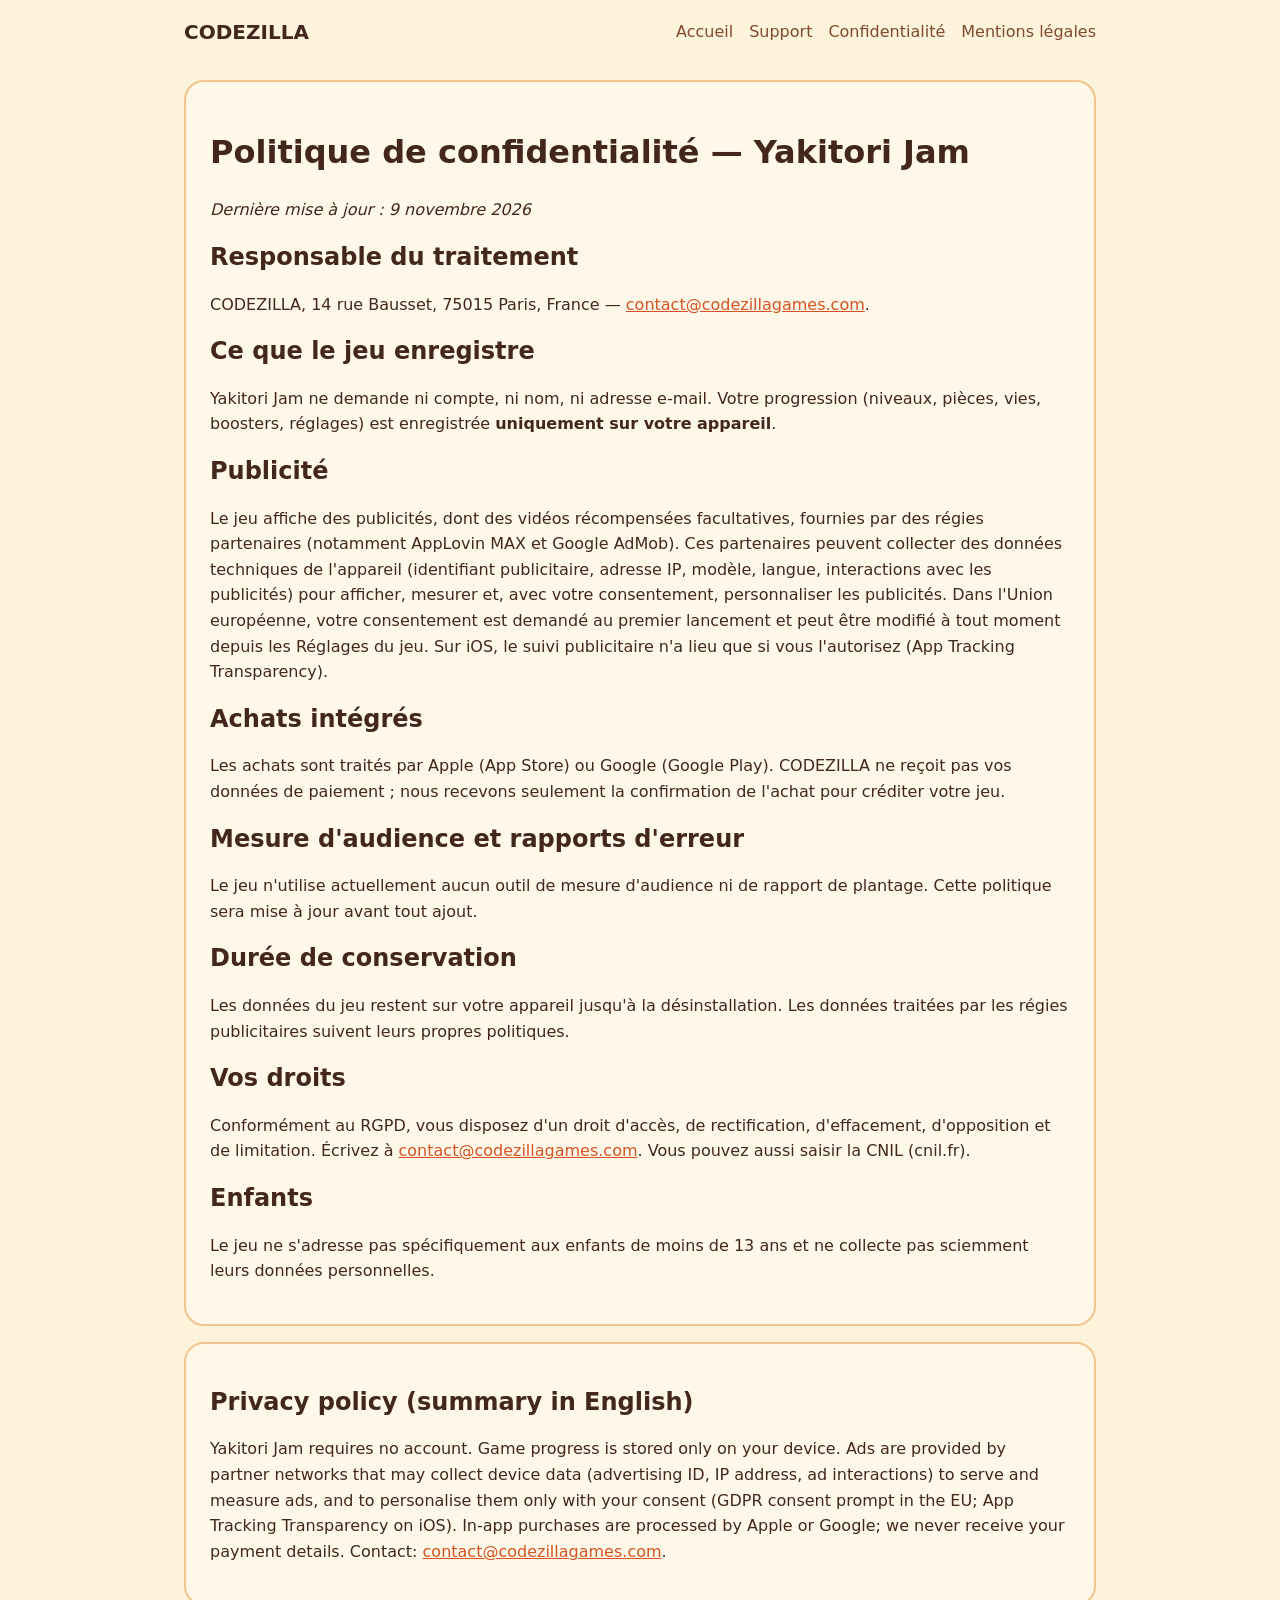
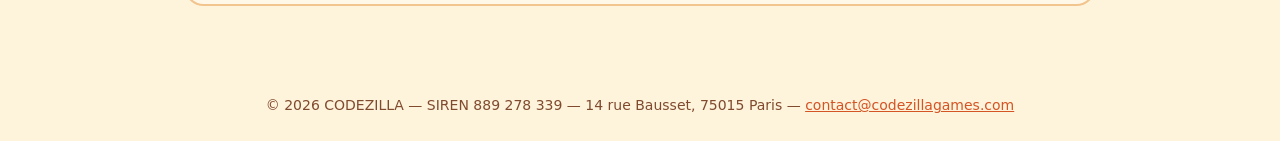
==== confidentialite.html @ ec2680ee "Site CODEZILLA / Yakitori Jam" ====
<!doctype html><html lang="fr"><head><meta charset="utf-8"><meta name="viewport" content="width=device-width,initial-scale=1"><title>Politique de confidentialité — Yakitori Jam</title><link rel="icon" href="img/yakitori-jam-icone.png"><link rel="stylesheet" href="style.css"></head><body>
<header><a class="brand" href="index.html">CODEZILLA</a><nav><a href="index.html">Accueil</a><a href="support.html">Support</a><a href="confidentialite.html">Confidentialité</a><a href="mentions-legales.html">Mentions légales</a></nav></header>
<main><section class="card"><h1>Politique de confidentialité — Yakitori Jam</h1><p><em>Dernière mise à jour : 9 novembre 2026</em></p>
<h2>Responsable du traitement</h2><p>CODEZILLA, 14 rue Bausset, 75015 Paris, France — <a href="mailto:contact@codezillagames.com">contact@codezillagames.com</a>.</p>
<h2>Ce que le jeu enregistre</h2><p>Yakitori Jam ne demande ni compte, ni nom, ni adresse e-mail. Votre progression (niveaux, pièces, vies, boosters, réglages) est enregistrée <strong>uniquement sur votre appareil</strong>.</p>
<h2>Publicité</h2><p>Le jeu affiche des publicités, dont des vidéos récompensées facultatives, fournies par des régies partenaires (notamment AppLovin MAX et Google AdMob). Ces partenaires peuvent collecter des données techniques de l'appareil (identifiant publicitaire, adresse IP, modèle, langue, interactions avec les publicités) pour afficher, mesurer et, avec votre consentement, personnaliser les publicités. Dans l'Union européenne, votre consentement est demandé au premier lancement et peut être modifié à tout moment depuis les Réglages du jeu. Sur iOS, le suivi publicitaire n'a lieu que si vous l'autorisez (App Tracking Transparency).</p>
<h2>Achats intégrés</h2><p>Les achats sont traités par Apple (App Store) ou Google (Google Play). CODEZILLA ne reçoit pas vos données de paiement ; nous recevons seulement la confirmation de l'achat pour créditer votre jeu.</p>
<h2>Mesure d'audience et rapports d'erreur</h2><p>Le jeu n'utilise actuellement aucun outil de mesure d'audience ni de rapport de plantage. Cette politique sera mise à jour avant tout ajout.</p>
<h2>Durée de conservation</h2><p>Les données du jeu restent sur votre appareil jusqu'à la désinstallation. Les données traitées par les régies publicitaires suivent leurs propres politiques.</p>
<h2>Vos droits</h2><p>Conformément au RGPD, vous disposez d'un droit d'accès, de rectification, d'effacement, d'opposition et de limitation. Écrivez à <a href="mailto:contact@codezillagames.com">contact@codezillagames.com</a>. Vous pouvez aussi saisir la CNIL (cnil.fr).</p>
<h2>Enfants</h2><p>Le jeu ne s'adresse pas spécifiquement aux enfants de moins de 13 ans et ne collecte pas sciemment leurs données personnelles.</p></section>
<section class="card" lang="en"><h2>Privacy policy (summary in English)</h2><p>Yakitori Jam requires no account. Game progress is stored only on your device. Ads are provided by partner networks that may collect device data (advertising ID, IP address, ad interactions) to serve and measure ads, and to personalise them only with your consent (GDPR consent prompt in the EU; App Tracking Transparency on iOS). In-app purchases are processed by Apple or Google; we never receive your payment details. Contact: <a href="mailto:contact@codezillagames.com">contact@codezillagames.com</a>.</p></section></main>
<footer>© 2026 CODEZILLA — SIREN 889 278 339 — 14 rue Bausset, 75015 Paris — <a href="mailto:contact@codezillagames.com">contact@codezillagames.com</a></footer></body></html>
---- style.css ----
:root{--bg:#FEF3DB;--card:#FFF8E8;--ink:#43271C;--accent:#D45424;--honey:#D99048;--muted:#804A2E}
*{box-sizing:border-box}body{margin:0;background:var(--bg);color:var(--ink);font:16px/1.6 system-ui,-apple-system,"Segoe UI",Roboto,sans-serif}
header{display:flex;flex-wrap:wrap;gap:16px;align-items:center;justify-content:space-between;padding:16px 24px;max-width:960px;margin:auto}
header a.brand{font-weight:800;font-size:20px;color:var(--ink);text-decoration:none}nav a{margin-left:16px;color:var(--muted);text-decoration:none}nav a:hover{color:var(--accent)}
main{max-width:960px;margin:auto;padding:0 24px 48px}.card{background:var(--card);border:2px solid #F2C58E;border-radius:20px;padding:24px;margin:16px 0}
h1,h2{color:var(--ink);line-height:1.2}h1{font-size:32px}a{color:var(--accent)}.hero{text-align:center}.hero img.logo{max-width:420px;width:100%}
.hero img.icon{width:96px;height:96px;border-radius:22px}footer{text-align:center;color:var(--muted);font-size:14px;padding:24px}
.todo{background:#ffe1d6;padding:0 4px;border-radius:4px}
@media (max-width:600px){nav a{margin-left:10px}h1{font-size:26px}}
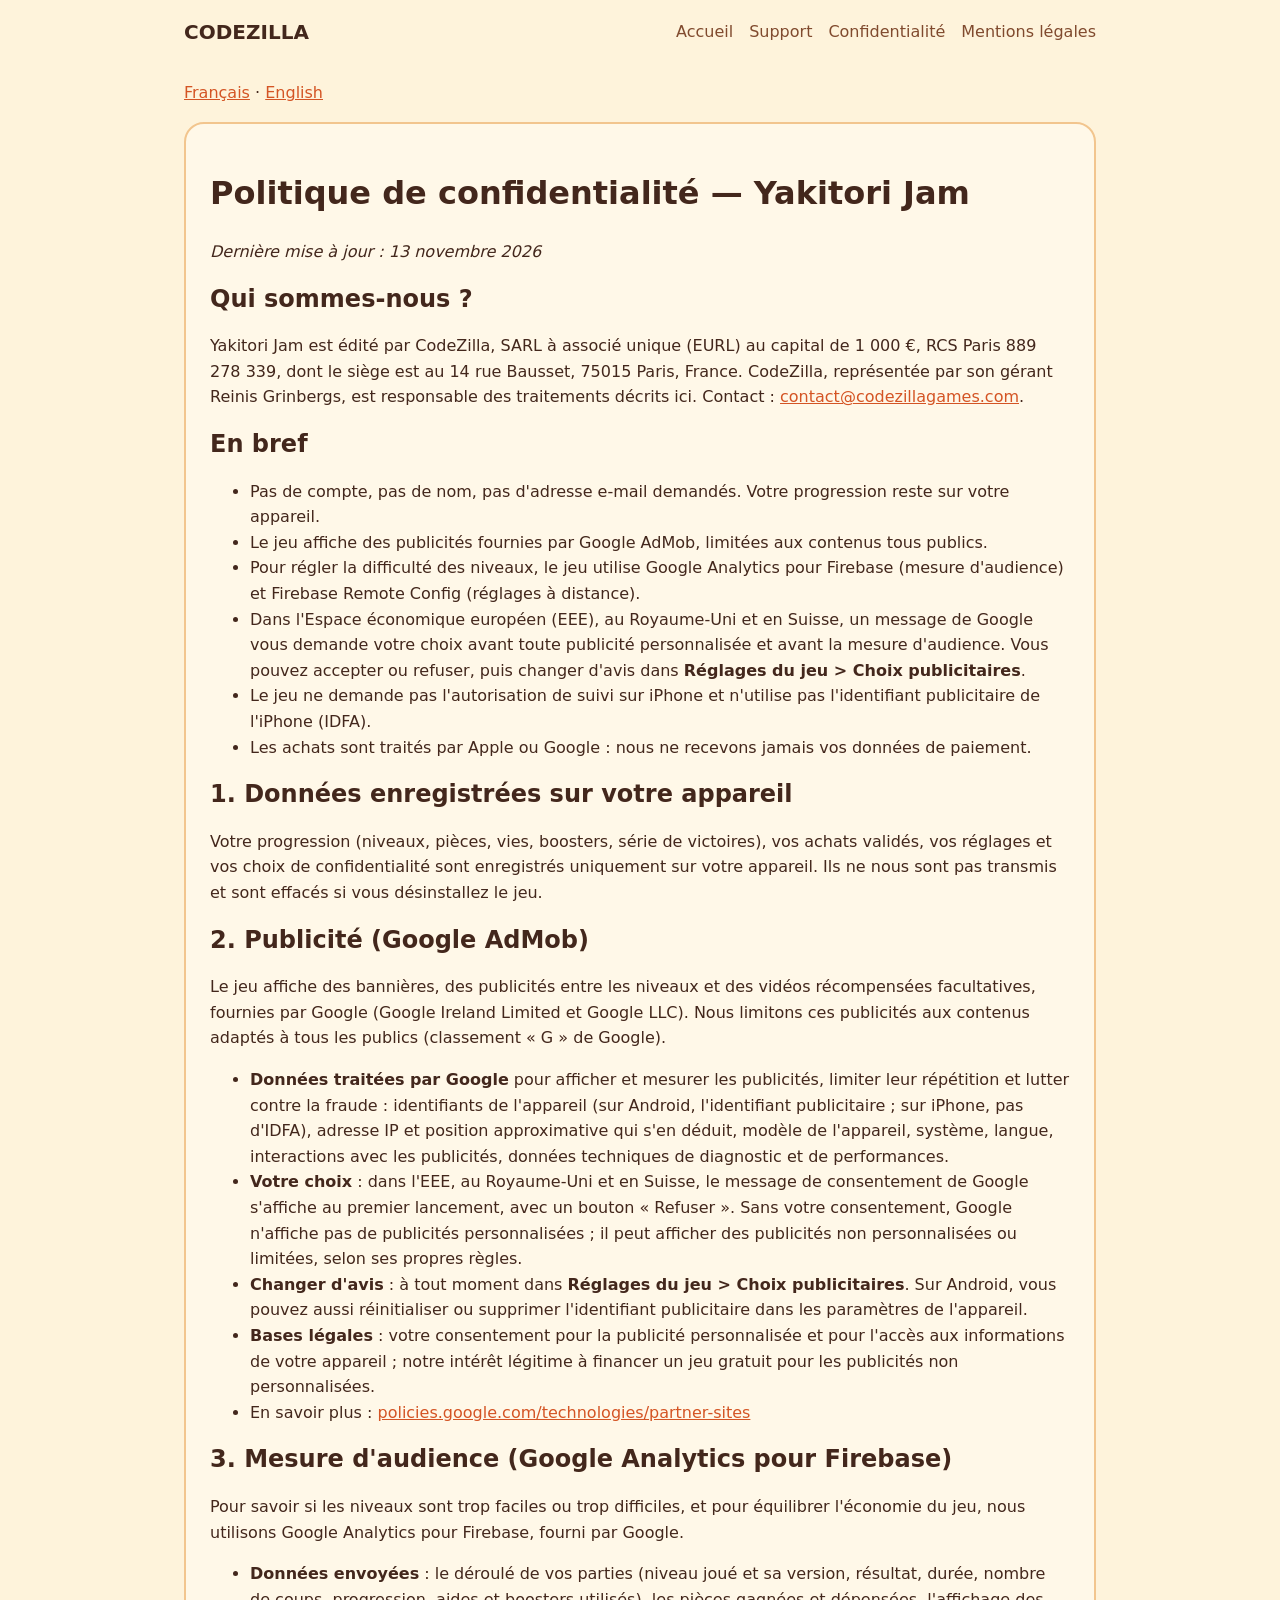
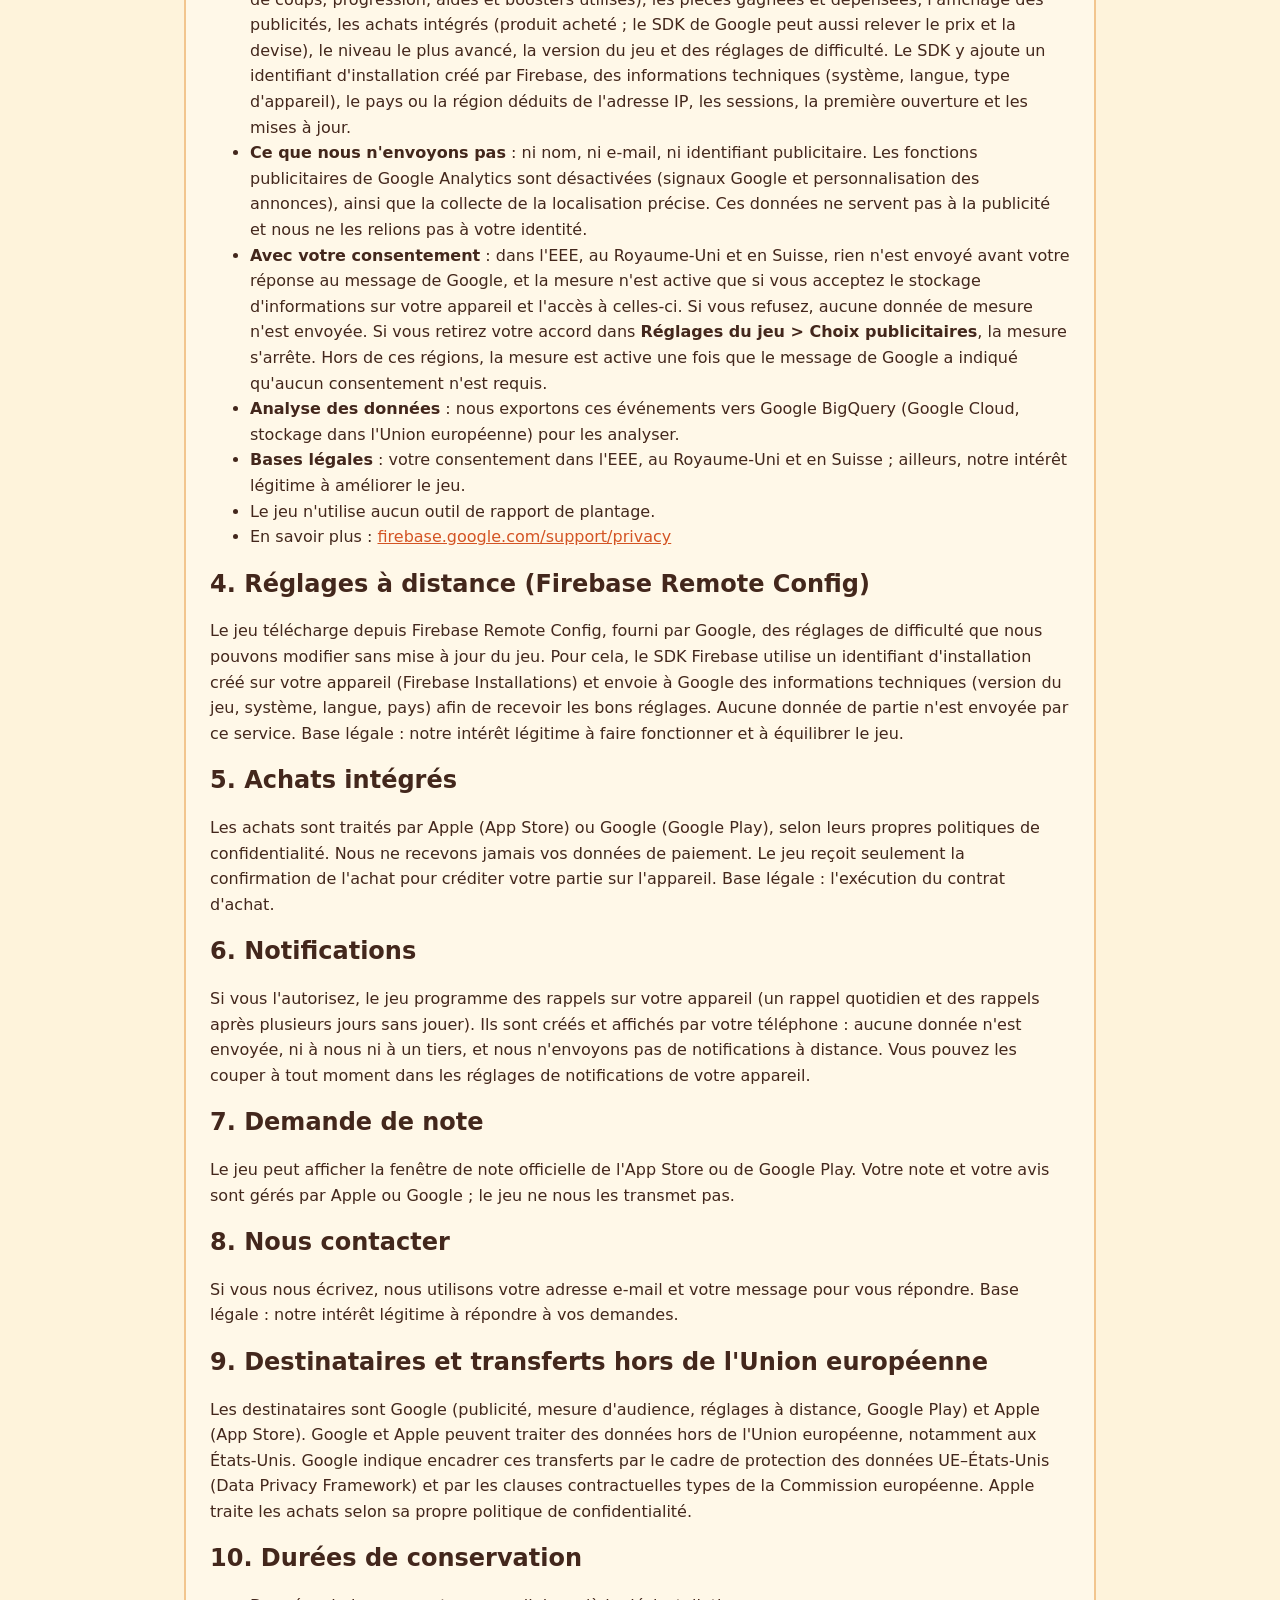
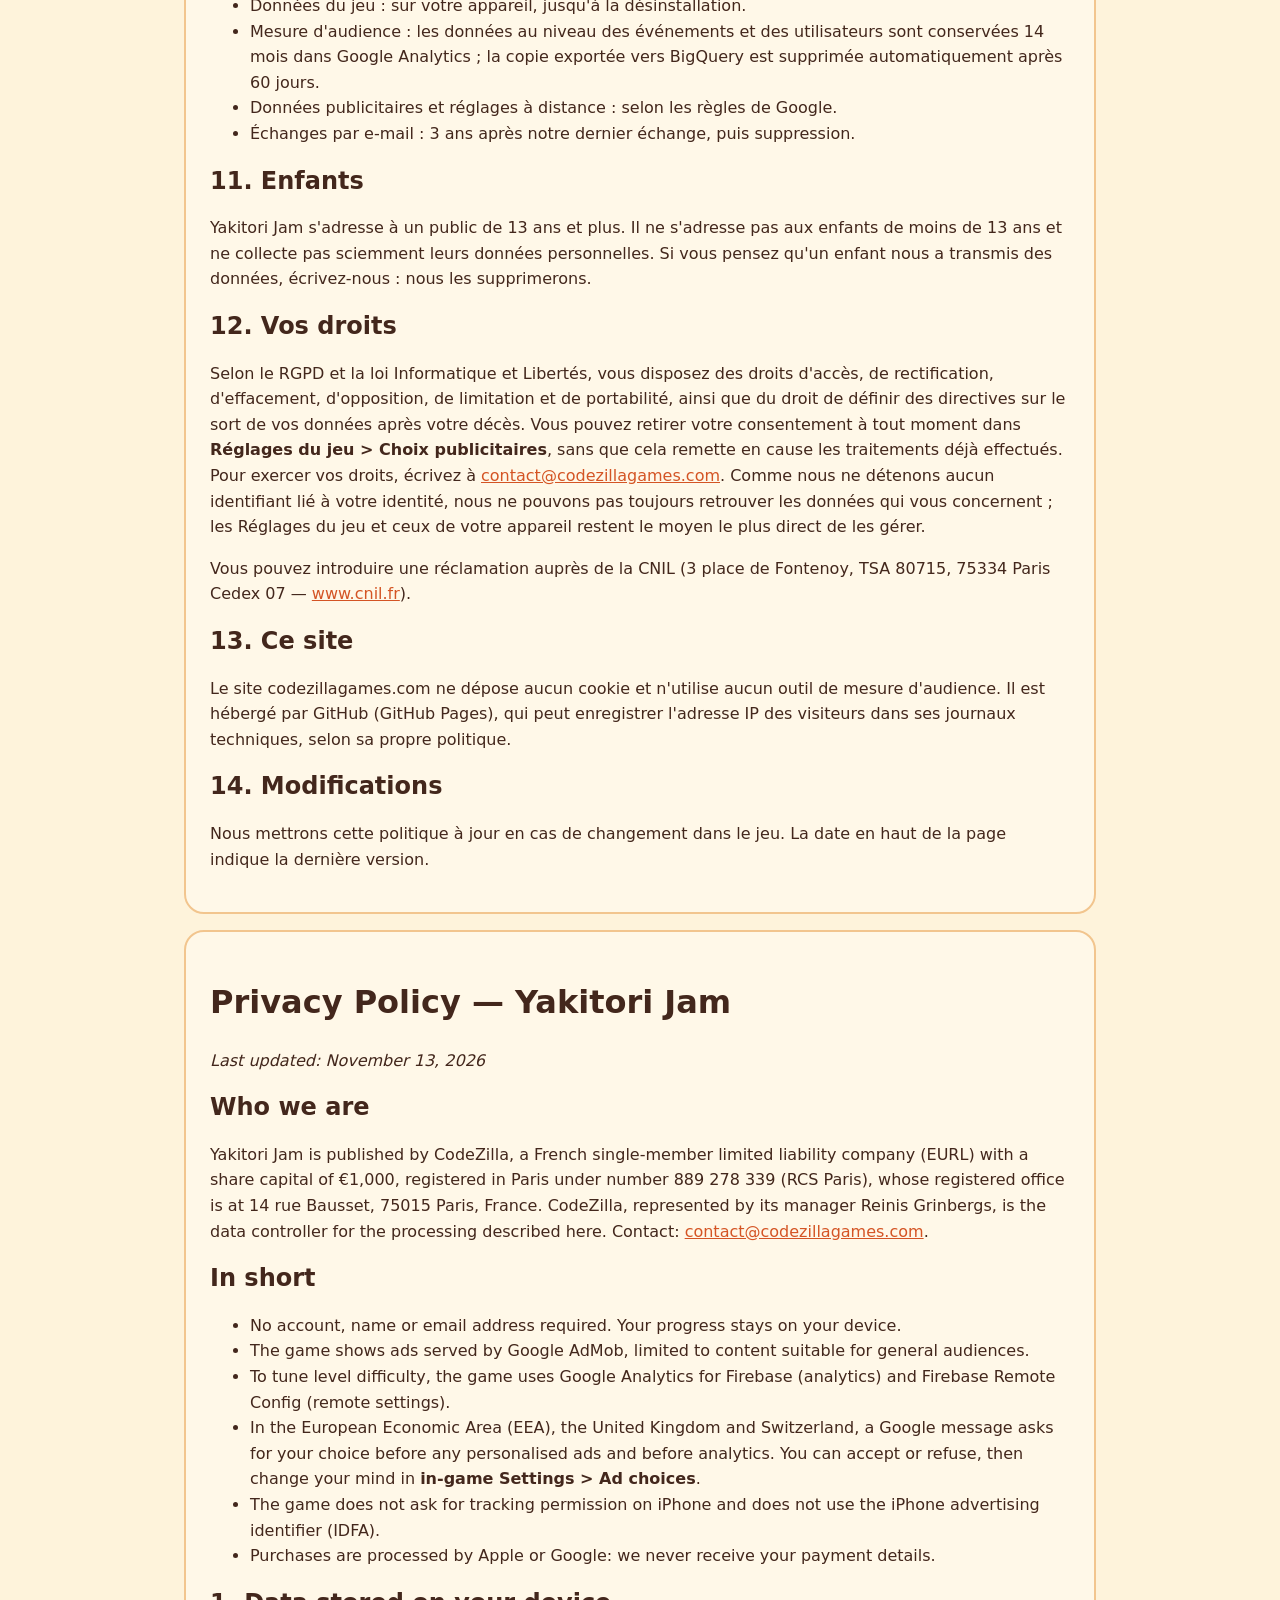
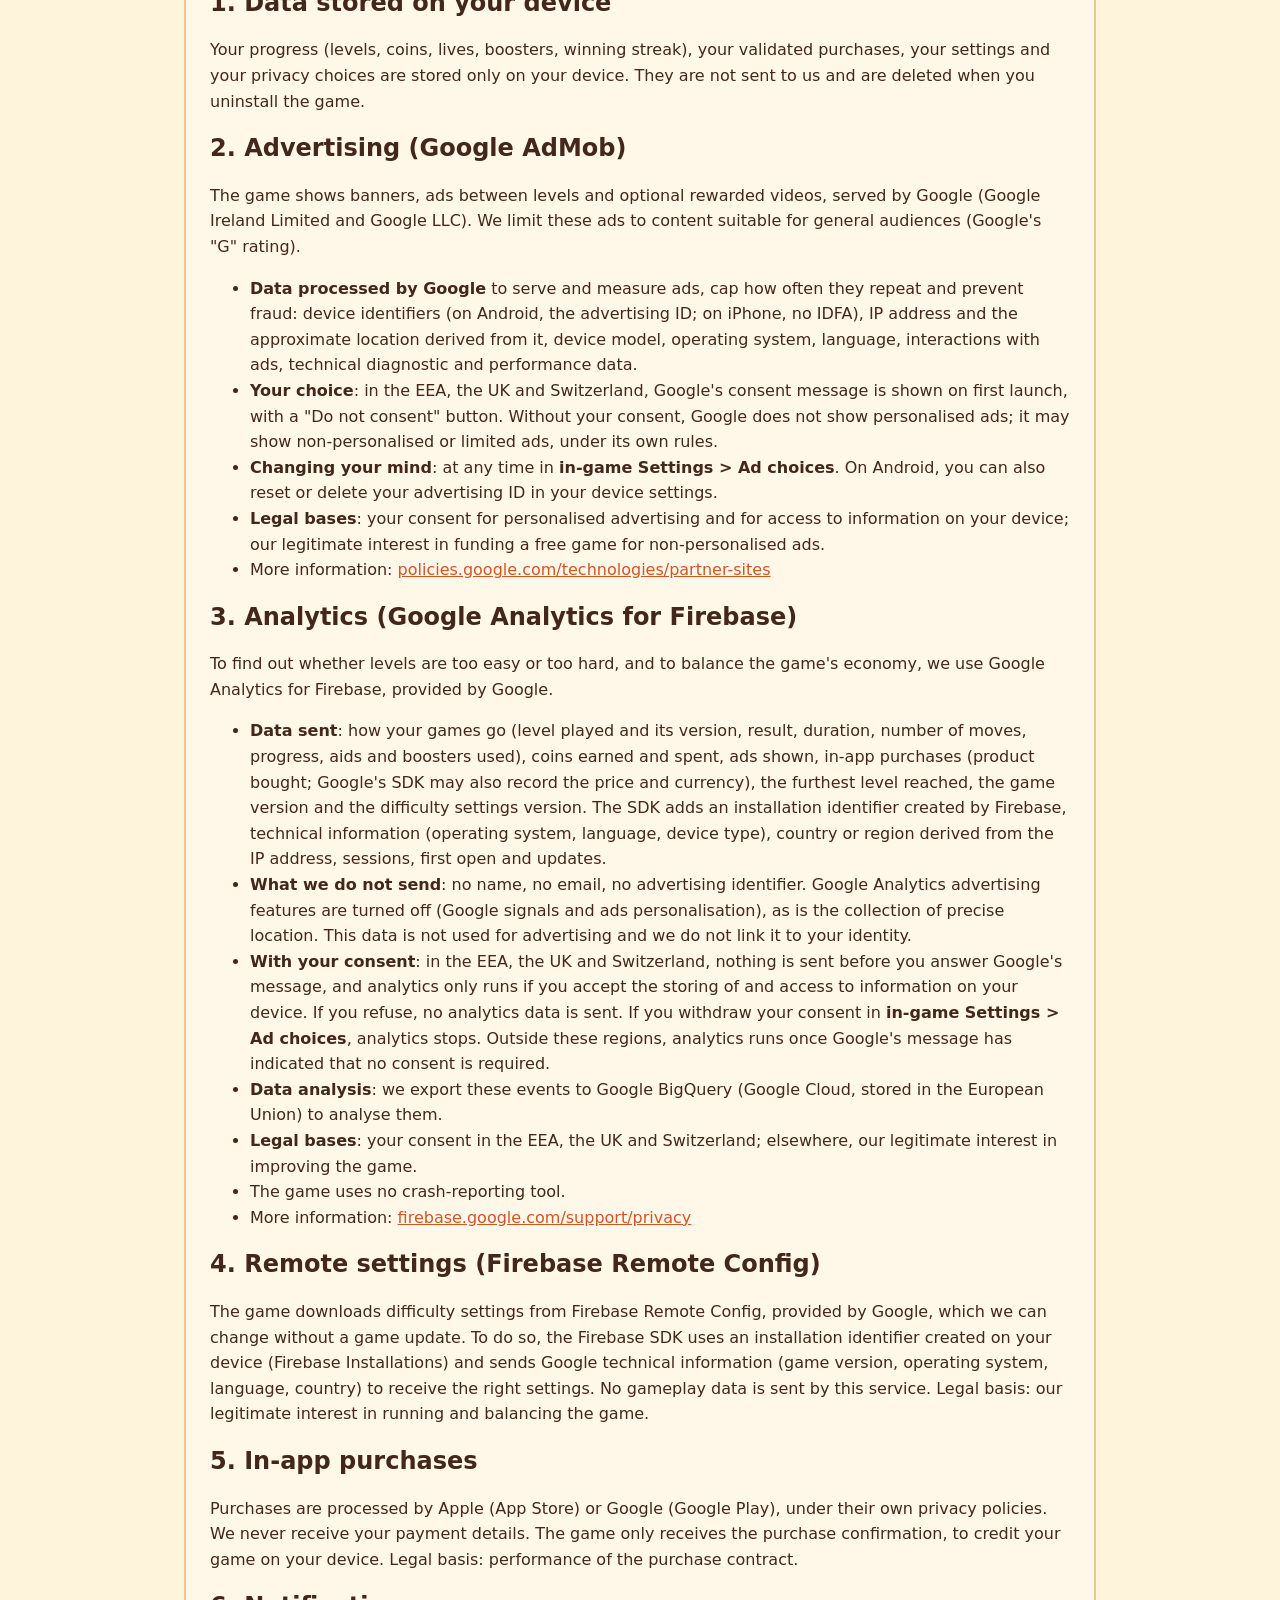
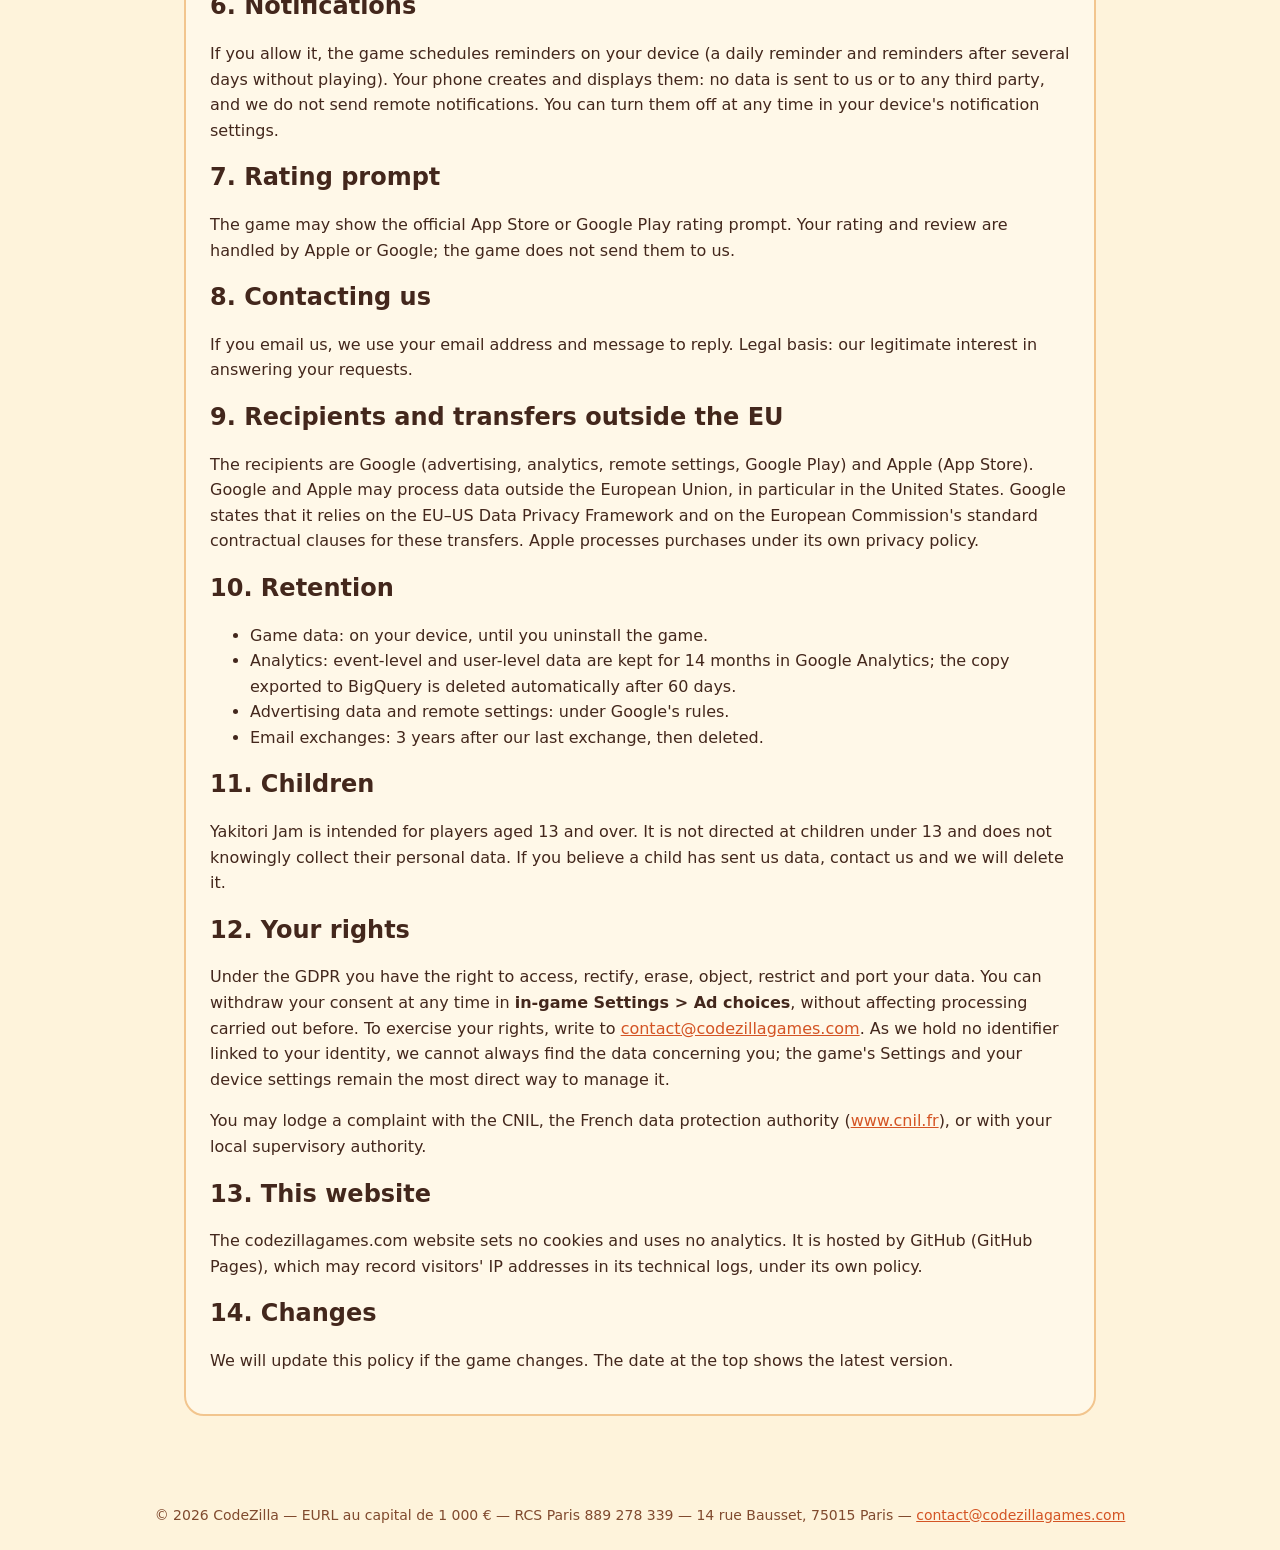
==== commit 6202d9a1: "[Site] Politique de confidentialité à jour (AdMob, Firebase avec consentement), app-ads.txt, identit" ====
--- a/confidentialite.html
+++ b/confidentialite.html
@@ -1,13 +1,170 @@
-<!doctype html><html lang="fr"><head><meta charset="utf-8"><meta name="viewport" content="width=device-width,initial-scale=1"><title>Politique de confidentialité — Yakitori Jam</title><link rel="icon" href="img/yakitori-jam-icone.png"><link rel="stylesheet" href="style.css"></head><body>
+<!doctype html><html lang="fr"><head><meta charset="utf-8"><meta name="viewport" content="width=device-width,initial-scale=1"><title>Politique de confidentialité — Yakitori Jam</title><meta name="description" content="Politique de confidentialité de Yakitori Jam (CodeZilla). Privacy policy of Yakitori Jam."><link rel="icon" href="img/yakitori-jam-icone.png"><link rel="stylesheet" href="style.css"></head><body>
 <header><a class="brand" href="index.html">CODEZILLA</a><nav><a href="index.html">Accueil</a><a href="support.html">Support</a><a href="confidentialite.html">Confidentialité</a><a href="mentions-legales.html">Mentions légales</a></nav></header>
-<main><section class="card"><h1>Politique de confidentialité — Yakitori Jam</h1><p><em>Dernière mise à jour : 9 novembre 2026</em></p>
-<h2>Responsable du traitement</h2><p>CODEZILLA, 14 rue Bausset, 75015 Paris, France — <a href="mailto:contact@codezillagames.com">contact@codezillagames.com</a>.</p>
-<h2>Ce que le jeu enregistre</h2><p>Yakitori Jam ne demande ni compte, ni nom, ni adresse e-mail. Votre progression (niveaux, pièces, vies, boosters, réglages) est enregistrée <strong>uniquement sur votre appareil</strong>.</p>
-<h2>Publicité</h2><p>Le jeu affiche des publicités, dont des vidéos récompensées facultatives, fournies par des régies partenaires (notamment AppLovin MAX et Google AdMob). Ces partenaires peuvent collecter des données techniques de l'appareil (identifiant publicitaire, adresse IP, modèle, langue, interactions avec les publicités) pour afficher, mesurer et, avec votre consentement, personnaliser les publicités. Dans l'Union européenne, votre consentement est demandé au premier lancement et peut être modifié à tout moment depuis les Réglages du jeu. Sur iOS, le suivi publicitaire n'a lieu que si vous l'autorisez (App Tracking Transparency).</p>
-<h2>Achats intégrés</h2><p>Les achats sont traités par Apple (App Store) ou Google (Google Play). CODEZILLA ne reçoit pas vos données de paiement ; nous recevons seulement la confirmation de l'achat pour créditer votre jeu.</p>
-<h2>Mesure d'audience et rapports d'erreur</h2><p>Le jeu n'utilise actuellement aucun outil de mesure d'audience ni de rapport de plantage. Cette politique sera mise à jour avant tout ajout.</p>
-<h2>Durée de conservation</h2><p>Les données du jeu restent sur votre appareil jusqu'à la désinstallation. Les données traitées par les régies publicitaires suivent leurs propres politiques.</p>
-<h2>Vos droits</h2><p>Conformément au RGPD, vous disposez d'un droit d'accès, de rectification, d'effacement, d'opposition et de limitation. Écrivez à <a href="mailto:contact@codezillagames.com">contact@codezillagames.com</a>. Vous pouvez aussi saisir la CNIL (cnil.fr).</p>
-<h2>Enfants</h2><p>Le jeu ne s'adresse pas spécifiquement aux enfants de moins de 13 ans et ne collecte pas sciemment leurs données personnelles.</p></section>
-<section class="card" lang="en"><h2>Privacy policy (summary in English)</h2><p>Yakitori Jam requires no account. Game progress is stored only on your device. Ads are provided by partner networks that may collect device data (advertising ID, IP address, ad interactions) to serve and measure ads, and to personalise them only with your consent (GDPR consent prompt in the EU; App Tracking Transparency on iOS). In-app purchases are processed by Apple or Google; we never receive your payment details. Contact: <a href="mailto:contact@codezillagames.com">contact@codezillagames.com</a>.</p></section></main>
-<footer>© 2026 CODEZILLA — SIREN 889 278 339 — 14 rue Bausset, 75015 Paris — <a href="mailto:contact@codezillagames.com">contact@codezillagames.com</a></footer></body></html>
+<main>
+<p class="langs"><a href="#fr">Français</a> · <a href="#en" hreflang="en">English</a></p>
+
+<section class="card" id="fr">
+<h1>Politique de confidentialité — Yakitori Jam</h1>
+<p><em>Dernière mise à jour : 13 novembre 2026</em></p>
+
+<h2>Qui sommes-nous ?</h2>
+<p>Yakitori Jam est édité par CodeZilla, SARL à associé unique (EURL) au capital de 1 000 €, RCS Paris 889 278 339, dont le siège est au 14 rue Bausset, 75015 Paris, France. CodeZilla, représentée par son gérant Reinis Grinbergs, est responsable des traitements décrits ici. Contact : <a href="mailto:contact@codezillagames.com">contact@codezillagames.com</a>.</p>
+
+<h2>En bref</h2>
+<ul>
+<li>Pas de compte, pas de nom, pas d'adresse e-mail demandés. Votre progression reste sur votre appareil.</li>
+<li>Le jeu affiche des publicités fournies par Google AdMob, limitées aux contenus tous publics.</li>
+<li>Pour régler la difficulté des niveaux, le jeu utilise Google Analytics pour Firebase (mesure d'audience) et Firebase Remote Config (réglages à distance).</li>
+<li>Dans l'Espace économique européen (EEE), au Royaume-Uni et en Suisse, un message de Google vous demande votre choix avant toute publicité personnalisée et avant la mesure d'audience. Vous pouvez accepter ou refuser, puis changer d'avis dans <strong>Réglages du jeu &gt; Choix publicitaires</strong>.</li>
+<li>Le jeu ne demande pas l'autorisation de suivi sur iPhone et n'utilise pas l'identifiant publicitaire de l'iPhone (IDFA).</li>
+<li>Les achats sont traités par Apple ou Google : nous ne recevons jamais vos données de paiement.</li>
+</ul>
+
+<h2>1. Données enregistrées sur votre appareil</h2>
+<p>Votre progression (niveaux, pièces, vies, boosters, série de victoires), vos achats validés, vos réglages et vos choix de confidentialité sont enregistrés uniquement sur votre appareil. Ils ne nous sont pas transmis et sont effacés si vous désinstallez le jeu.</p>
+
+<h2>2. Publicité (Google AdMob)</h2>
+<p>Le jeu affiche des bannières, des publicités entre les niveaux et des vidéos récompensées facultatives, fournies par Google (Google Ireland Limited et Google LLC). Nous limitons ces publicités aux contenus adaptés à tous les publics (classement « G » de Google).</p>
+<ul>
+<li><strong>Données traitées par Google</strong> pour afficher et mesurer les publicités, limiter leur répétition et lutter contre la fraude : identifiants de l'appareil (sur Android, l'identifiant publicitaire ; sur iPhone, pas d'IDFA), adresse IP et position approximative qui s'en déduit, modèle de l'appareil, système, langue, interactions avec les publicités, données techniques de diagnostic et de performances.</li>
+<li><strong>Votre choix</strong> : dans l'EEE, au Royaume-Uni et en Suisse, le message de consentement de Google s'affiche au premier lancement, avec un bouton « Refuser ». Sans votre consentement, Google n'affiche pas de publicités personnalisées ; il peut afficher des publicités non personnalisées ou limitées, selon ses propres règles.</li>
+<li><strong>Changer d'avis</strong> : à tout moment dans <strong>Réglages du jeu &gt; Choix publicitaires</strong>. Sur Android, vous pouvez aussi réinitialiser ou supprimer l'identifiant publicitaire dans les paramètres de l'appareil.</li>
+<li><strong>Bases légales</strong> : votre consentement pour la publicité personnalisée et pour l'accès aux informations de votre appareil ; notre intérêt légitime à financer un jeu gratuit pour les publicités non personnalisées.</li>
+<li>En savoir plus : <a href="https://policies.google.com/technologies/partner-sites">policies.google.com/technologies/partner-sites</a></li>
+</ul>
+
+<h2>3. Mesure d'audience (Google Analytics pour Firebase)</h2>
+<p>Pour savoir si les niveaux sont trop faciles ou trop difficiles, et pour équilibrer l'économie du jeu, nous utilisons Google Analytics pour Firebase, fourni par Google.</p>
+<ul>
+<li><strong>Données envoyées</strong> : le déroulé de vos parties (niveau joué et sa version, résultat, durée, nombre de coups, progression, aides et boosters utilisés), les pièces gagnées et dépensées, l'affichage des publicités, les achats intégrés (produit acheté ; le SDK de Google peut aussi relever le prix et la devise), le niveau le plus avancé, la version du jeu et des réglages de difficulté. Le SDK y ajoute un identifiant d'installation créé par Firebase, des informations techniques (système, langue, type d'appareil), le pays ou la région déduits de l'adresse IP, les sessions, la première ouverture et les mises à jour.</li>
+<li><strong>Ce que nous n'envoyons pas</strong> : ni nom, ni e-mail, ni identifiant publicitaire. Les fonctions publicitaires de Google Analytics sont désactivées (signaux Google et personnalisation des annonces), ainsi que la collecte de la localisation précise. Ces données ne servent pas à la publicité et nous ne les relions pas à votre identité.</li>
+<li><strong>Avec votre consentement</strong> : dans l'EEE, au Royaume-Uni et en Suisse, rien n'est envoyé avant votre réponse au message de Google, et la mesure n'est active que si vous acceptez le stockage d'informations sur votre appareil et l'accès à celles-ci. Si vous refusez, aucune donnée de mesure n'est envoyée. Si vous retirez votre accord dans <strong>Réglages du jeu &gt; Choix publicitaires</strong>, la mesure s'arrête. Hors de ces régions, la mesure est active une fois que le message de Google a indiqué qu'aucun consentement n'est requis.</li>
+<li><strong>Analyse des données</strong> : nous exportons ces événements vers Google BigQuery (Google Cloud, stockage dans l'Union européenne) pour les analyser.</li>
+<li><strong>Bases légales</strong> : votre consentement dans l'EEE, au Royaume-Uni et en Suisse ; ailleurs, notre intérêt légitime à améliorer le jeu.</li>
+<li>Le jeu n'utilise aucun outil de rapport de plantage.</li>
+<li>En savoir plus : <a href="https://firebase.google.com/support/privacy">firebase.google.com/support/privacy</a></li>
+</ul>
+
+<h2>4. Réglages à distance (Firebase Remote Config)</h2>
+<p>Le jeu télécharge depuis Firebase Remote Config, fourni par Google, des réglages de difficulté que nous pouvons modifier sans mise à jour du jeu. Pour cela, le SDK Firebase utilise un identifiant d'installation créé sur votre appareil (Firebase Installations) et envoie à Google des informations techniques (version du jeu, système, langue, pays) afin de recevoir les bons réglages. Aucune donnée de partie n'est envoyée par ce service. Base légale : notre intérêt légitime à faire fonctionner et à équilibrer le jeu.</p>
+
+<h2>5. Achats intégrés</h2>
+<p>Les achats sont traités par Apple (App Store) ou Google (Google Play), selon leurs propres politiques de confidentialité. Nous ne recevons jamais vos données de paiement. Le jeu reçoit seulement la confirmation de l'achat pour créditer votre partie sur l'appareil. Base légale : l'exécution du contrat d'achat.</p>
+
+<h2>6. Notifications</h2>
+<p>Si vous l'autorisez, le jeu programme des rappels sur votre appareil (un rappel quotidien et des rappels après plusieurs jours sans jouer). Ils sont créés et affichés par votre téléphone : aucune donnée n'est envoyée, ni à nous ni à un tiers, et nous n'envoyons pas de notifications à distance. Vous pouvez les couper à tout moment dans les réglages de notifications de votre appareil.</p>
+
+<h2>7. Demande de note</h2>
+<p>Le jeu peut afficher la fenêtre de note officielle de l'App Store ou de Google Play. Votre note et votre avis sont gérés par Apple ou Google ; le jeu ne nous les transmet pas.</p>
+
+<h2>8. Nous contacter</h2>
+<p>Si vous nous écrivez, nous utilisons votre adresse e-mail et votre message pour vous répondre. Base légale : notre intérêt légitime à répondre à vos demandes.</p>
+
+<h2>9. Destinataires et transferts hors de l'Union européenne</h2>
+<p>Les destinataires sont Google (publicité, mesure d'audience, réglages à distance, Google Play) et Apple (App Store). Google et Apple peuvent traiter des données hors de l'Union européenne, notamment aux États-Unis. Google indique encadrer ces transferts par le cadre de protection des données UE–États-Unis (Data Privacy Framework) et par les clauses contractuelles types de la Commission européenne. Apple traite les achats selon sa propre politique de confidentialité.</p>
+
+<h2>10. Durées de conservation</h2>
+<ul>
+<li>Données du jeu : sur votre appareil, jusqu'à la désinstallation.</li>
+<li>Mesure d'audience : les données au niveau des événements et des utilisateurs sont conservées 14 mois dans Google Analytics ; la copie exportée vers BigQuery est supprimée automatiquement après 60 jours.</li>
+<li>Données publicitaires et réglages à distance : selon les règles de Google.</li>
+<li>Échanges par e-mail : 3 ans après notre dernier échange, puis suppression.</li>
+</ul>
+
+<h2>11. Enfants</h2>
+<p>Yakitori Jam s'adresse à un public de 13 ans et plus. Il ne s'adresse pas aux enfants de moins de 13 ans et ne collecte pas sciemment leurs données personnelles. Si vous pensez qu'un enfant nous a transmis des données, écrivez-nous : nous les supprimerons.</p>
+
+<h2>12. Vos droits</h2>
+<p>Selon le RGPD et la loi Informatique et Libertés, vous disposez des droits d'accès, de rectification, d'effacement, d'opposition, de limitation et de portabilité, ainsi que du droit de définir des directives sur le sort de vos données après votre décès. Vous pouvez retirer votre consentement à tout moment dans <strong>Réglages du jeu &gt; Choix publicitaires</strong>, sans que cela remette en cause les traitements déjà effectués. Pour exercer vos droits, écrivez à <a href="mailto:contact@codezillagames.com">contact@codezillagames.com</a>. Comme nous ne détenons aucun identifiant lié à votre identité, nous ne pouvons pas toujours retrouver les données qui vous concernent ; les Réglages du jeu et ceux de votre appareil restent le moyen le plus direct de les gérer.</p>
+<p>Vous pouvez introduire une réclamation auprès de la CNIL (3 place de Fontenoy, TSA 80715, 75334 Paris Cedex 07 — <a href="https://www.cnil.fr">www.cnil.fr</a>).</p>
+
+<h2>13. Ce site</h2>
+<p>Le site codezillagames.com ne dépose aucun cookie et n'utilise aucun outil de mesure d'audience. Il est hébergé par GitHub (GitHub Pages), qui peut enregistrer l'adresse IP des visiteurs dans ses journaux techniques, selon sa propre politique.</p>
+
+<h2>14. Modifications</h2>
+<p>Nous mettrons cette politique à jour en cas de changement dans le jeu. La date en haut de la page indique la dernière version.</p>
+</section>
+
+<section class="card" id="en" lang="en">
+<h1>Privacy Policy — Yakitori Jam</h1>
+<p><em>Last updated: November 13, 2026</em></p>
+
+<h2>Who we are</h2>
+<p>Yakitori Jam is published by CodeZilla, a French single-member limited liability company (EURL) with a share capital of €1,000, registered in Paris under number 889 278 339 (RCS Paris), whose registered office is at 14 rue Bausset, 75015 Paris, France. CodeZilla, represented by its manager Reinis Grinbergs, is the data controller for the processing described here. Contact: <a href="mailto:contact@codezillagames.com">contact@codezillagames.com</a>.</p>
+
+<h2>In short</h2>
+<ul>
+<li>No account, name or email address required. Your progress stays on your device.</li>
+<li>The game shows ads served by Google AdMob, limited to content suitable for general audiences.</li>
+<li>To tune level difficulty, the game uses Google Analytics for Firebase (analytics) and Firebase Remote Config (remote settings).</li>
+<li>In the European Economic Area (EEA), the United Kingdom and Switzerland, a Google message asks for your choice before any personalised ads and before analytics. You can accept or refuse, then change your mind in <strong>in-game Settings &gt; Ad choices</strong>.</li>
+<li>The game does not ask for tracking permission on iPhone and does not use the iPhone advertising identifier (IDFA).</li>
+<li>Purchases are processed by Apple or Google: we never receive your payment details.</li>
+</ul>
+
+<h2>1. Data stored on your device</h2>
+<p>Your progress (levels, coins, lives, boosters, winning streak), your validated purchases, your settings and your privacy choices are stored only on your device. They are not sent to us and are deleted when you uninstall the game.</p>
+
+<h2>2. Advertising (Google AdMob)</h2>
+<p>The game shows banners, ads between levels and optional rewarded videos, served by Google (Google Ireland Limited and Google LLC). We limit these ads to content suitable for general audiences (Google's "G" rating).</p>
+<ul>
+<li><strong>Data processed by Google</strong> to serve and measure ads, cap how often they repeat and prevent fraud: device identifiers (on Android, the advertising ID; on iPhone, no IDFA), IP address and the approximate location derived from it, device model, operating system, language, interactions with ads, technical diagnostic and performance data.</li>
+<li><strong>Your choice</strong>: in the EEA, the UK and Switzerland, Google's consent message is shown on first launch, with a "Do not consent" button. Without your consent, Google does not show personalised ads; it may show non-personalised or limited ads, under its own rules.</li>
+<li><strong>Changing your mind</strong>: at any time in <strong>in-game Settings &gt; Ad choices</strong>. On Android, you can also reset or delete your advertising ID in your device settings.</li>
+<li><strong>Legal bases</strong>: your consent for personalised advertising and for access to information on your device; our legitimate interest in funding a free game for non-personalised ads.</li>
+<li>More information: <a href="https://policies.google.com/technologies/partner-sites">policies.google.com/technologies/partner-sites</a></li>
+</ul>
+
+<h2>3. Analytics (Google Analytics for Firebase)</h2>
+<p>To find out whether levels are too easy or too hard, and to balance the game's economy, we use Google Analytics for Firebase, provided by Google.</p>
+<ul>
+<li><strong>Data sent</strong>: how your games go (level played and its version, result, duration, number of moves, progress, aids and boosters used), coins earned and spent, ads shown, in-app purchases (product bought; Google's SDK may also record the price and currency), the furthest level reached, the game version and the difficulty settings version. The SDK adds an installation identifier created by Firebase, technical information (operating system, language, device type), country or region derived from the IP address, sessions, first open and updates.</li>
+<li><strong>What we do not send</strong>: no name, no email, no advertising identifier. Google Analytics advertising features are turned off (Google signals and ads personalisation), as is the collection of precise location. This data is not used for advertising and we do not link it to your identity.</li>
+<li><strong>With your consent</strong>: in the EEA, the UK and Switzerland, nothing is sent before you answer Google's message, and analytics only runs if you accept the storing of and access to information on your device. If you refuse, no analytics data is sent. If you withdraw your consent in <strong>in-game Settings &gt; Ad choices</strong>, analytics stops. Outside these regions, analytics runs once Google's message has indicated that no consent is required.</li>
+<li><strong>Data analysis</strong>: we export these events to Google BigQuery (Google Cloud, stored in the European Union) to analyse them.</li>
+<li><strong>Legal bases</strong>: your consent in the EEA, the UK and Switzerland; elsewhere, our legitimate interest in improving the game.</li>
+<li>The game uses no crash-reporting tool.</li>
+<li>More information: <a href="https://firebase.google.com/support/privacy">firebase.google.com/support/privacy</a></li>
+</ul>
+
+<h2>4. Remote settings (Firebase Remote Config)</h2>
+<p>The game downloads difficulty settings from Firebase Remote Config, provided by Google, which we can change without a game update. To do so, the Firebase SDK uses an installation identifier created on your device (Firebase Installations) and sends Google technical information (game version, operating system, language, country) to receive the right settings. No gameplay data is sent by this service. Legal basis: our legitimate interest in running and balancing the game.</p>
+
+<h2>5. In-app purchases</h2>
+<p>Purchases are processed by Apple (App Store) or Google (Google Play), under their own privacy policies. We never receive your payment details. The game only receives the purchase confirmation, to credit your game on your device. Legal basis: performance of the purchase contract.</p>
+
+<h2>6. Notifications</h2>
+<p>If you allow it, the game schedules reminders on your device (a daily reminder and reminders after several days without playing). Your phone creates and displays them: no data is sent to us or to any third party, and we do not send remote notifications. You can turn them off at any time in your device's notification settings.</p>
+
+<h2>7. Rating prompt</h2>
+<p>The game may show the official App Store or Google Play rating prompt. Your rating and review are handled by Apple or Google; the game does not send them to us.</p>
+
+<h2>8. Contacting us</h2>
+<p>If you email us, we use your email address and message to reply. Legal basis: our legitimate interest in answering your requests.</p>
+
+<h2>9. Recipients and transfers outside the EU</h2>
+<p>The recipients are Google (advertising, analytics, remote settings, Google Play) and Apple (App Store). Google and Apple may process data outside the European Union, in particular in the United States. Google states that it relies on the EU–US Data Privacy Framework and on the European Commission's standard contractual clauses for these transfers. Apple processes purchases under its own privacy policy.</p>
+
+<h2>10. Retention</h2>
+<ul>
+<li>Game data: on your device, until you uninstall the game.</li>
+<li>Analytics: event-level and user-level data are kept for 14 months in Google Analytics; the copy exported to BigQuery is deleted automatically after 60 days.</li>
+<li>Advertising data and remote settings: under Google's rules.</li>
+<li>Email exchanges: 3 years after our last exchange, then deleted.</li>
+</ul>
+
+<h2>11. Children</h2>
+<p>Yakitori Jam is intended for players aged 13 and over. It is not directed at children under 13 and does not knowingly collect their personal data. If you believe a child has sent us data, contact us and we will delete it.</p>
+
+<h2>12. Your rights</h2>
+<p>Under the GDPR you have the right to access, rectify, erase, object, restrict and port your data. You can withdraw your consent at any time in <strong>in-game Settings &gt; Ad choices</strong>, without affecting processing carried out before. To exercise your rights, write to <a href="mailto:contact@codezillagames.com">contact@codezillagames.com</a>. As we hold no identifier linked to your identity, we cannot always find the data concerning you; the game's Settings and your device settings remain the most direct way to manage it.</p>
+<p>You may lodge a complaint with the CNIL, the French data protection authority (<a href="https://www.cnil.fr">www.cnil.fr</a>), or with your local supervisory authority.</p>
+
+<h2>13. This website</h2>
+<p>The codezillagames.com website sets no cookies and uses no analytics. It is hosted by GitHub (GitHub Pages), which may record visitors' IP addresses in its technical logs, under its own policy.</p>
+
+<h2>14. Changes</h2>
+<p>We will update this policy if the game changes. The date at the top shows the latest version.</p>
+</section>
+</main>
+<footer>© 2026 CodeZilla — EURL au capital de 1 000 € — RCS Paris 889 278 339 — 14 rue Bausset, 75015 Paris — <a href="mailto:contact@codezillagames.com">contact@codezillagames.com</a></footer></body></html>
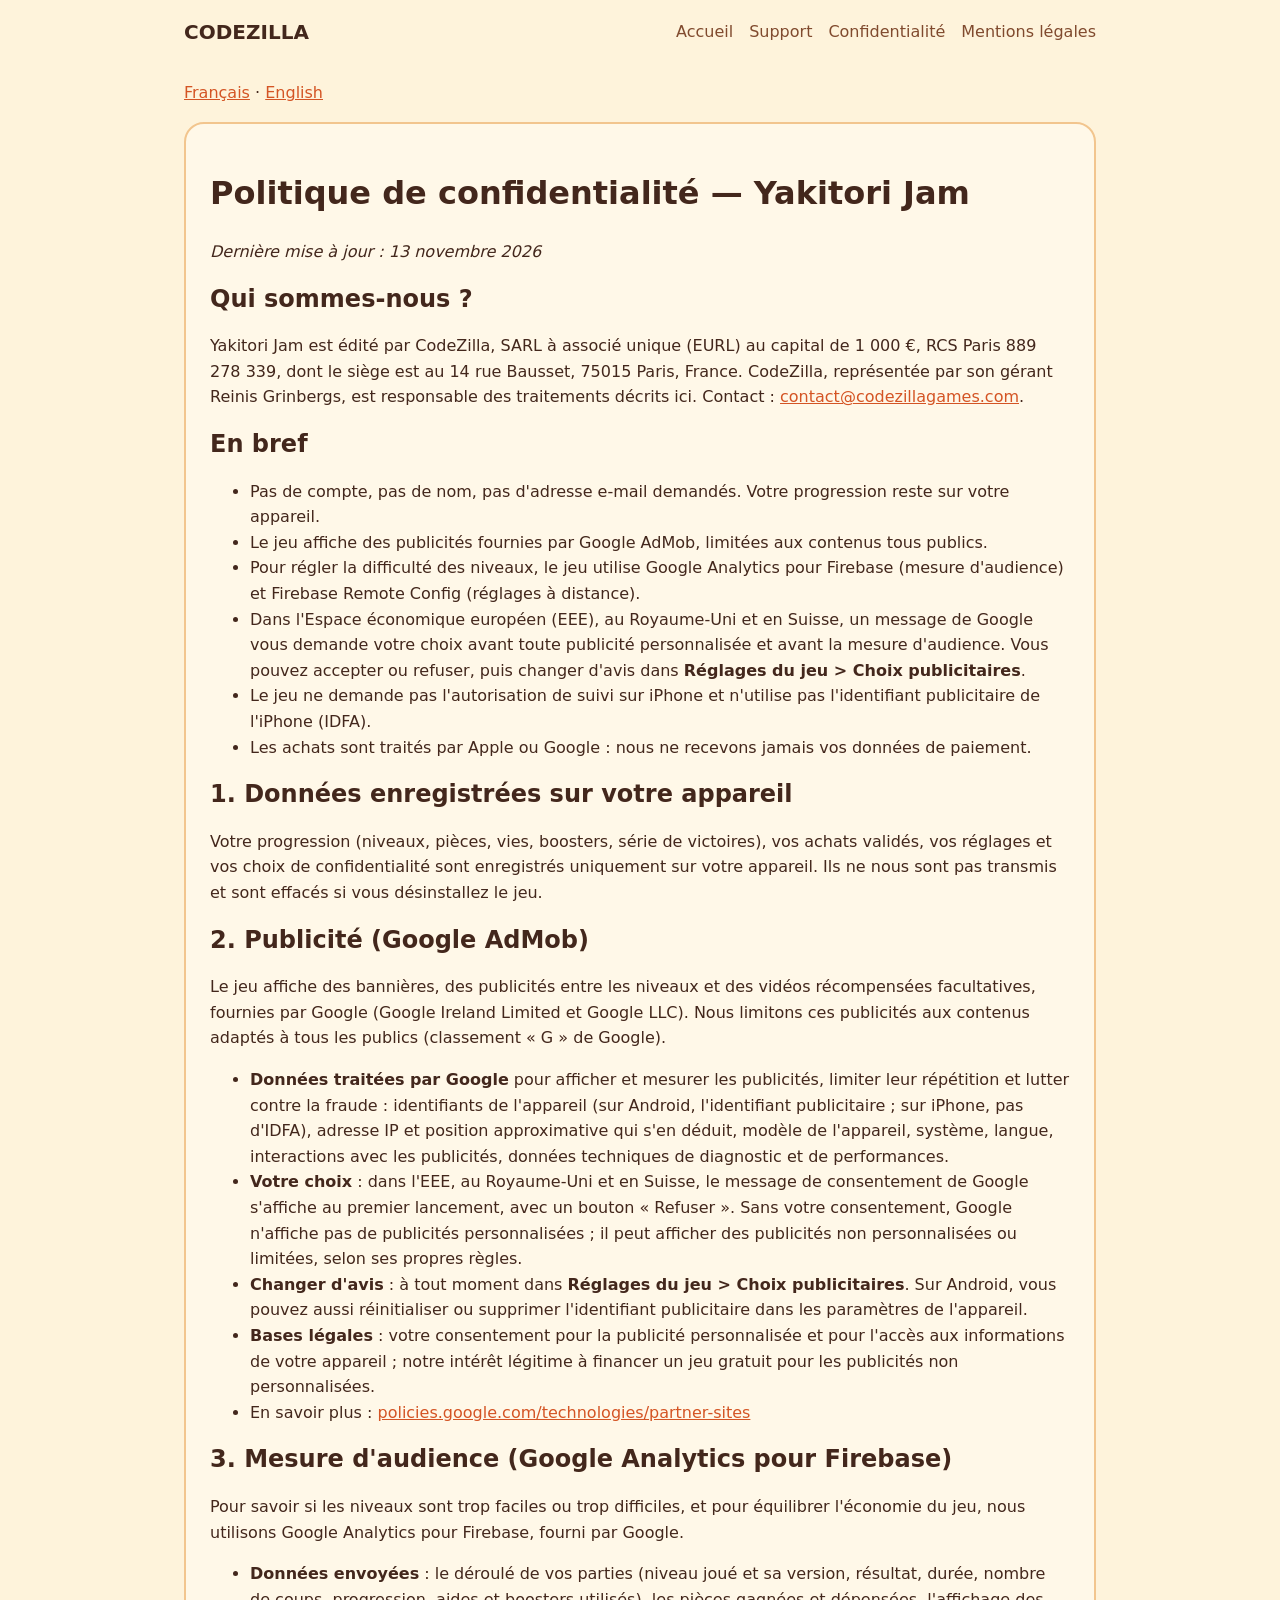
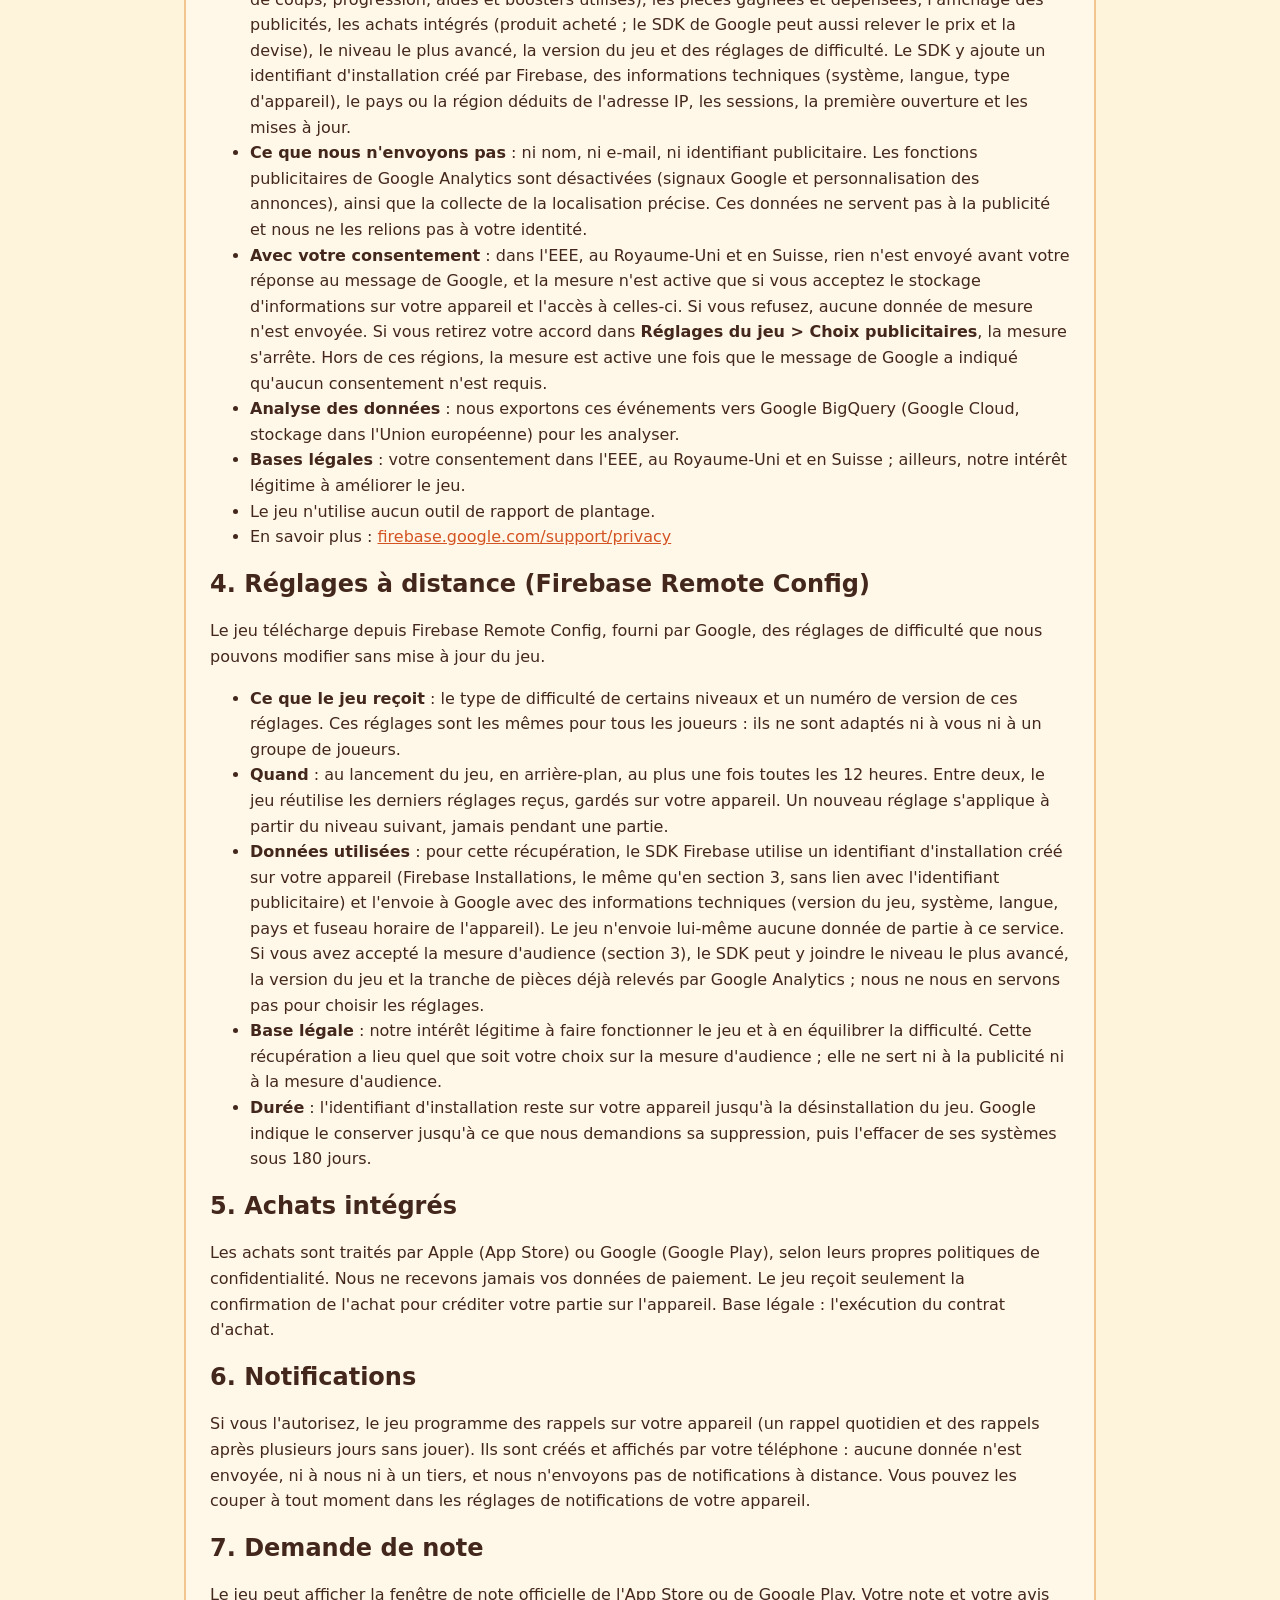
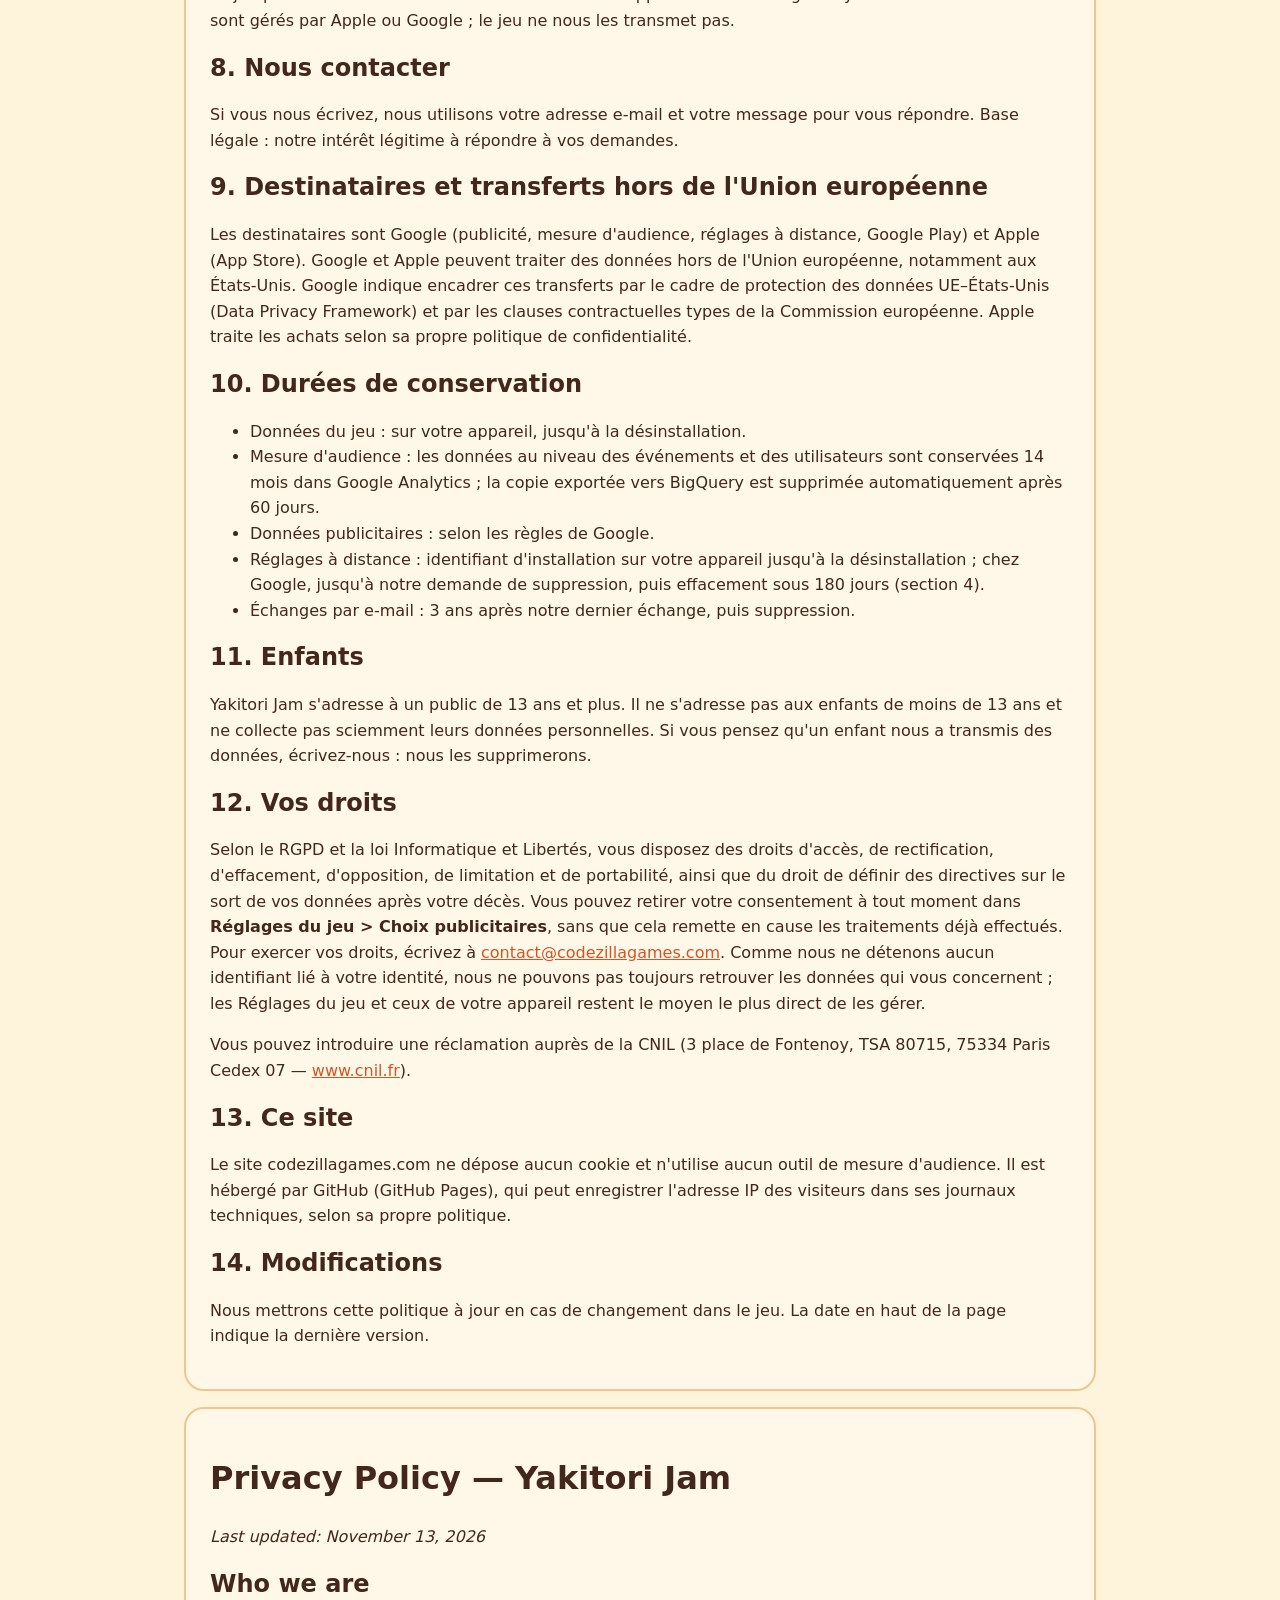
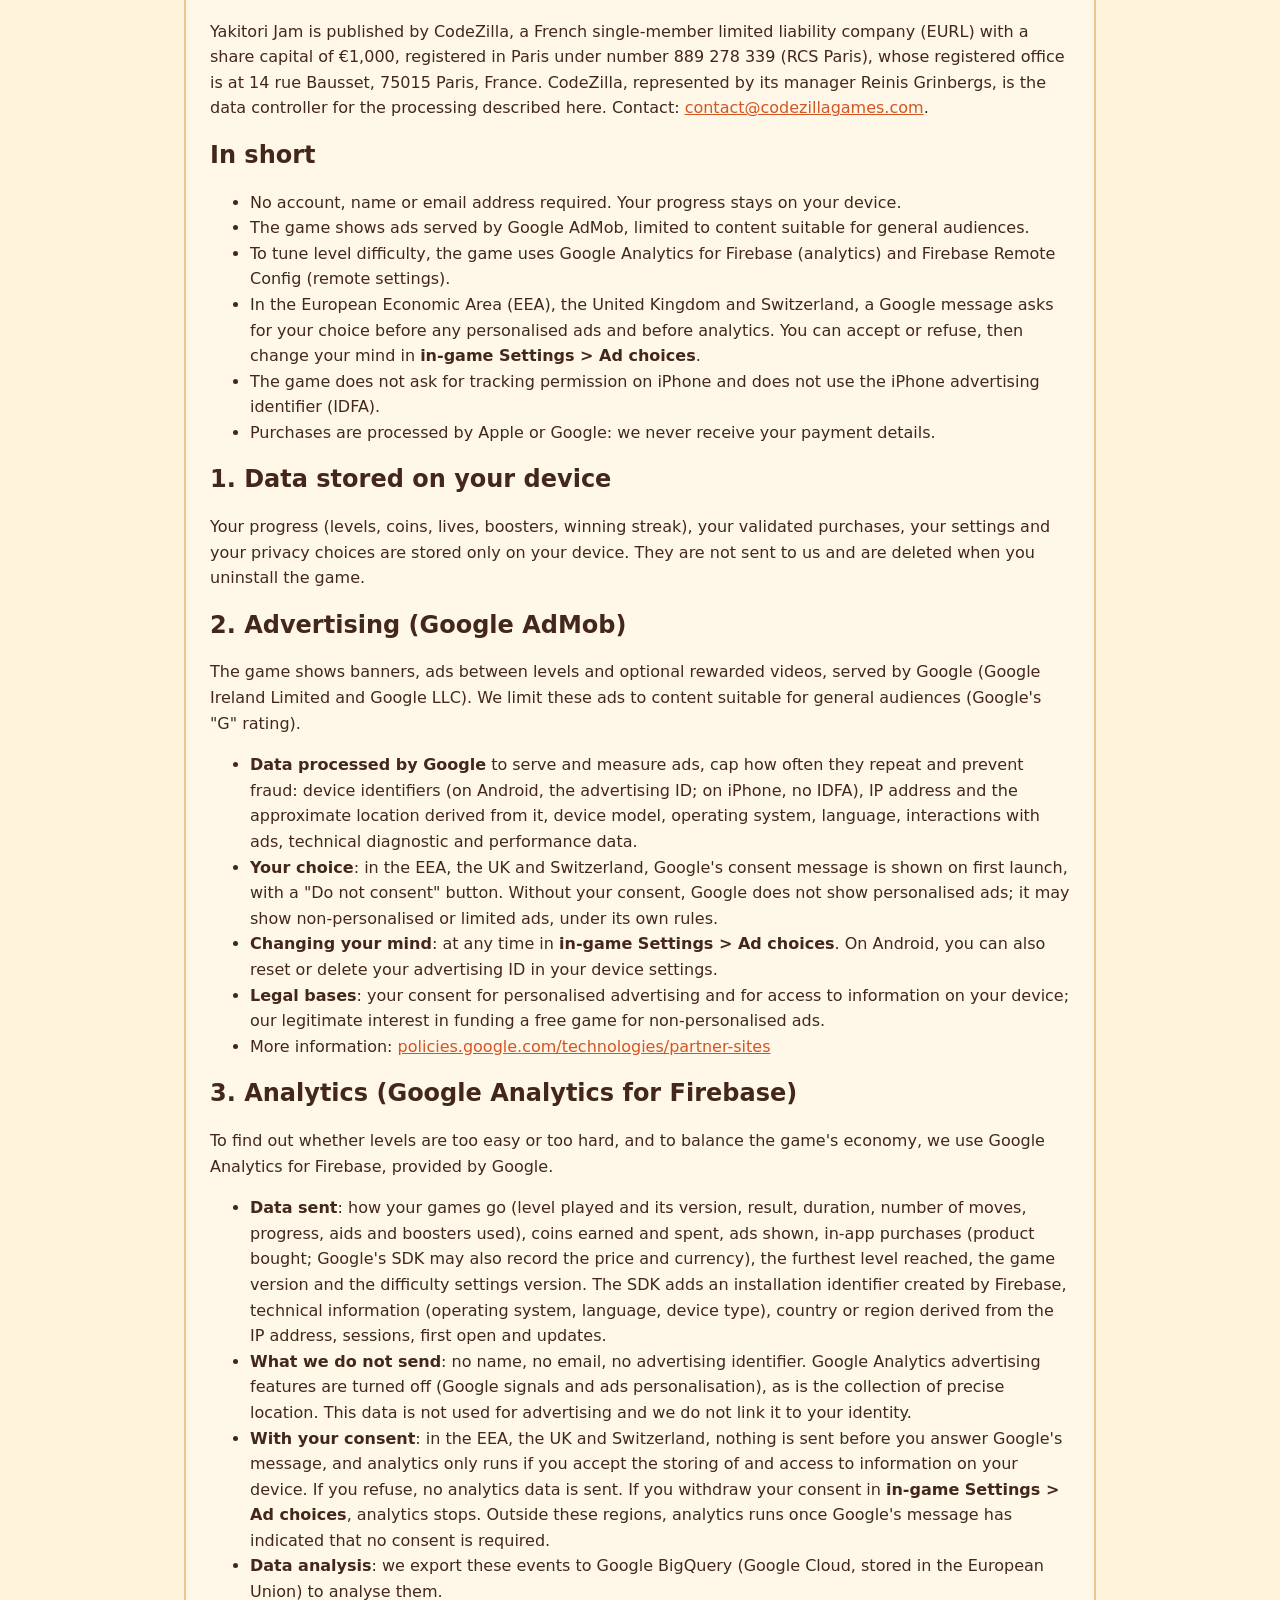
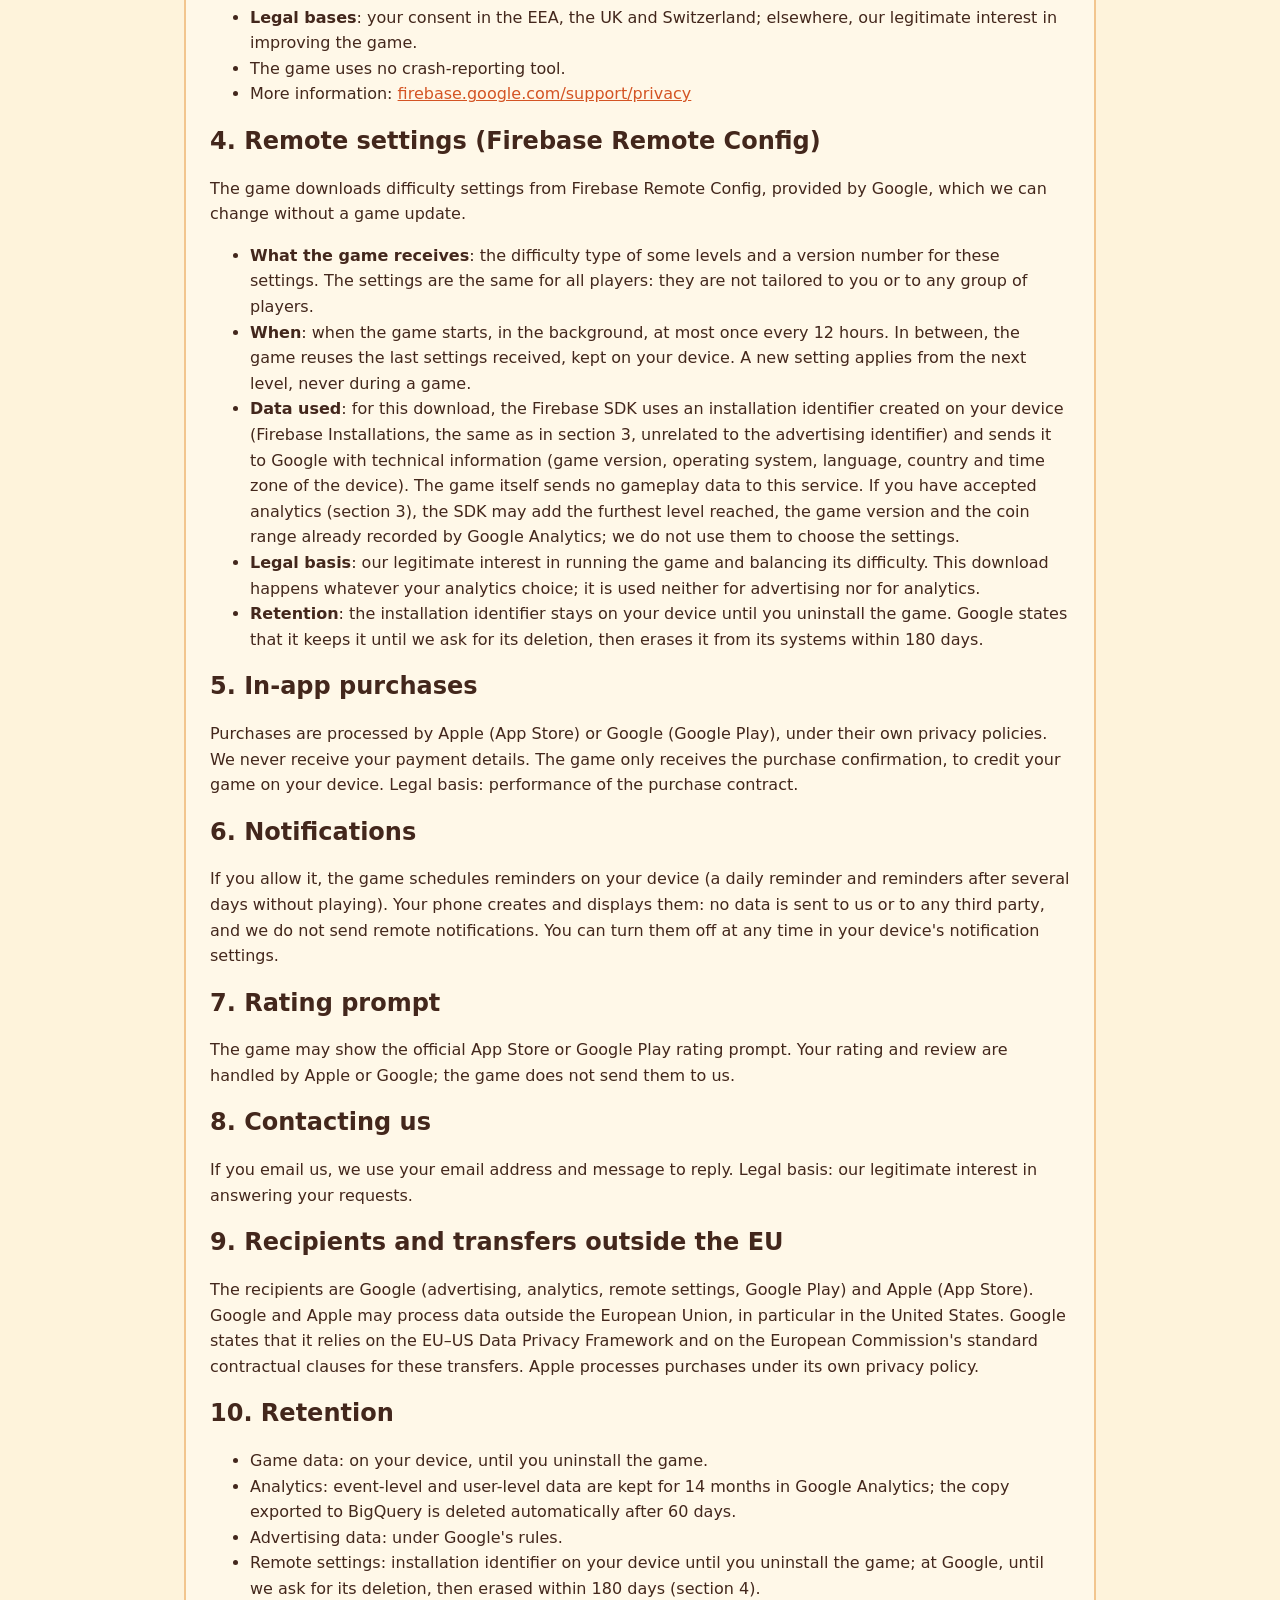
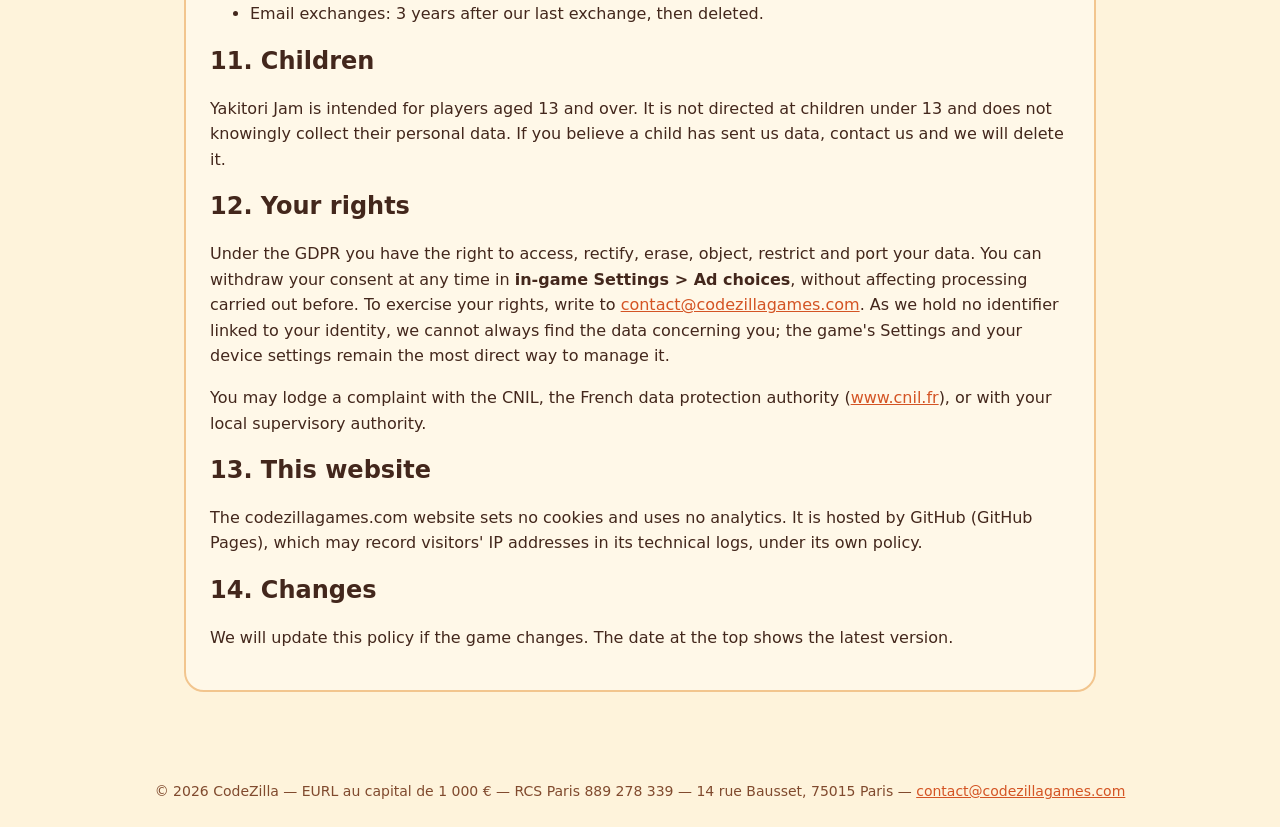
==== commit 5cb628ba: "[Site] Confidentialité : Remote Config précisé (contenu, fréquence, base légale, durée)" ====
--- a/confidentialite.html
+++ b/confidentialite.html
@@ -46,7 +46,14 @@
 </ul>
 
 <h2>4. Réglages à distance (Firebase Remote Config)</h2>
-<p>Le jeu télécharge depuis Firebase Remote Config, fourni par Google, des réglages de difficulté que nous pouvons modifier sans mise à jour du jeu. Pour cela, le SDK Firebase utilise un identifiant d'installation créé sur votre appareil (Firebase Installations) et envoie à Google des informations techniques (version du jeu, système, langue, pays) afin de recevoir les bons réglages. Aucune donnée de partie n'est envoyée par ce service. Base légale : notre intérêt légitime à faire fonctionner et à équilibrer le jeu.</p>
+<p>Le jeu télécharge depuis Firebase Remote Config, fourni par Google, des réglages de difficulté que nous pouvons modifier sans mise à jour du jeu.</p>
+<ul>
+<li><strong>Ce que le jeu reçoit</strong> : le type de difficulté de certains niveaux et un numéro de version de ces réglages. Ces réglages sont les mêmes pour tous les joueurs : ils ne sont adaptés ni à vous ni à un groupe de joueurs.</li>
+<li><strong>Quand</strong> : au lancement du jeu, en arrière-plan, au plus une fois toutes les 12 heures. Entre deux, le jeu réutilise les derniers réglages reçus, gardés sur votre appareil. Un nouveau réglage s'applique à partir du niveau suivant, jamais pendant une partie.</li>
+<li><strong>Données utilisées</strong> : pour cette récupération, le SDK Firebase utilise un identifiant d'installation créé sur votre appareil (Firebase Installations, le même qu'en section 3, sans lien avec l'identifiant publicitaire) et l'envoie à Google avec des informations techniques (version du jeu, système, langue, pays et fuseau horaire de l'appareil). Le jeu n'envoie lui-même aucune donnée de partie à ce service. Si vous avez accepté la mesure d'audience (section 3), le SDK peut y joindre le niveau le plus avancé, la version du jeu et la tranche de pièces déjà relevés par Google Analytics ; nous ne nous en servons pas pour choisir les réglages.</li>
+<li><strong>Base légale</strong> : notre intérêt légitime à faire fonctionner le jeu et à en équilibrer la difficulté. Cette récupération a lieu quel que soit votre choix sur la mesure d'audience ; elle ne sert ni à la publicité ni à la mesure d'audience.</li>
+<li><strong>Durée</strong> : l'identifiant d'installation reste sur votre appareil jusqu'à la désinstallation du jeu. Google indique le conserver jusqu'à ce que nous demandions sa suppression, puis l'effacer de ses systèmes sous 180 jours.</li>
+</ul>
 
 <h2>5. Achats intégrés</h2>
 <p>Les achats sont traités par Apple (App Store) ou Google (Google Play), selon leurs propres politiques de confidentialité. Nous ne recevons jamais vos données de paiement. Le jeu reçoit seulement la confirmation de l'achat pour créditer votre partie sur l'appareil. Base légale : l'exécution du contrat d'achat.</p>
@@ -67,7 +74,8 @@
 <ul>
 <li>Données du jeu : sur votre appareil, jusqu'à la désinstallation.</li>
 <li>Mesure d'audience : les données au niveau des événements et des utilisateurs sont conservées 14 mois dans Google Analytics ; la copie exportée vers BigQuery est supprimée automatiquement après 60 jours.</li>
-<li>Données publicitaires et réglages à distance : selon les règles de Google.</li>
+<li>Données publicitaires : selon les règles de Google.</li>
+<li>Réglages à distance : identifiant d'installation sur votre appareil jusqu'à la désinstallation ; chez Google, jusqu'à notre demande de suppression, puis effacement sous 180 jours (section 4).</li>
 <li>Échanges par e-mail : 3 ans après notre dernier échange, puis suppression.</li>
 </ul>
 
@@ -128,7 +136,14 @@
 </ul>
 
 <h2>4. Remote settings (Firebase Remote Config)</h2>
-<p>The game downloads difficulty settings from Firebase Remote Config, provided by Google, which we can change without a game update. To do so, the Firebase SDK uses an installation identifier created on your device (Firebase Installations) and sends Google technical information (game version, operating system, language, country) to receive the right settings. No gameplay data is sent by this service. Legal basis: our legitimate interest in running and balancing the game.</p>
+<p>The game downloads difficulty settings from Firebase Remote Config, provided by Google, which we can change without a game update.</p>
+<ul>
+<li><strong>What the game receives</strong>: the difficulty type of some levels and a version number for these settings. The settings are the same for all players: they are not tailored to you or to any group of players.</li>
+<li><strong>When</strong>: when the game starts, in the background, at most once every 12 hours. In between, the game reuses the last settings received, kept on your device. A new setting applies from the next level, never during a game.</li>
+<li><strong>Data used</strong>: for this download, the Firebase SDK uses an installation identifier created on your device (Firebase Installations, the same as in section 3, unrelated to the advertising identifier) and sends it to Google with technical information (game version, operating system, language, country and time zone of the device). The game itself sends no gameplay data to this service. If you have accepted analytics (section 3), the SDK may add the furthest level reached, the game version and the coin range already recorded by Google Analytics; we do not use them to choose the settings.</li>
+<li><strong>Legal basis</strong>: our legitimate interest in running the game and balancing its difficulty. This download happens whatever your analytics choice; it is used neither for advertising nor for analytics.</li>
+<li><strong>Retention</strong>: the installation identifier stays on your device until you uninstall the game. Google states that it keeps it until we ask for its deletion, then erases it from its systems within 180 days.</li>
+</ul>
 
 <h2>5. In-app purchases</h2>
 <p>Purchases are processed by Apple (App Store) or Google (Google Play), under their own privacy policies. We never receive your payment details. The game only receives the purchase confirmation, to credit your game on your device. Legal basis: performance of the purchase contract.</p>
@@ -149,7 +164,8 @@
 <ul>
 <li>Game data: on your device, until you uninstall the game.</li>
 <li>Analytics: event-level and user-level data are kept for 14 months in Google Analytics; the copy exported to BigQuery is deleted automatically after 60 days.</li>
-<li>Advertising data and remote settings: under Google's rules.</li>
+<li>Advertising data: under Google's rules.</li>
+<li>Remote settings: installation identifier on your device until you uninstall the game; at Google, until we ask for its deletion, then erased within 180 days (section 4).</li>
 <li>Email exchanges: 3 years after our last exchange, then deleted.</li>
 </ul>
 
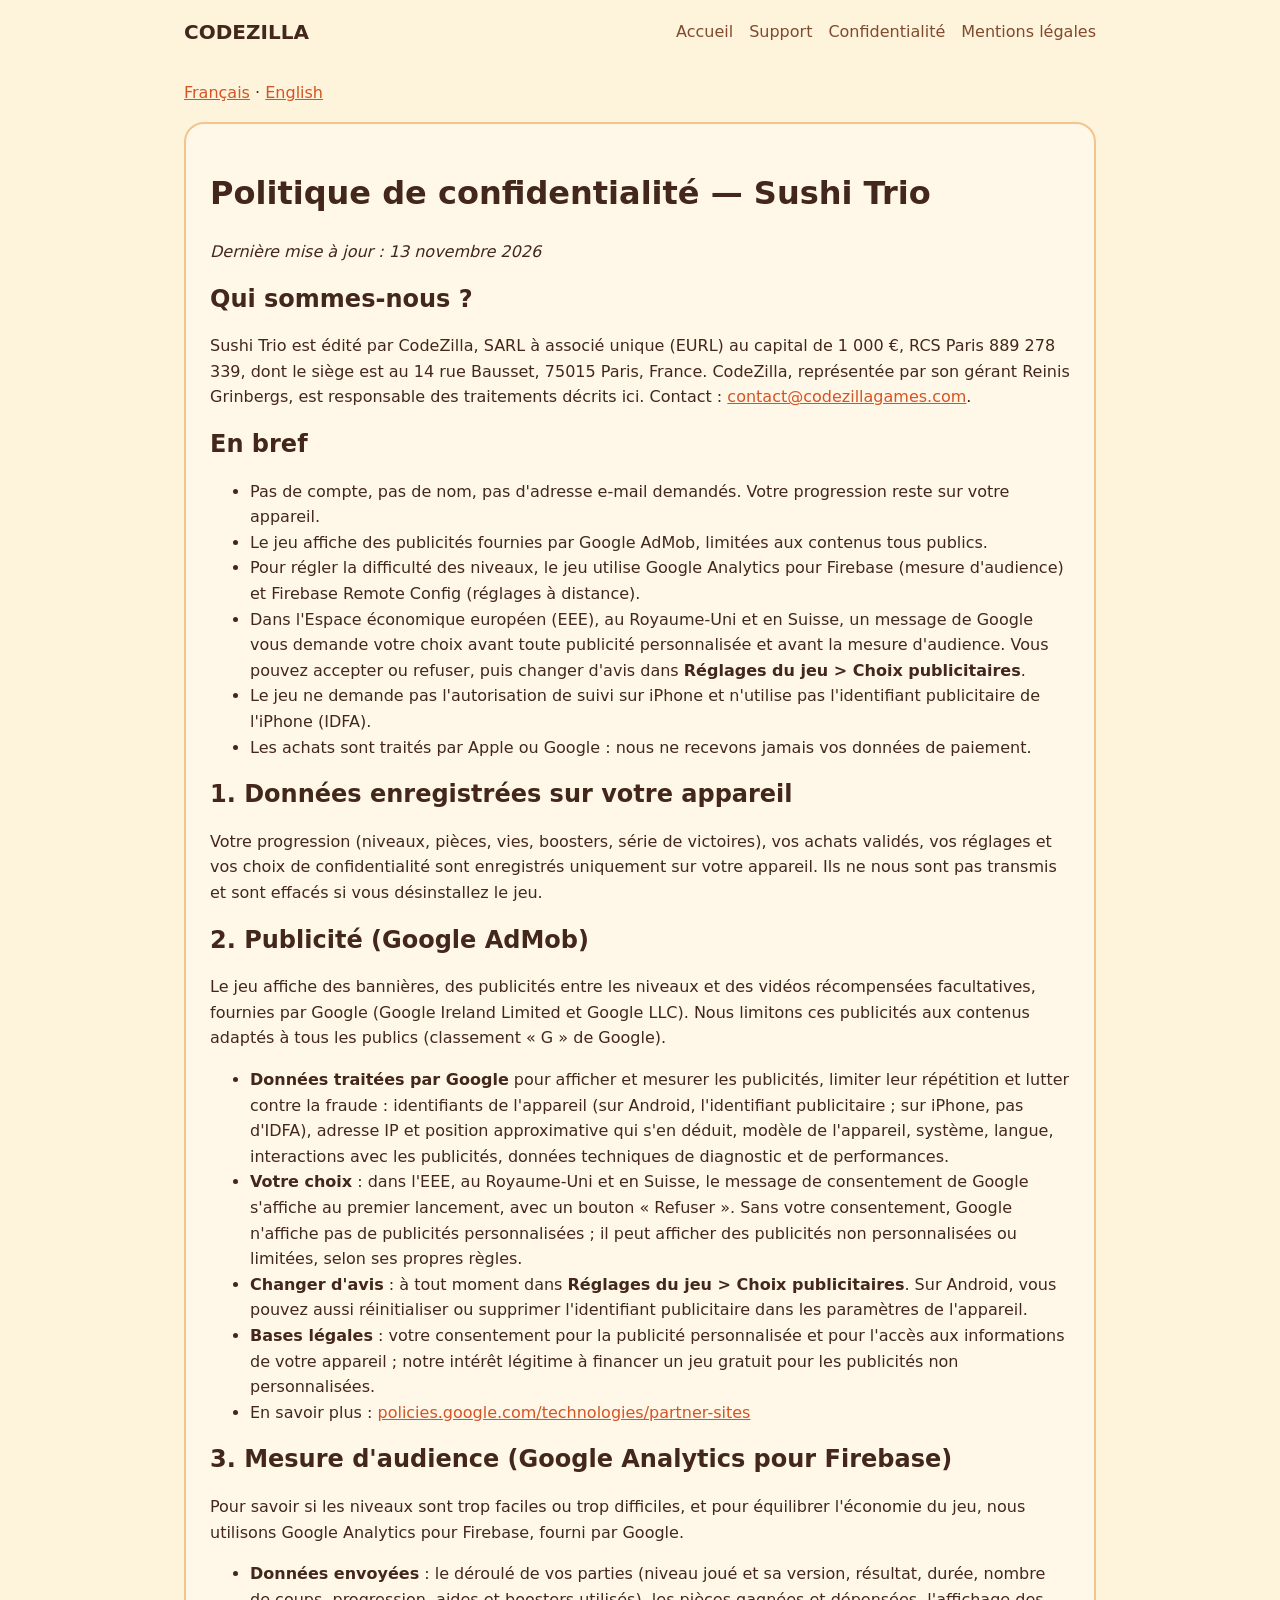
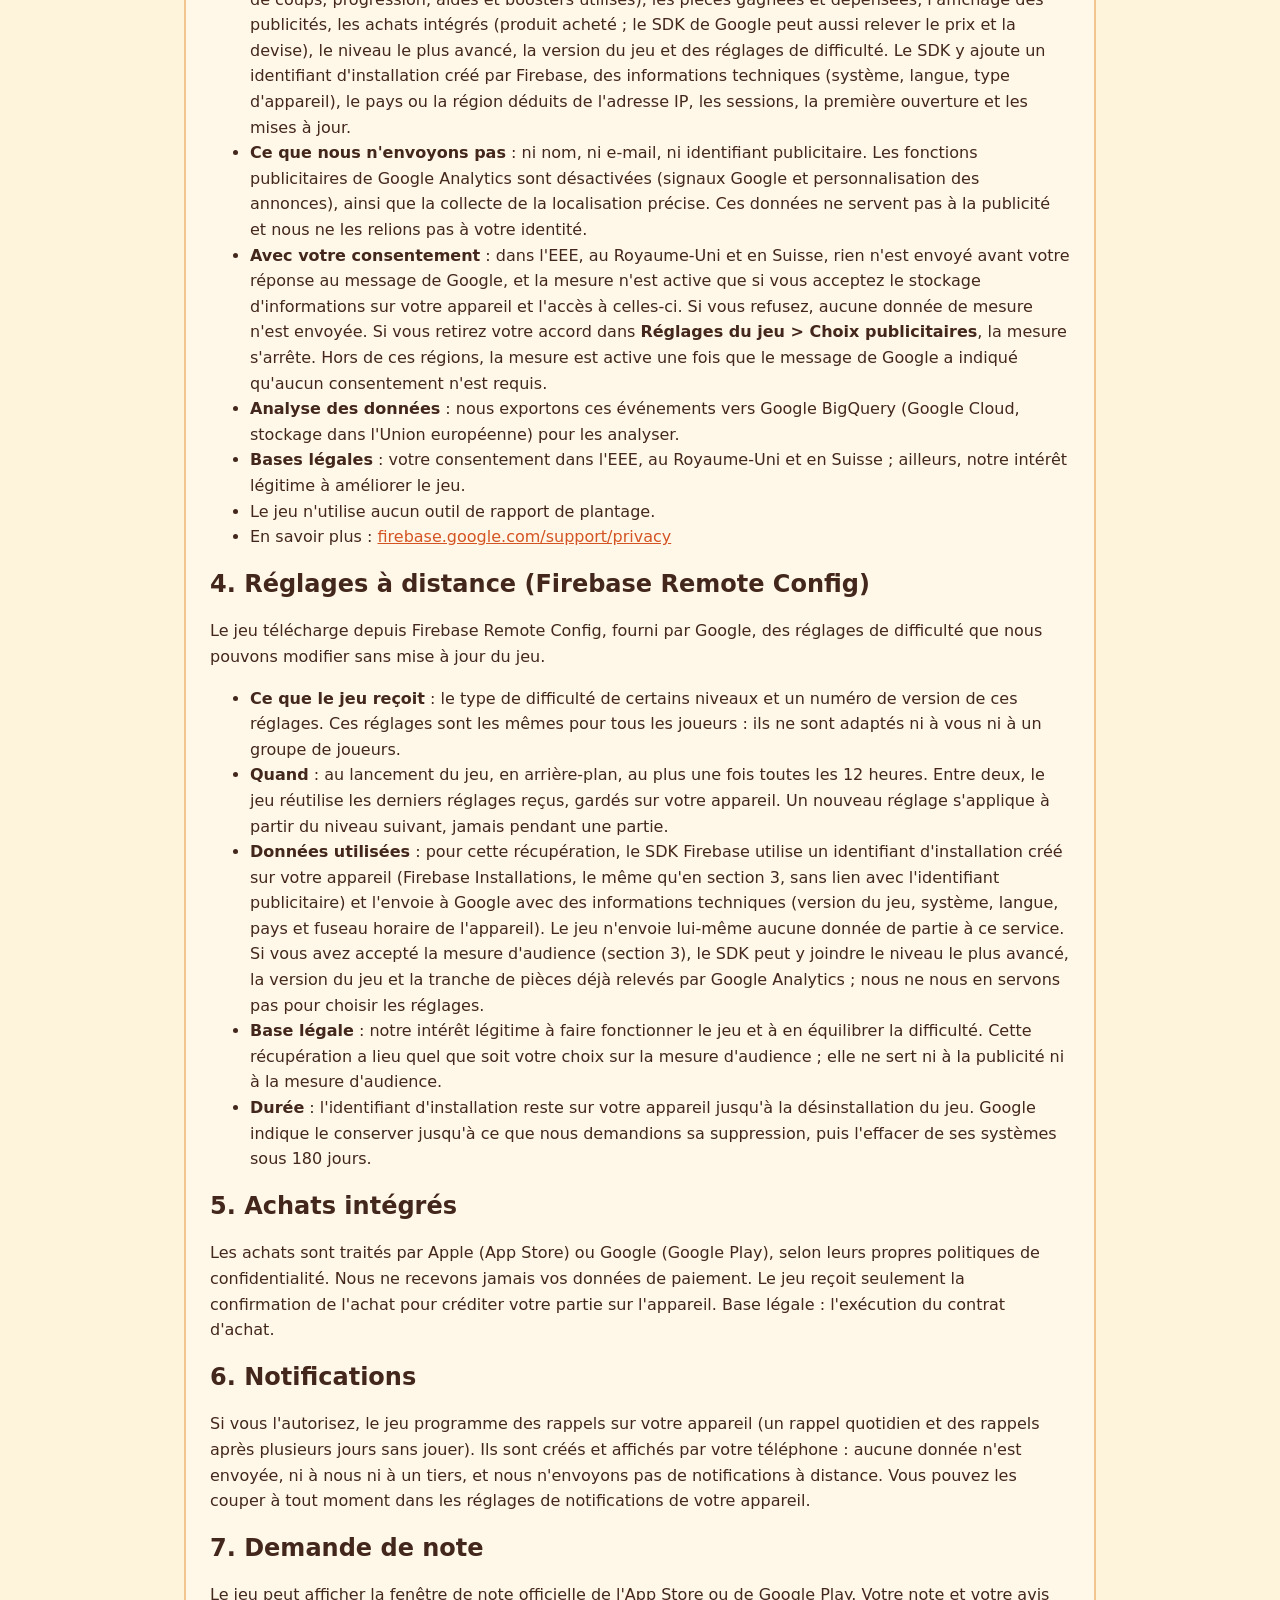
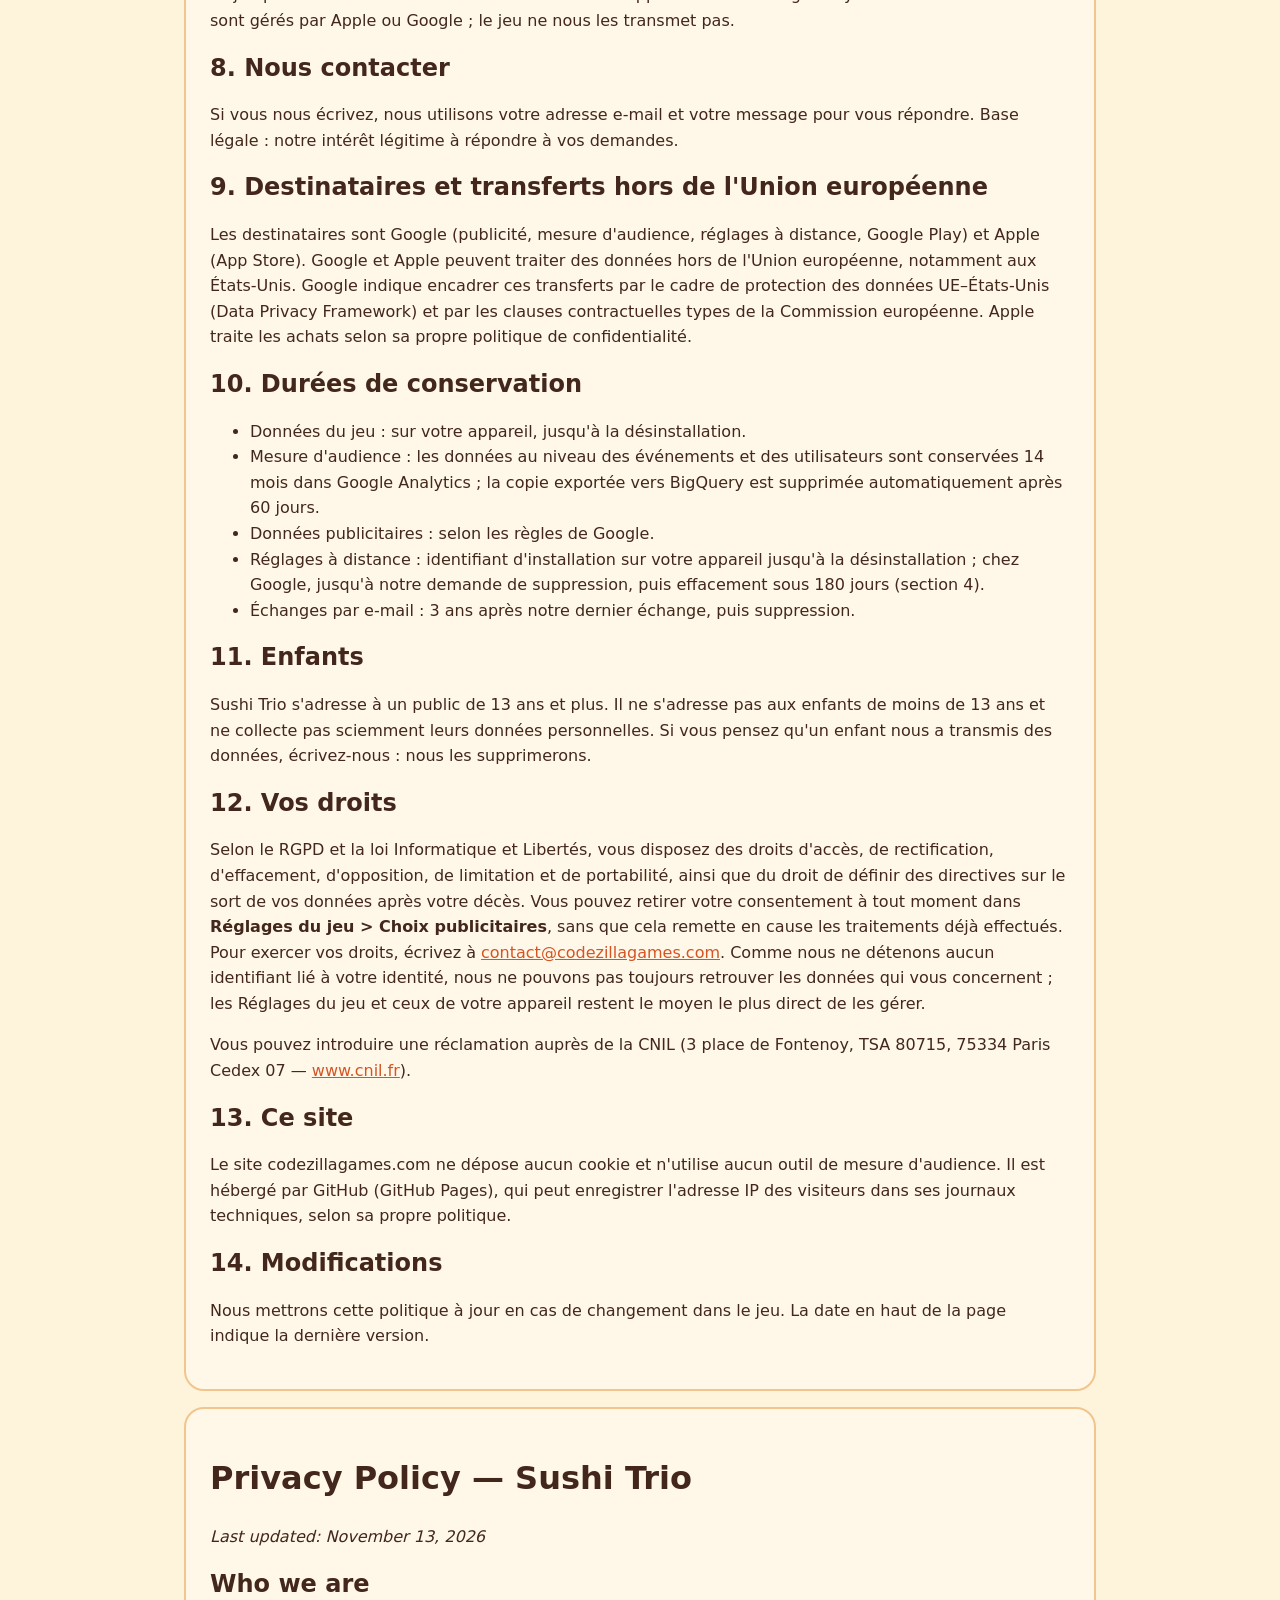
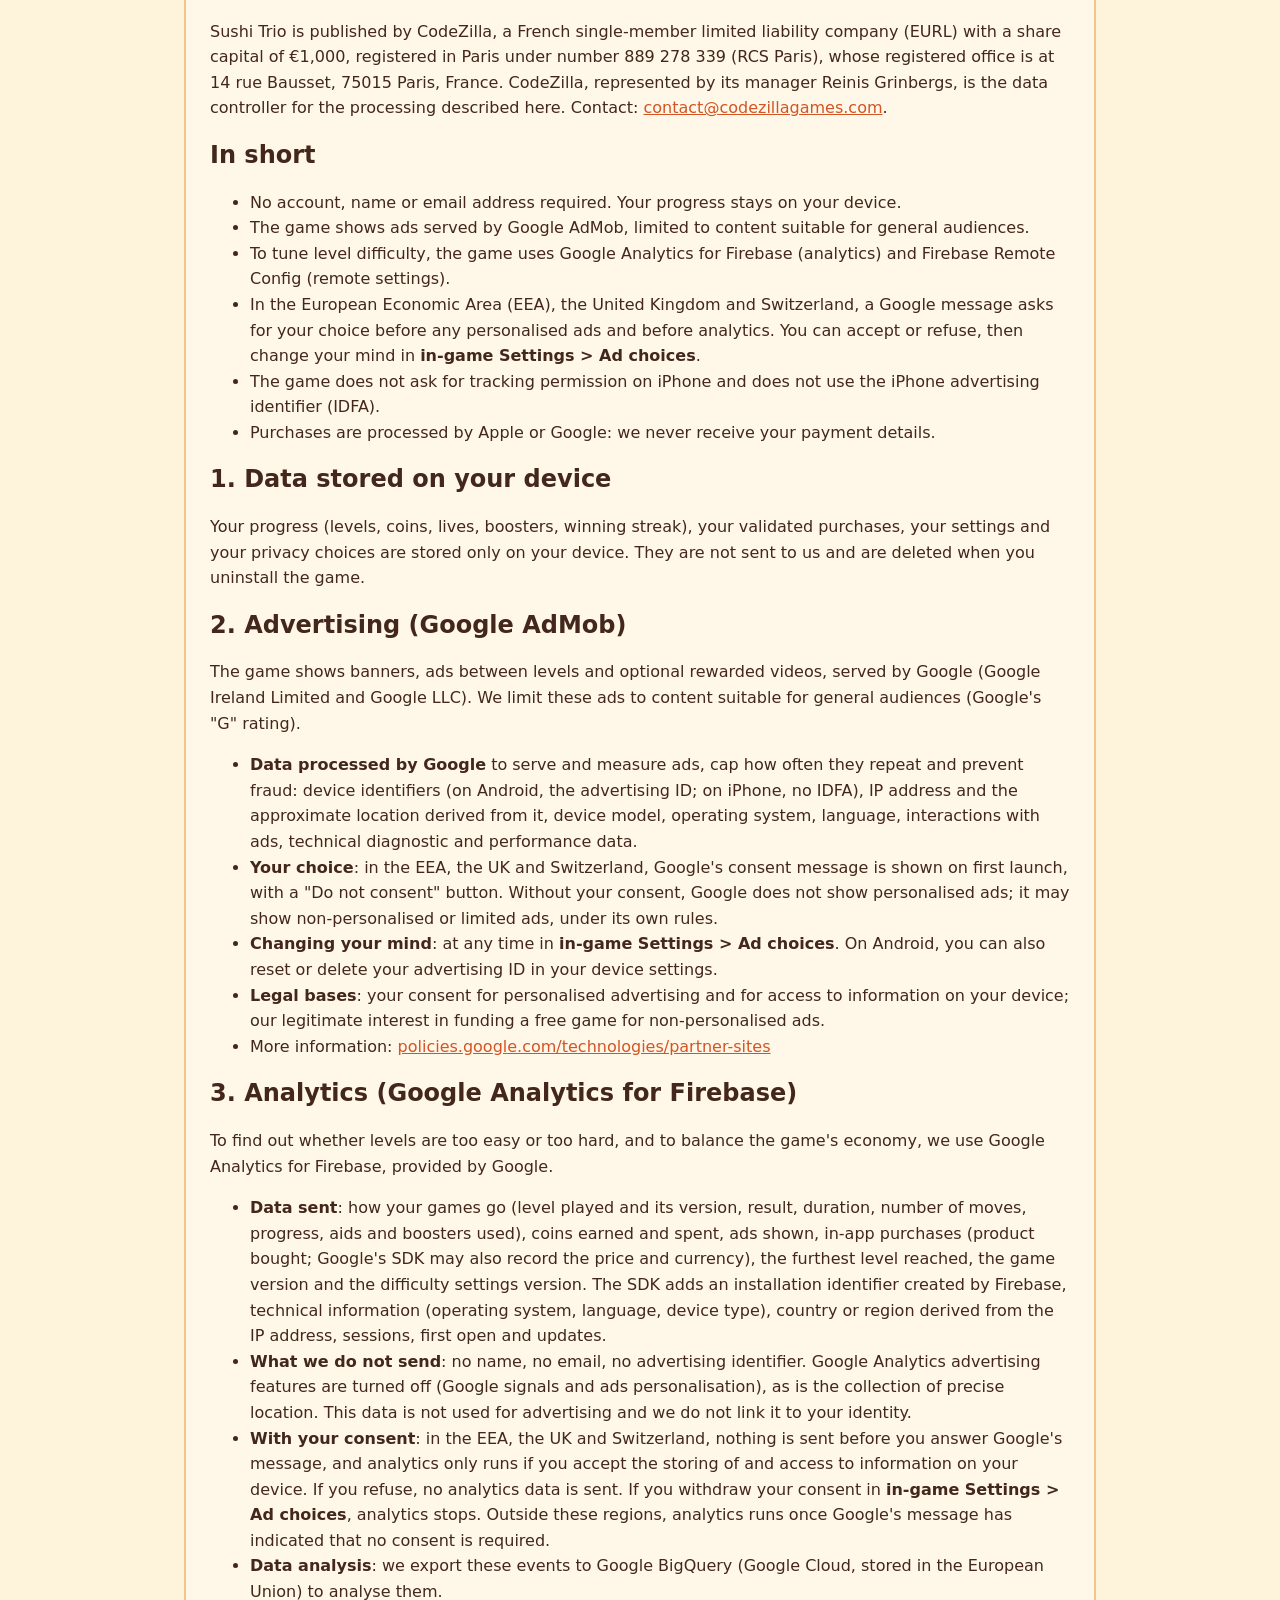
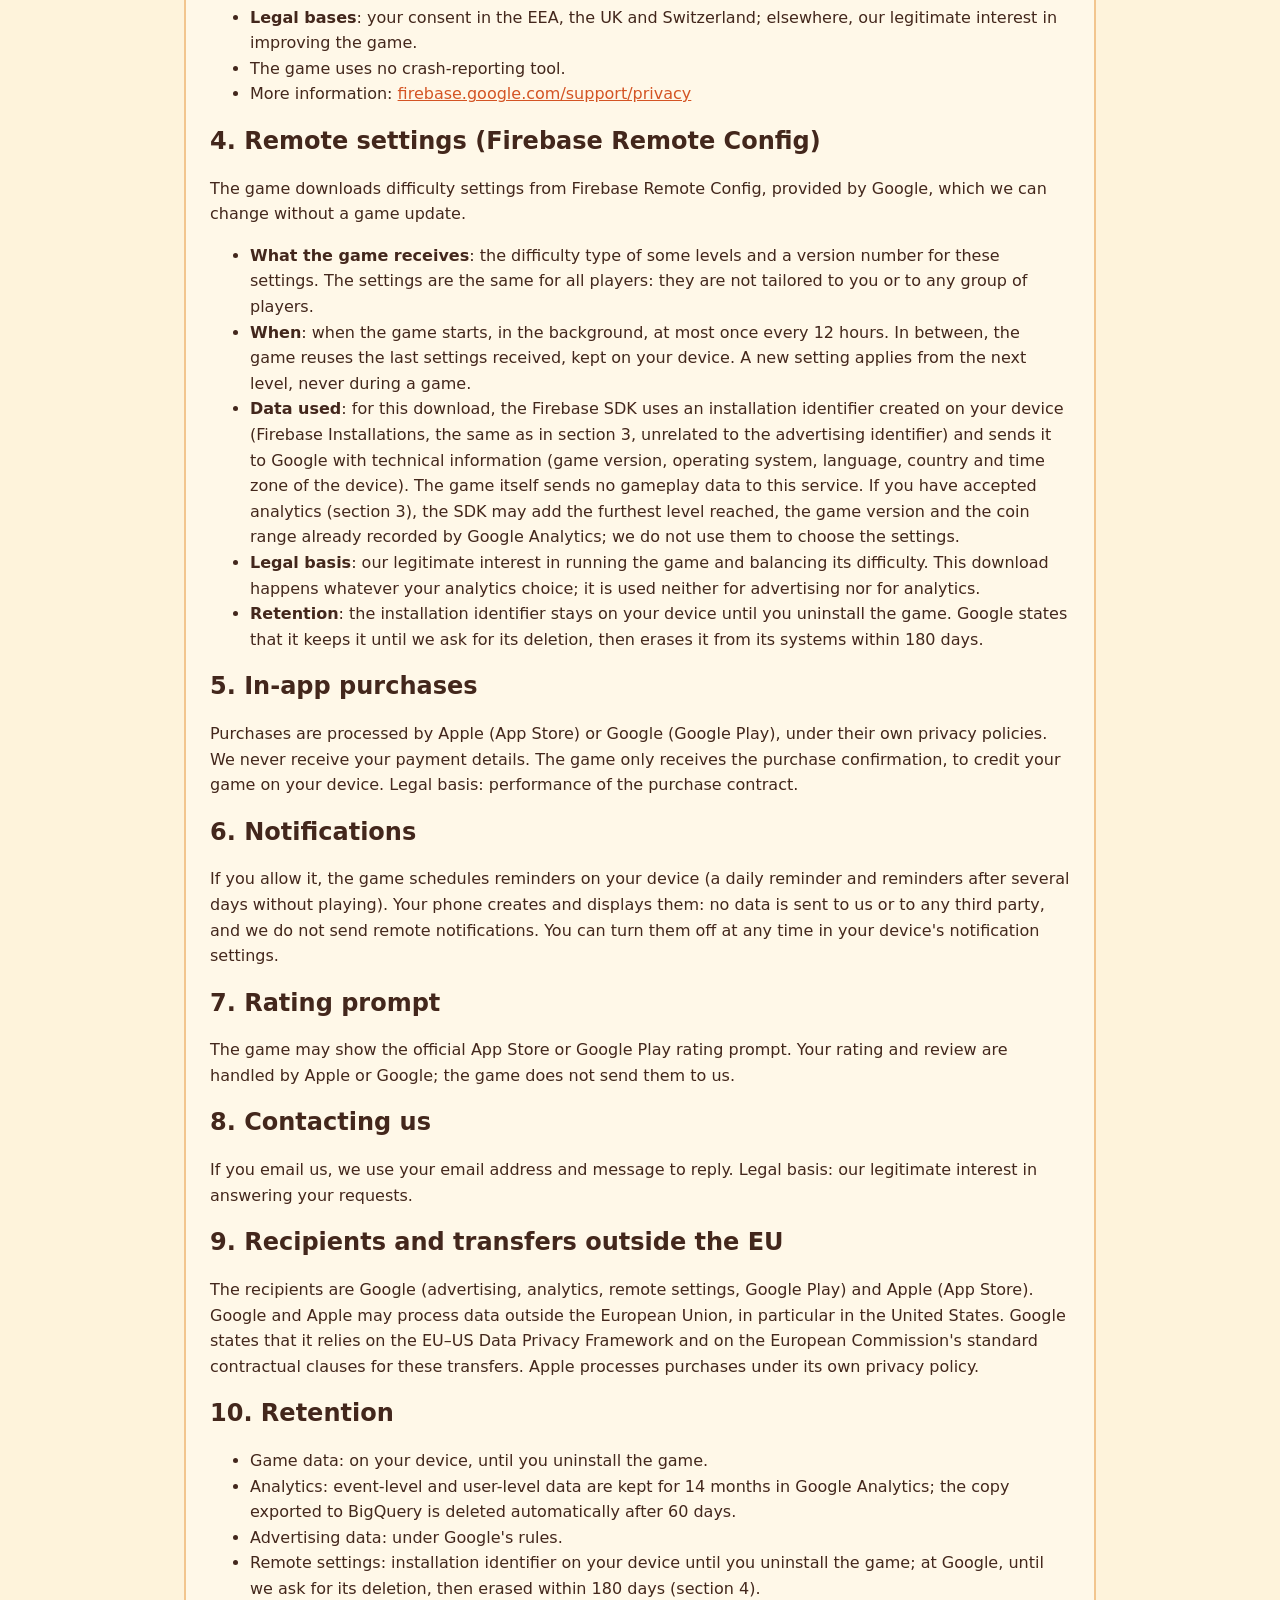
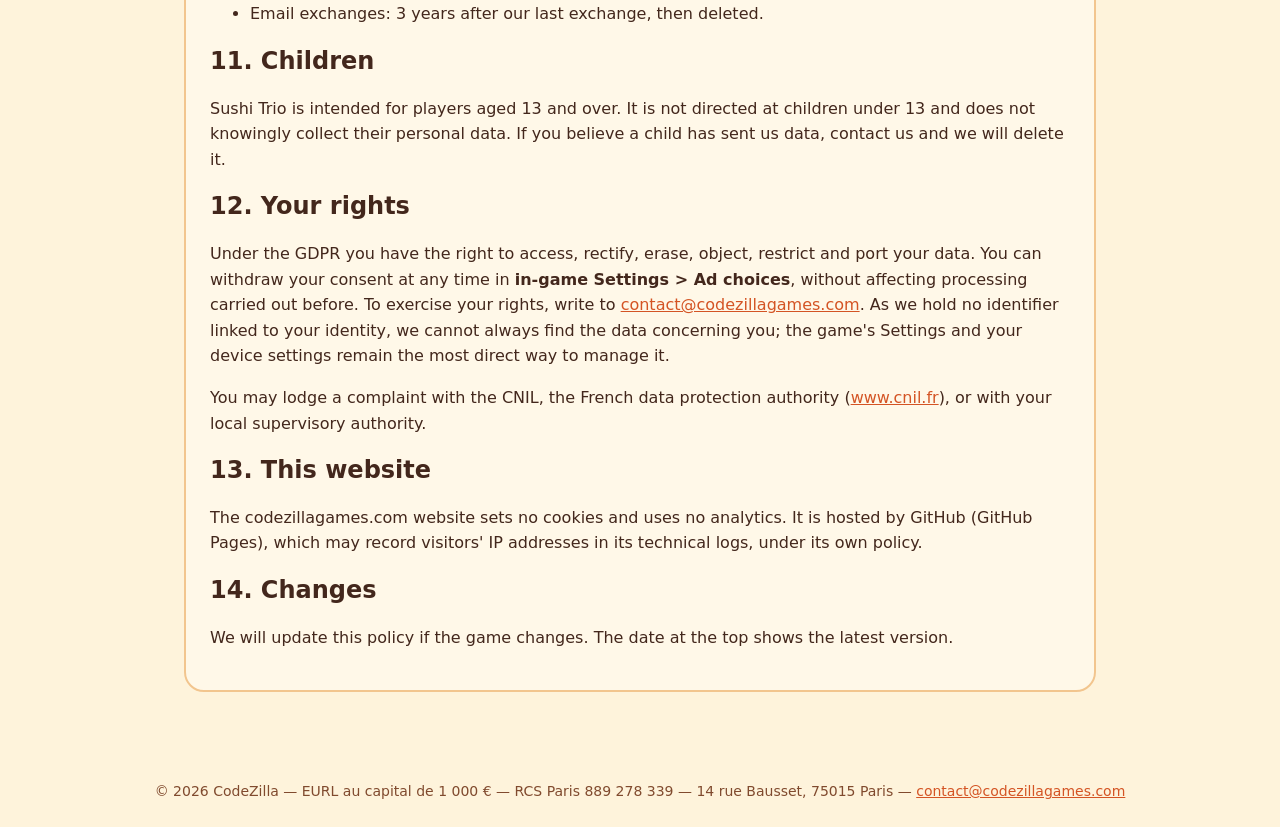
==== commit ccbb4109: "[Site] Passage de Yakitori Jam à Sushi Trio (textes, icône, logo)" ====
--- a/confidentialite.html
+++ b/confidentialite.html
@@ -1,14 +1,14 @@
-<!doctype html><html lang="fr"><head><meta charset="utf-8"><meta name="viewport" content="width=device-width,initial-scale=1"><title>Politique de confidentialité — Yakitori Jam</title><meta name="description" content="Politique de confidentialité de Yakitori Jam (CodeZilla). Privacy policy of Yakitori Jam."><link rel="icon" href="img/yakitori-jam-icone.png"><link rel="stylesheet" href="style.css"></head><body>
+<!doctype html><html lang="fr"><head><meta charset="utf-8"><meta name="viewport" content="width=device-width,initial-scale=1"><title>Politique de confidentialité — Sushi Trio</title><meta name="description" content="Politique de confidentialité de Sushi Trio (CodeZilla). Privacy policy of Sushi Trio."><link rel="icon" href="img/sushi-trio-icone.png"><link rel="stylesheet" href="style.css"></head><body>
 <header><a class="brand" href="index.html">CODEZILLA</a><nav><a href="index.html">Accueil</a><a href="support.html">Support</a><a href="confidentialite.html">Confidentialité</a><a href="mentions-legales.html">Mentions légales</a></nav></header>
 <main>
 <p class="langs"><a href="#fr">Français</a> · <a href="#en" hreflang="en">English</a></p>
 
 <section class="card" id="fr">
-<h1>Politique de confidentialité — Yakitori Jam</h1>
+<h1>Politique de confidentialité — Sushi Trio</h1>
 <p><em>Dernière mise à jour : 13 novembre 2026</em></p>
 
 <h2>Qui sommes-nous ?</h2>
-<p>Yakitori Jam est édité par CodeZilla, SARL à associé unique (EURL) au capital de 1 000 €, RCS Paris 889 278 339, dont le siège est au 14 rue Bausset, 75015 Paris, France. CodeZilla, représentée par son gérant Reinis Grinbergs, est responsable des traitements décrits ici. Contact : <a href="mailto:contact@codezillagames.com">contact@codezillagames.com</a>.</p>
+<p>Sushi Trio est édité par CodeZilla, SARL à associé unique (EURL) au capital de 1 000 €, RCS Paris 889 278 339, dont le siège est au 14 rue Bausset, 75015 Paris, France. CodeZilla, représentée par son gérant Reinis Grinbergs, est responsable des traitements décrits ici. Contact : <a href="mailto:contact@codezillagames.com">contact@codezillagames.com</a>.</p>
 
 <h2>En bref</h2>
 <ul>
@@ -80,7 +80,7 @@
 </ul>
 
 <h2>11. Enfants</h2>
-<p>Yakitori Jam s'adresse à un public de 13 ans et plus. Il ne s'adresse pas aux enfants de moins de 13 ans et ne collecte pas sciemment leurs données personnelles. Si vous pensez qu'un enfant nous a transmis des données, écrivez-nous : nous les supprimerons.</p>
+<p>Sushi Trio s'adresse à un public de 13 ans et plus. Il ne s'adresse pas aux enfants de moins de 13 ans et ne collecte pas sciemment leurs données personnelles. Si vous pensez qu'un enfant nous a transmis des données, écrivez-nous : nous les supprimerons.</p>
 
 <h2>12. Vos droits</h2>
 <p>Selon le RGPD et la loi Informatique et Libertés, vous disposez des droits d'accès, de rectification, d'effacement, d'opposition, de limitation et de portabilité, ainsi que du droit de définir des directives sur le sort de vos données après votre décès. Vous pouvez retirer votre consentement à tout moment dans <strong>Réglages du jeu &gt; Choix publicitaires</strong>, sans que cela remette en cause les traitements déjà effectués. Pour exercer vos droits, écrivez à <a href="mailto:contact@codezillagames.com">contact@codezillagames.com</a>. Comme nous ne détenons aucun identifiant lié à votre identité, nous ne pouvons pas toujours retrouver les données qui vous concernent ; les Réglages du jeu et ceux de votre appareil restent le moyen le plus direct de les gérer.</p>
@@ -94,11 +94,11 @@
 </section>
 
 <section class="card" id="en" lang="en">
-<h1>Privacy Policy — Yakitori Jam</h1>
+<h1>Privacy Policy — Sushi Trio</h1>
 <p><em>Last updated: November 13, 2026</em></p>
 
 <h2>Who we are</h2>
-<p>Yakitori Jam is published by CodeZilla, a French single-member limited liability company (EURL) with a share capital of €1,000, registered in Paris under number 889 278 339 (RCS Paris), whose registered office is at 14 rue Bausset, 75015 Paris, France. CodeZilla, represented by its manager Reinis Grinbergs, is the data controller for the processing described here. Contact: <a href="mailto:contact@codezillagames.com">contact@codezillagames.com</a>.</p>
+<p>Sushi Trio is published by CodeZilla, a French single-member limited liability company (EURL) with a share capital of €1,000, registered in Paris under number 889 278 339 (RCS Paris), whose registered office is at 14 rue Bausset, 75015 Paris, France. CodeZilla, represented by its manager Reinis Grinbergs, is the data controller for the processing described here. Contact: <a href="mailto:contact@codezillagames.com">contact@codezillagames.com</a>.</p>
 
 <h2>In short</h2>
 <ul>
@@ -170,7 +170,7 @@
 </ul>
 
 <h2>11. Children</h2>
-<p>Yakitori Jam is intended for players aged 13 and over. It is not directed at children under 13 and does not knowingly collect their personal data. If you believe a child has sent us data, contact us and we will delete it.</p>
+<p>Sushi Trio is intended for players aged 13 and over. It is not directed at children under 13 and does not knowingly collect their personal data. If you believe a child has sent us data, contact us and we will delete it.</p>
 
 <h2>12. Your rights</h2>
 <p>Under the GDPR you have the right to access, rectify, erase, object, restrict and port your data. You can withdraw your consent at any time in <strong>in-game Settings &gt; Ad choices</strong>, without affecting processing carried out before. To exercise your rights, write to <a href="mailto:contact@codezillagames.com">contact@codezillagames.com</a>. As we hold no identifier linked to your identity, we cannot always find the data concerning you; the game's Settings and your device settings remain the most direct way to manage it.</p>
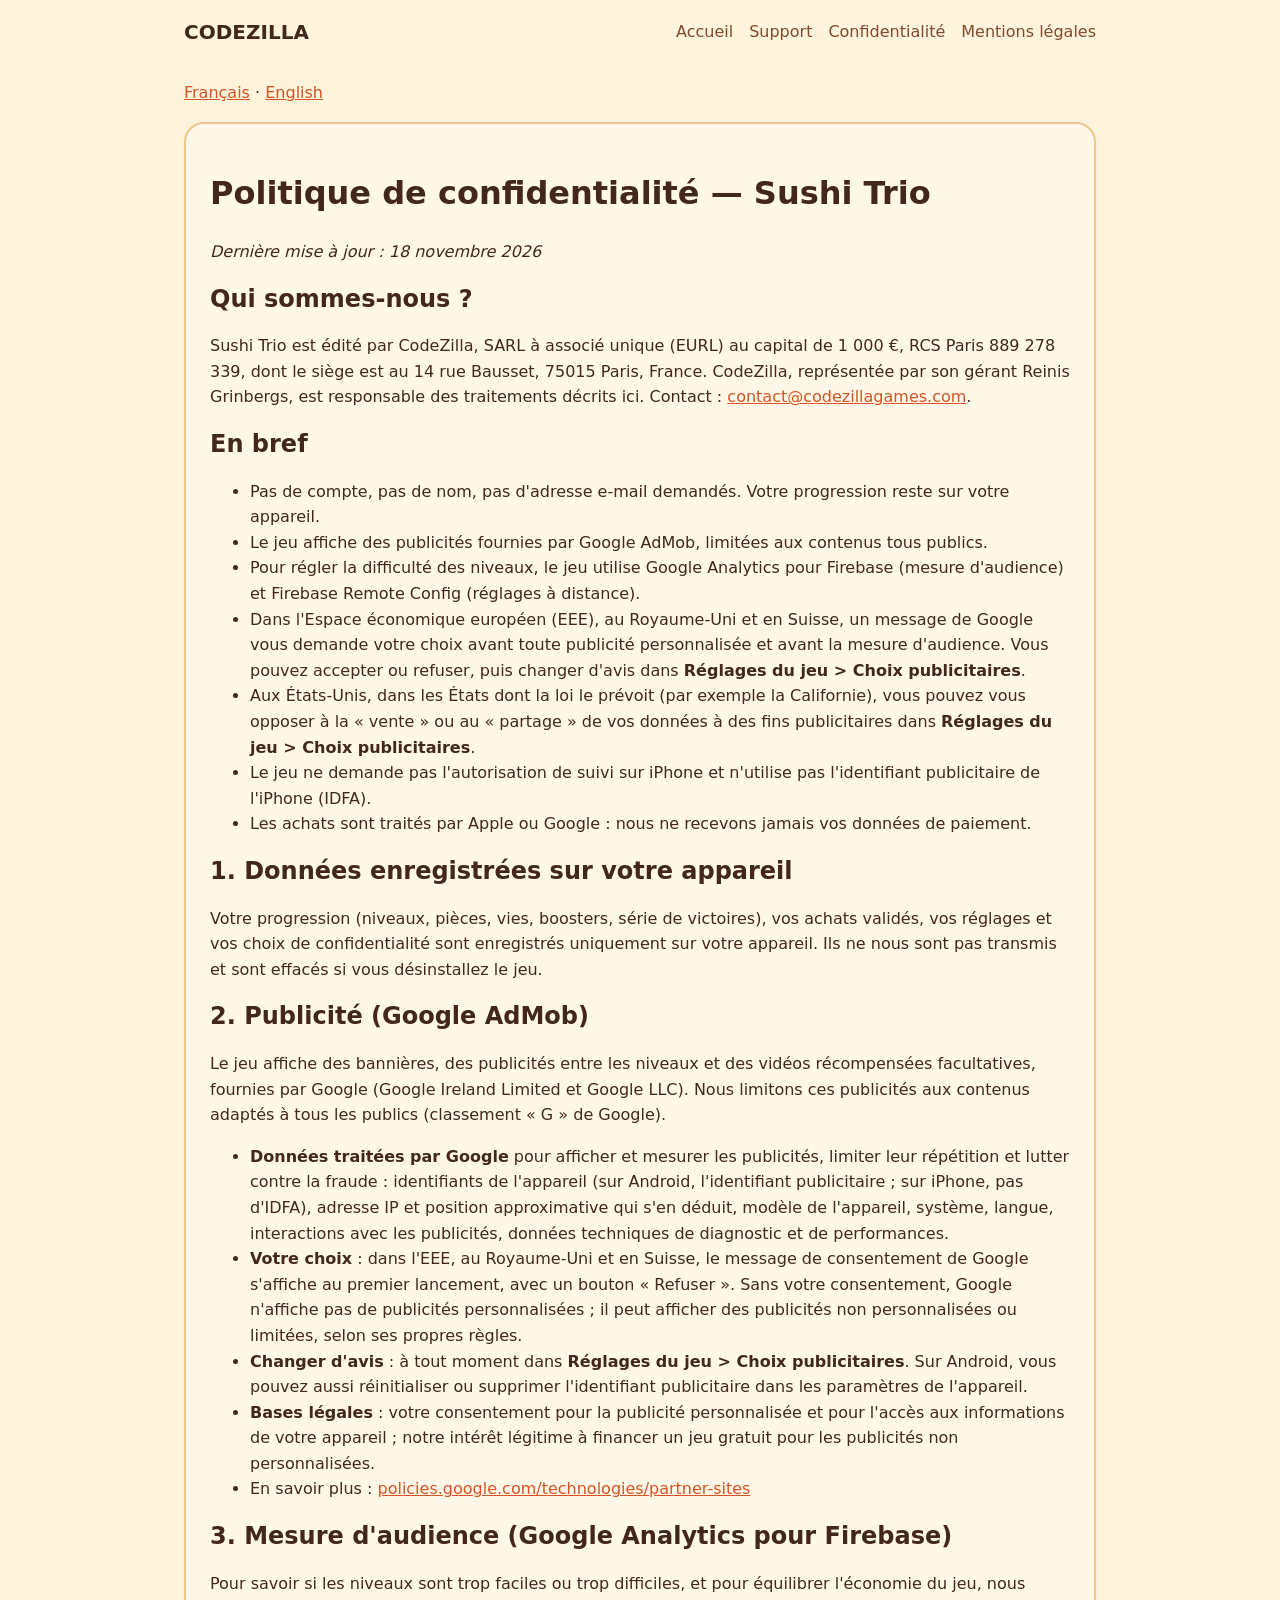
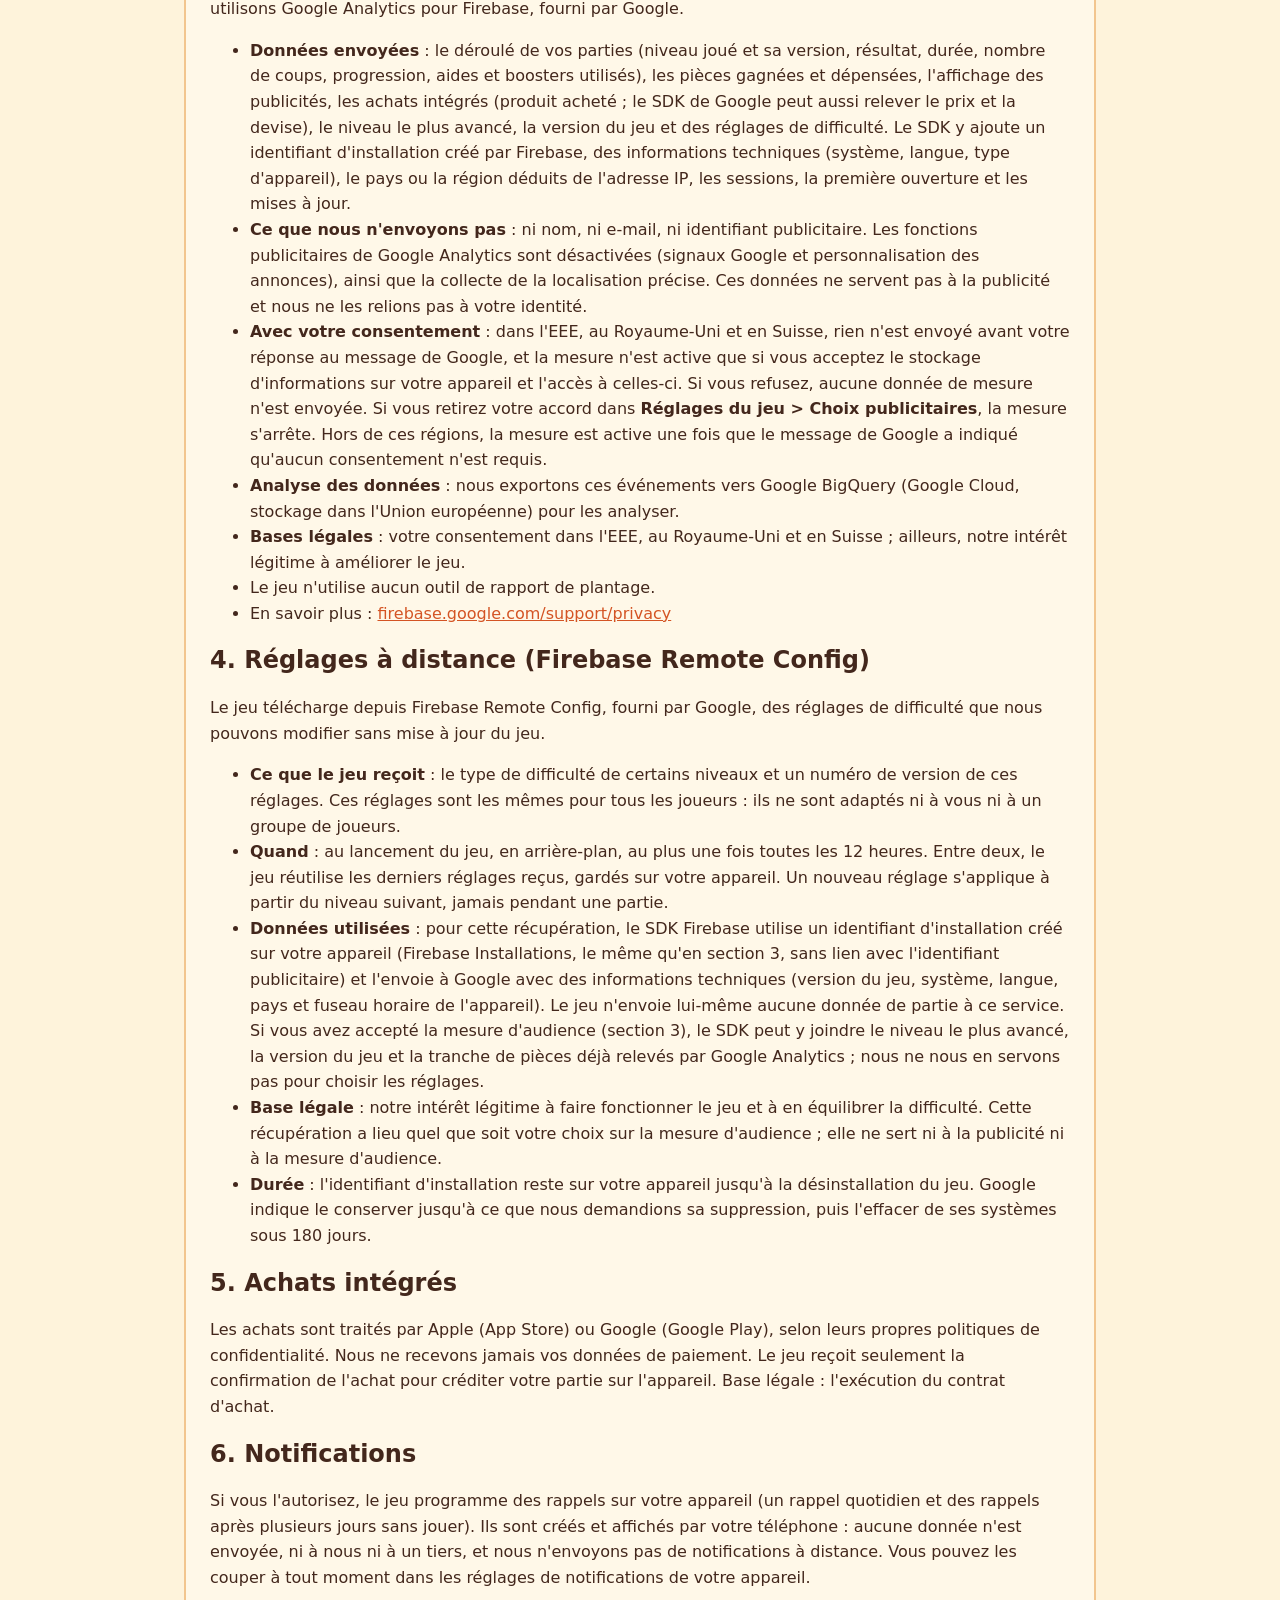
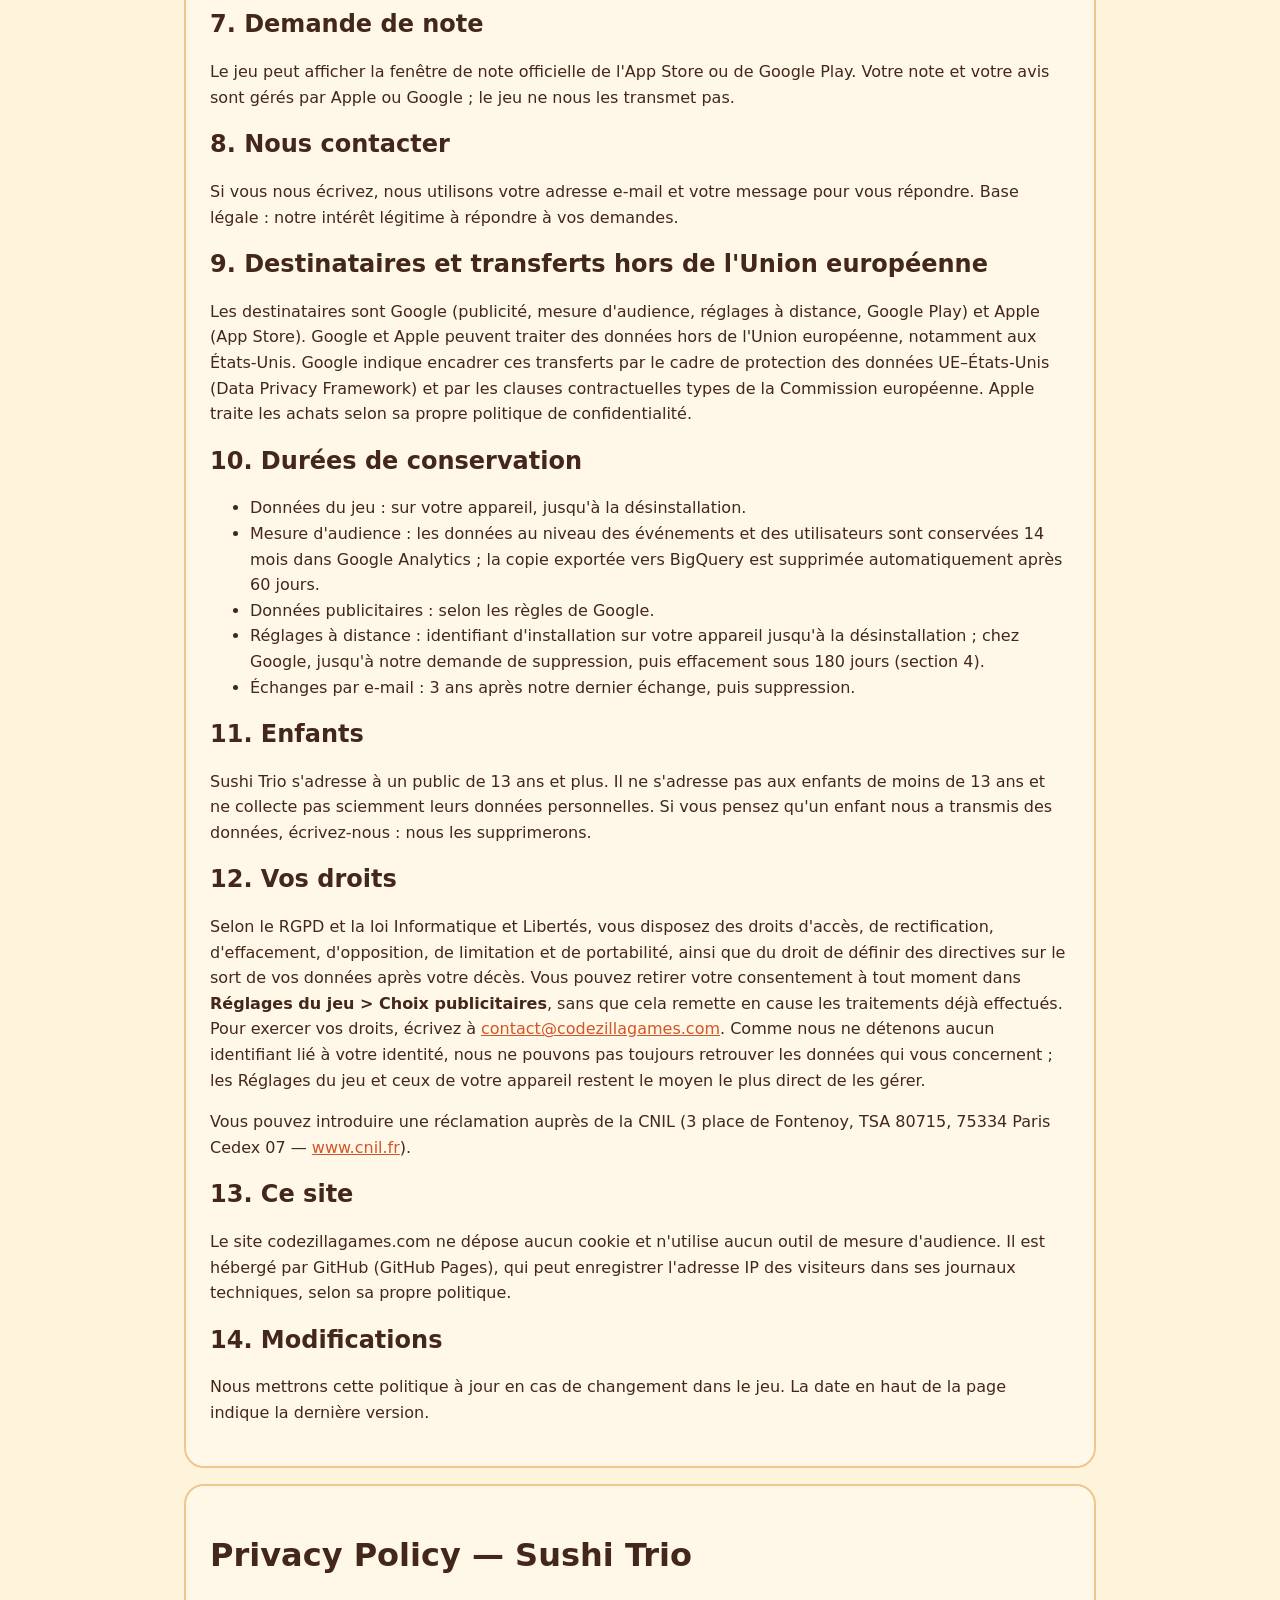
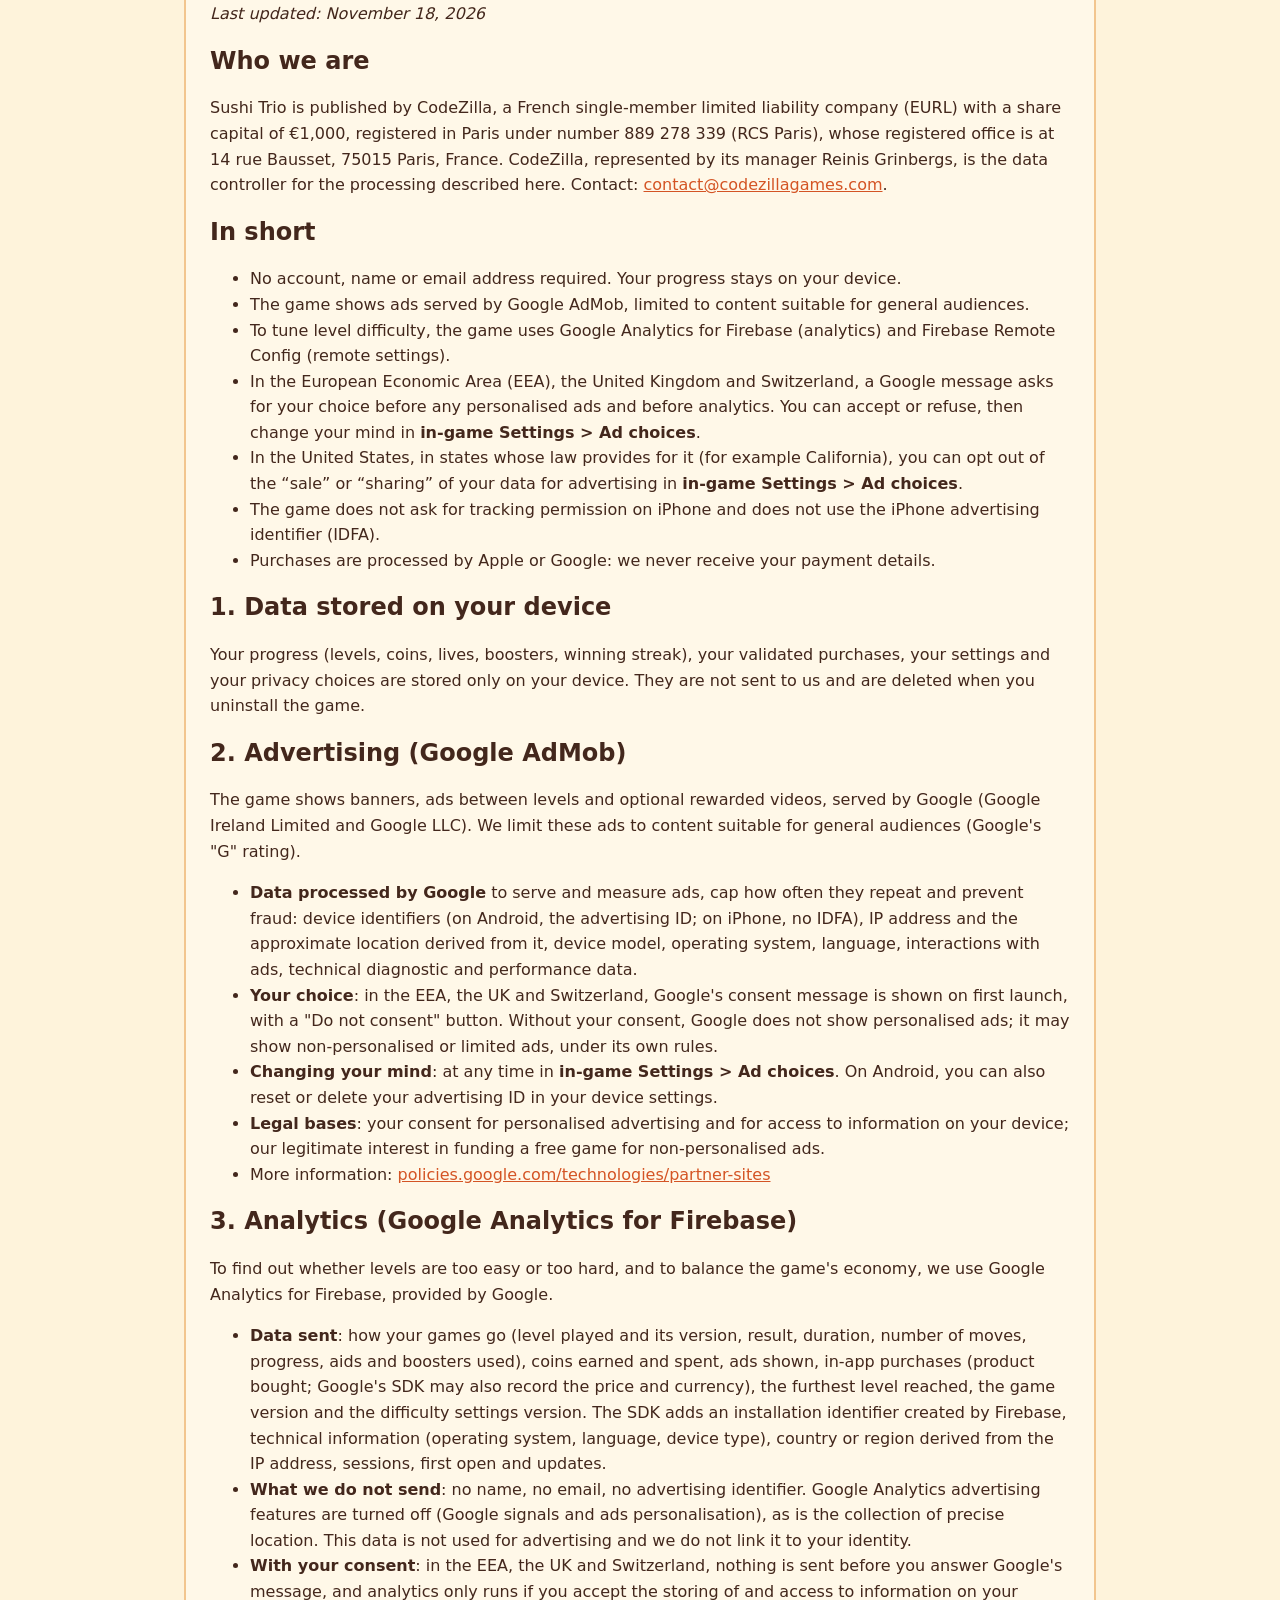
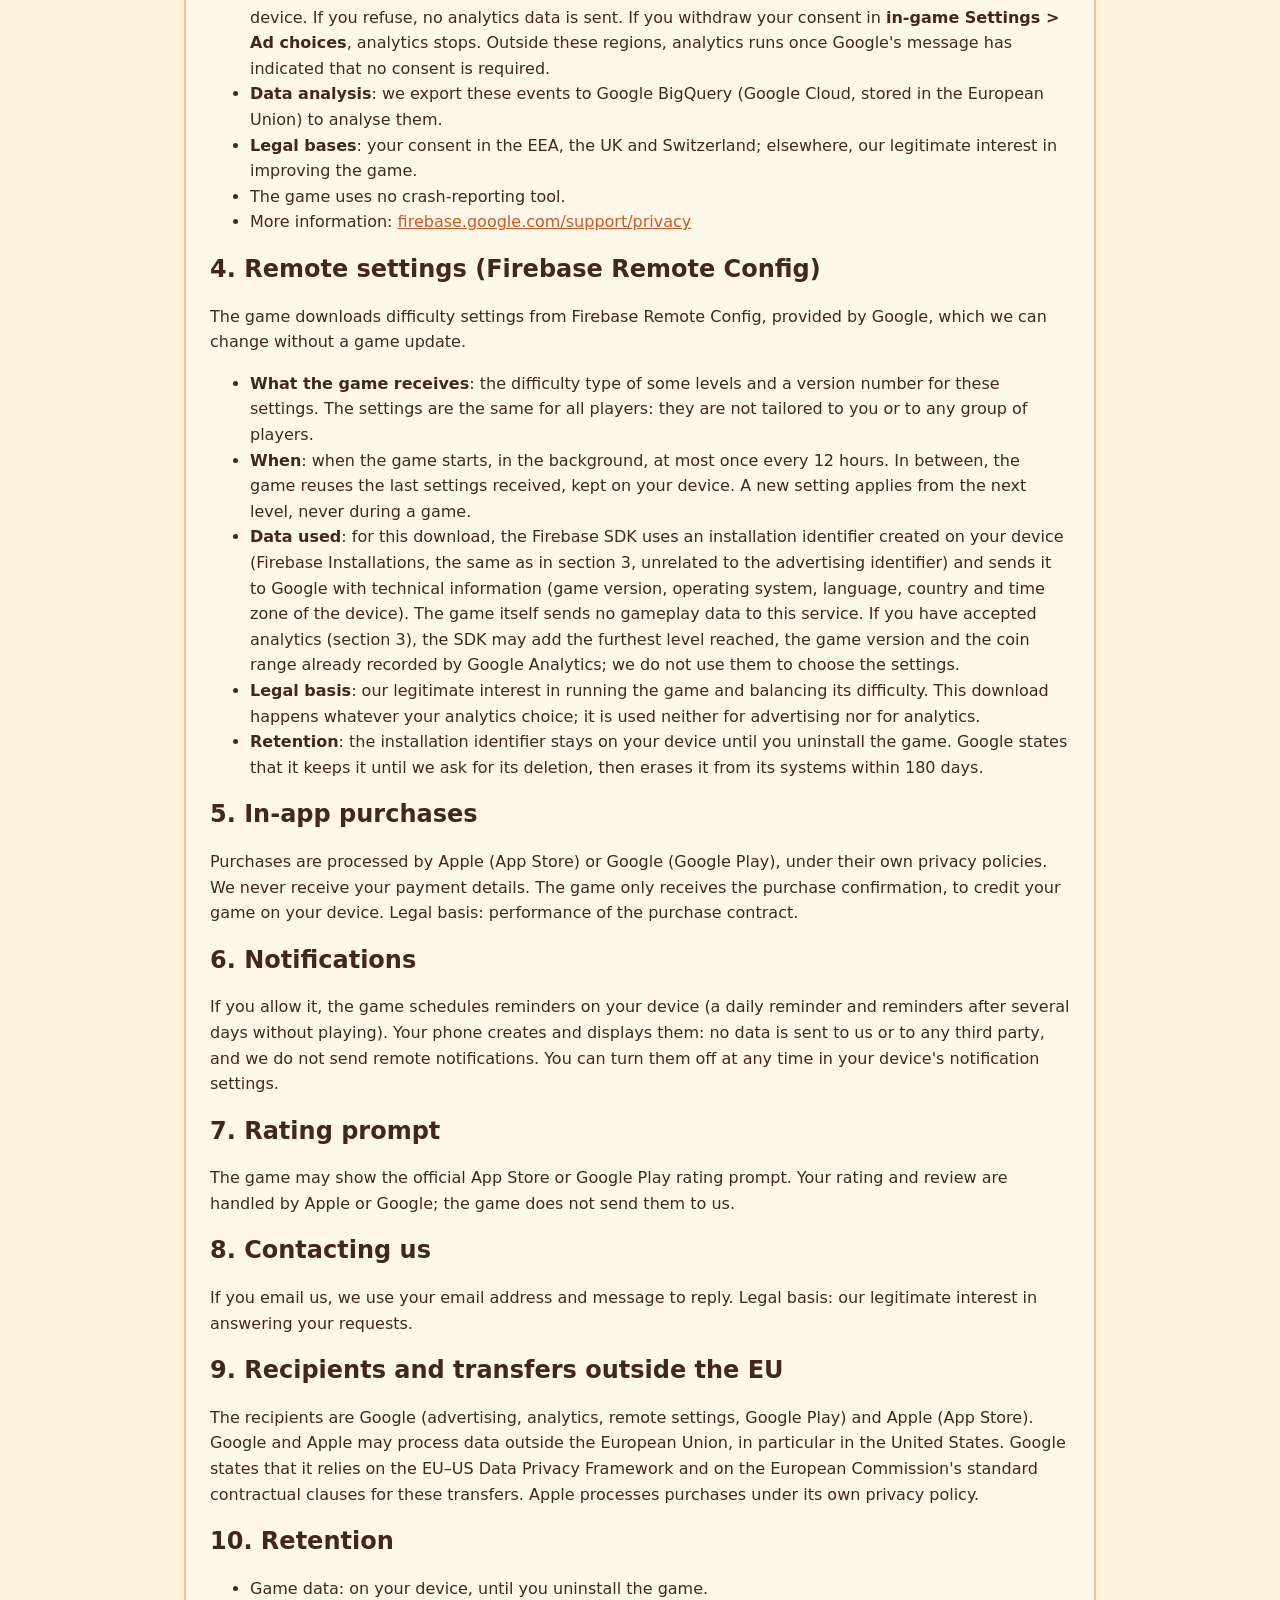
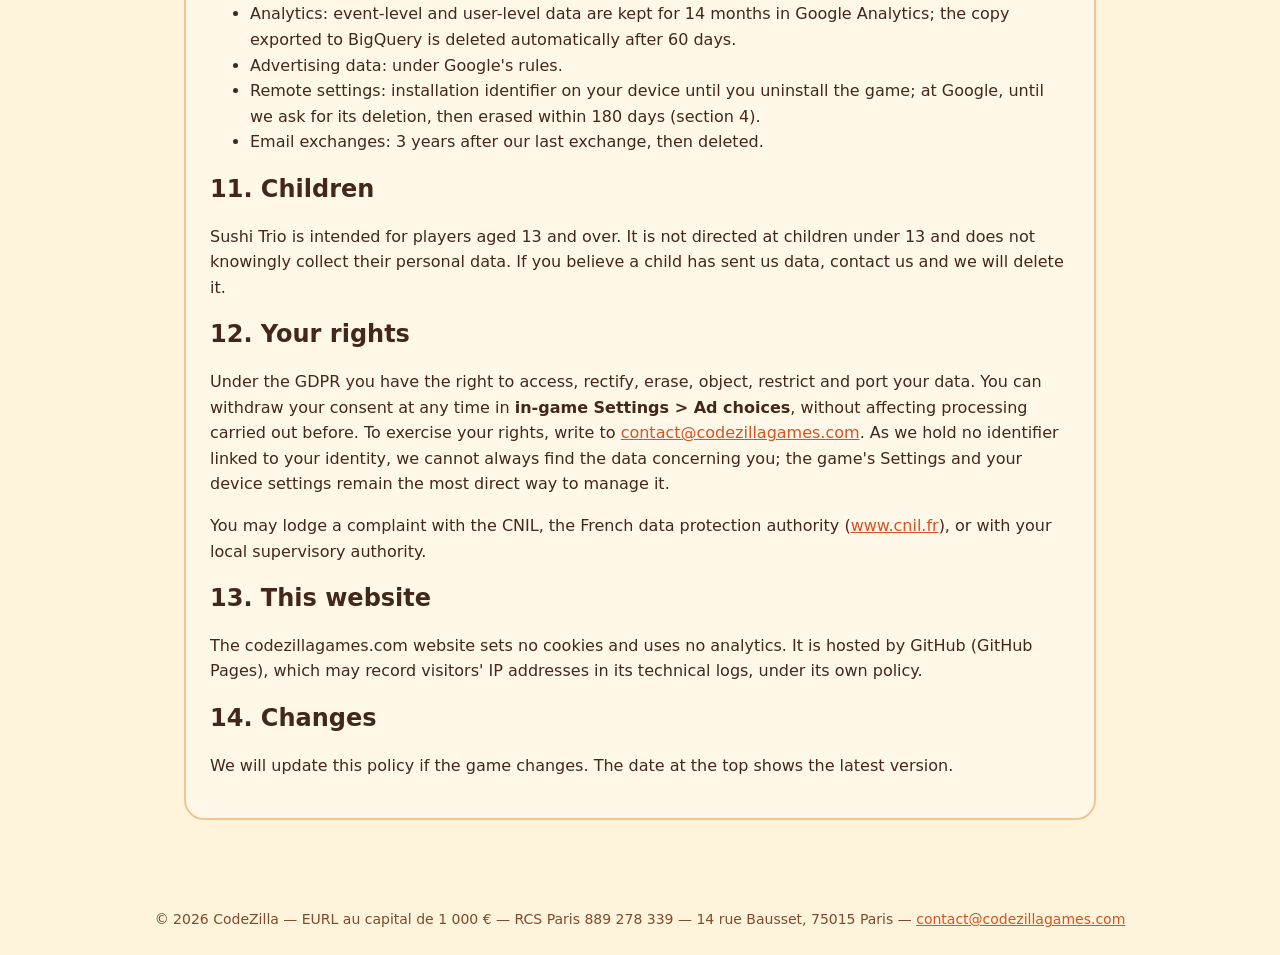
==== commit be752422: "[Site] Confidentialité : opposition à la vente/partage pour les États américains" ====
--- a/confidentialite.html
+++ b/confidentialite.html
@@ -5,7 +5,7 @@
 
 <section class="card" id="fr">
 <h1>Politique de confidentialité — Sushi Trio</h1>
-<p><em>Dernière mise à jour : 13 novembre 2026</em></p>
+<p><em>Dernière mise à jour : 18 novembre 2026</em></p>
 
 <h2>Qui sommes-nous ?</h2>
 <p>Sushi Trio est édité par CodeZilla, SARL à associé unique (EURL) au capital de 1 000 €, RCS Paris 889 278 339, dont le siège est au 14 rue Bausset, 75015 Paris, France. CodeZilla, représentée par son gérant Reinis Grinbergs, est responsable des traitements décrits ici. Contact : <a href="mailto:contact@codezillagames.com">contact@codezillagames.com</a>.</p>
@@ -16,6 +16,7 @@
 <li>Le jeu affiche des publicités fournies par Google AdMob, limitées aux contenus tous publics.</li>
 <li>Pour régler la difficulté des niveaux, le jeu utilise Google Analytics pour Firebase (mesure d'audience) et Firebase Remote Config (réglages à distance).</li>
 <li>Dans l'Espace économique européen (EEE), au Royaume-Uni et en Suisse, un message de Google vous demande votre choix avant toute publicité personnalisée et avant la mesure d'audience. Vous pouvez accepter ou refuser, puis changer d'avis dans <strong>Réglages du jeu &gt; Choix publicitaires</strong>.</li>
+<li>Aux États-Unis, dans les États dont la loi le prévoit (par exemple la Californie), vous pouvez vous opposer à la « vente » ou au « partage » de vos données à des fins publicitaires dans <strong>Réglages du jeu &gt; Choix publicitaires</strong>.</li>
 <li>Le jeu ne demande pas l'autorisation de suivi sur iPhone et n'utilise pas l'identifiant publicitaire de l'iPhone (IDFA).</li>
 <li>Les achats sont traités par Apple ou Google : nous ne recevons jamais vos données de paiement.</li>
 </ul>
@@ -95,7 +96,7 @@
 
 <section class="card" id="en" lang="en">
 <h1>Privacy Policy — Sushi Trio</h1>
-<p><em>Last updated: November 13, 2026</em></p>
+<p><em>Last updated: November 18, 2026</em></p>
 
 <h2>Who we are</h2>
 <p>Sushi Trio is published by CodeZilla, a French single-member limited liability company (EURL) with a share capital of €1,000, registered in Paris under number 889 278 339 (RCS Paris), whose registered office is at 14 rue Bausset, 75015 Paris, France. CodeZilla, represented by its manager Reinis Grinbergs, is the data controller for the processing described here. Contact: <a href="mailto:contact@codezillagames.com">contact@codezillagames.com</a>.</p>
@@ -106,6 +107,7 @@
 <li>The game shows ads served by Google AdMob, limited to content suitable for general audiences.</li>
 <li>To tune level difficulty, the game uses Google Analytics for Firebase (analytics) and Firebase Remote Config (remote settings).</li>
 <li>In the European Economic Area (EEA), the United Kingdom and Switzerland, a Google message asks for your choice before any personalised ads and before analytics. You can accept or refuse, then change your mind in <strong>in-game Settings &gt; Ad choices</strong>.</li>
+<li>In the United States, in states whose law provides for it (for example California), you can opt out of the “sale” or “sharing” of your data for advertising in <strong>in-game Settings &gt; Ad choices</strong>.</li>
 <li>The game does not ask for tracking permission on iPhone and does not use the iPhone advertising identifier (IDFA).</li>
 <li>Purchases are processed by Apple or Google: we never receive your payment details.</li>
 </ul>
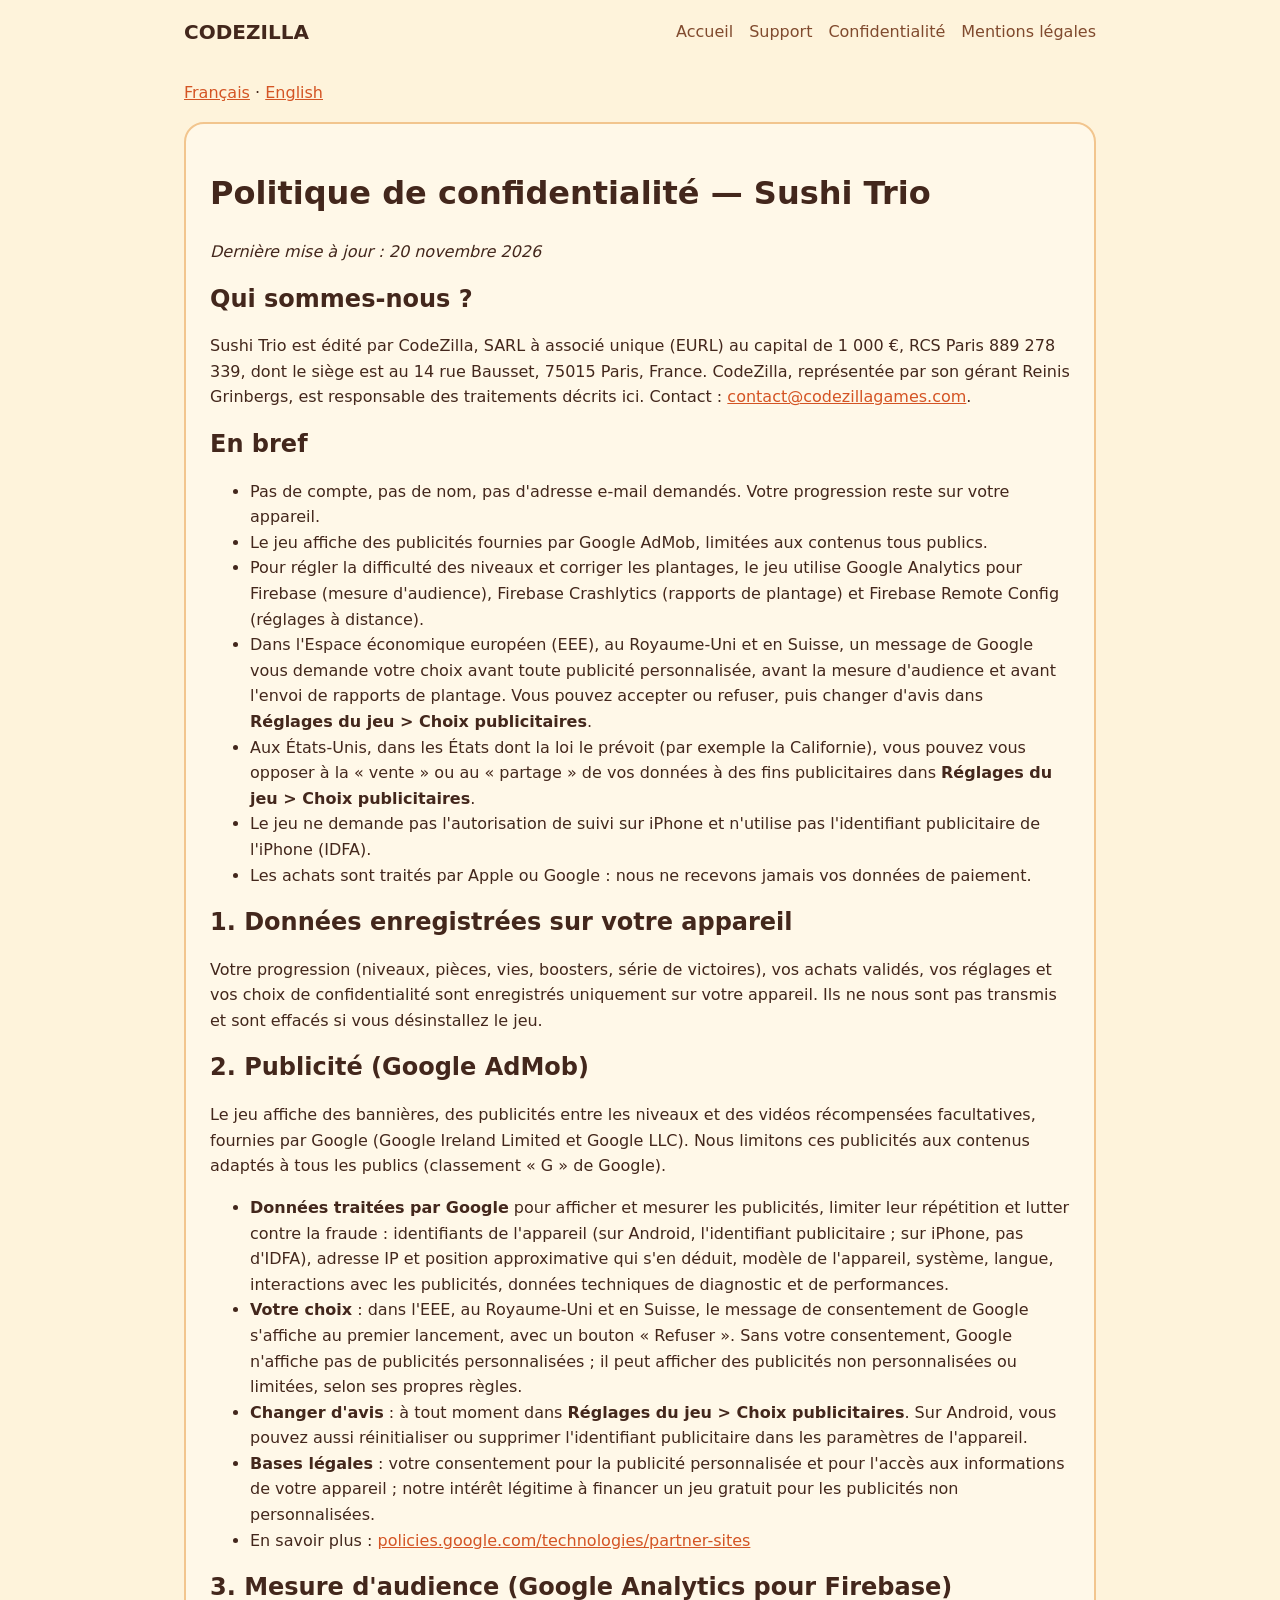
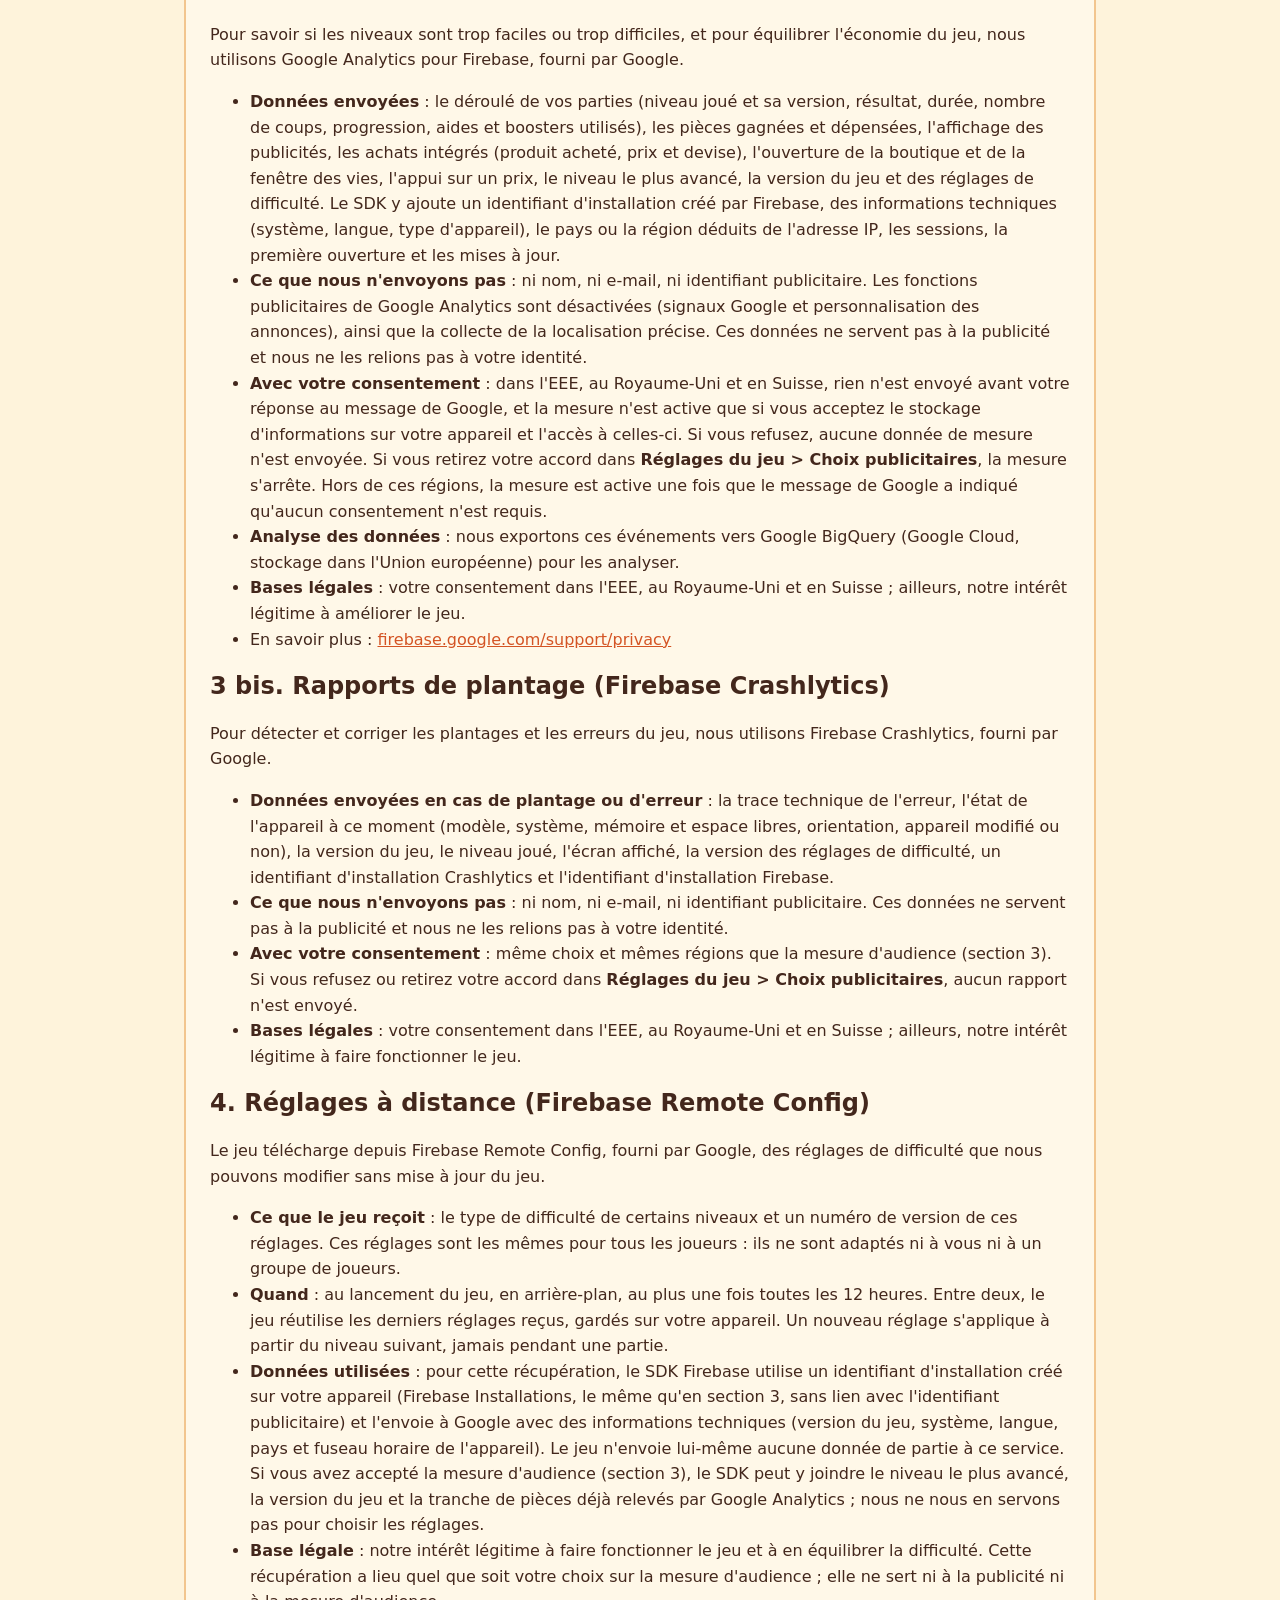
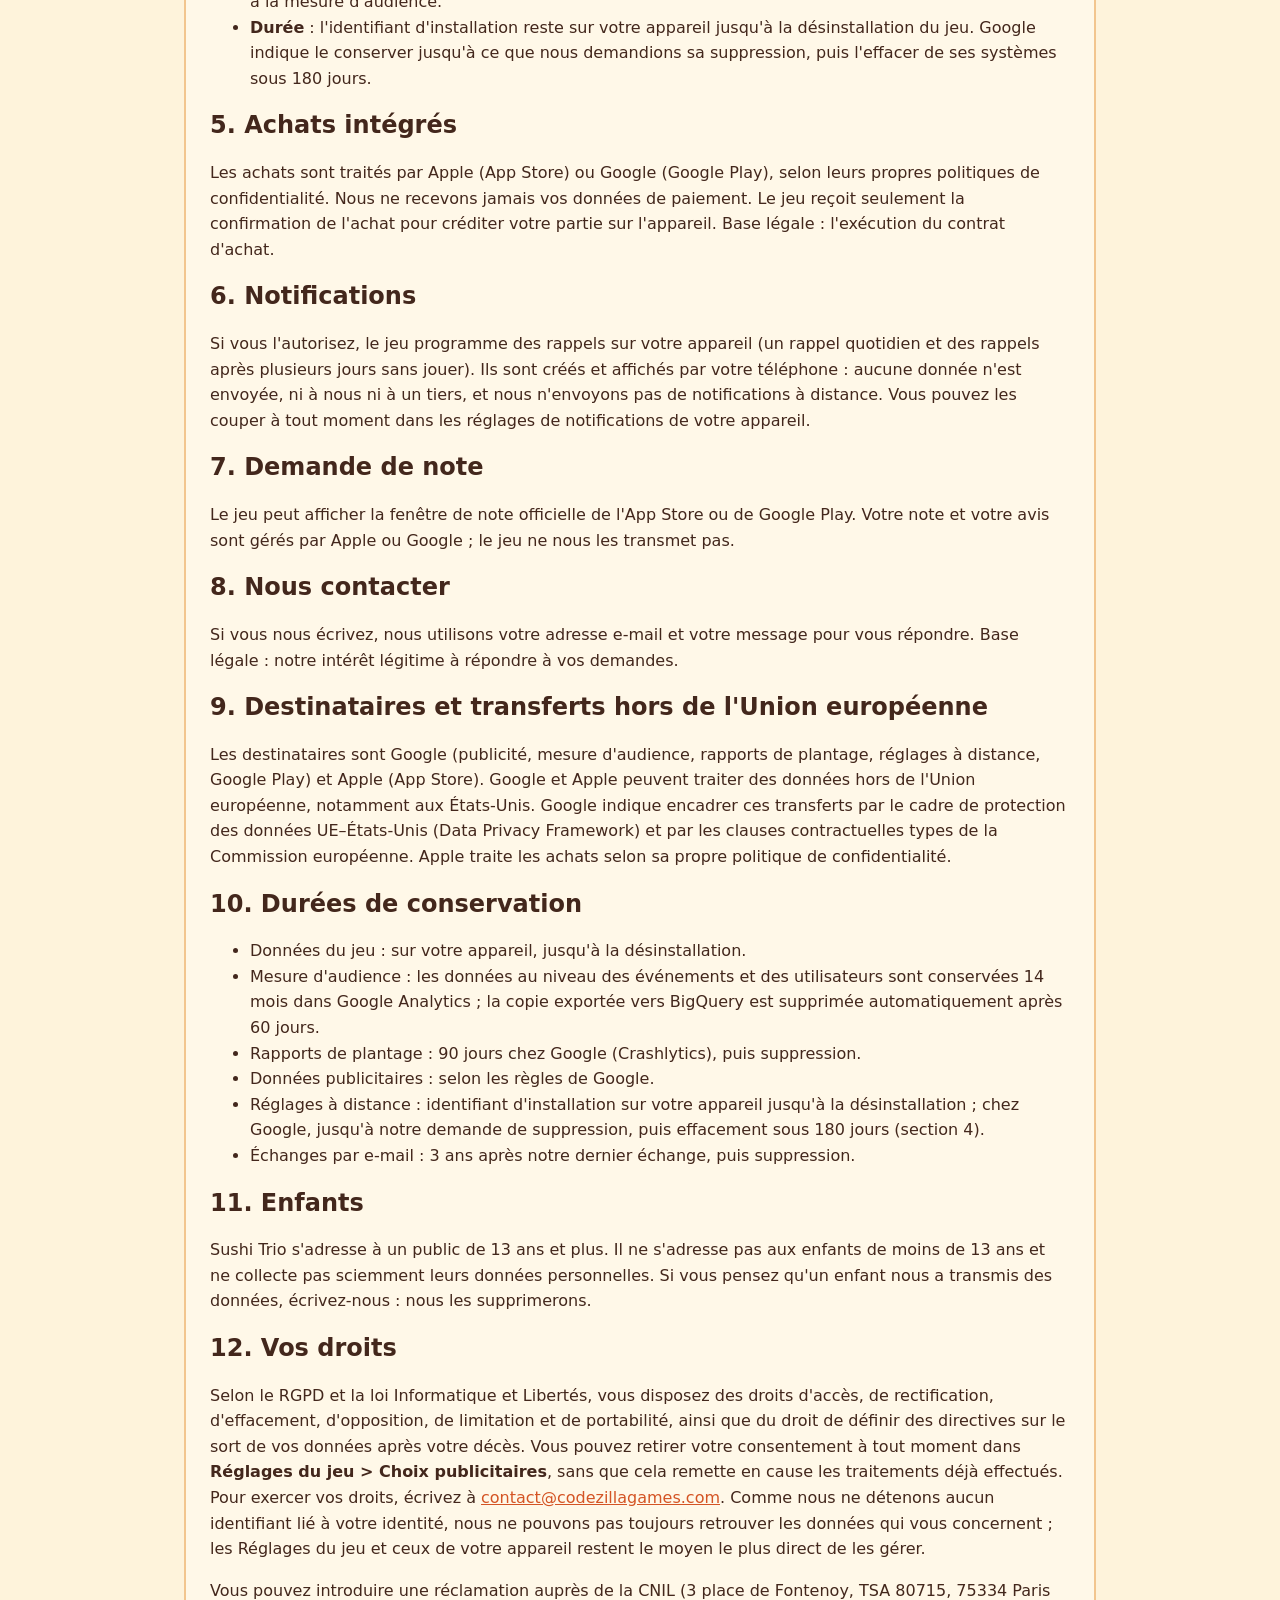
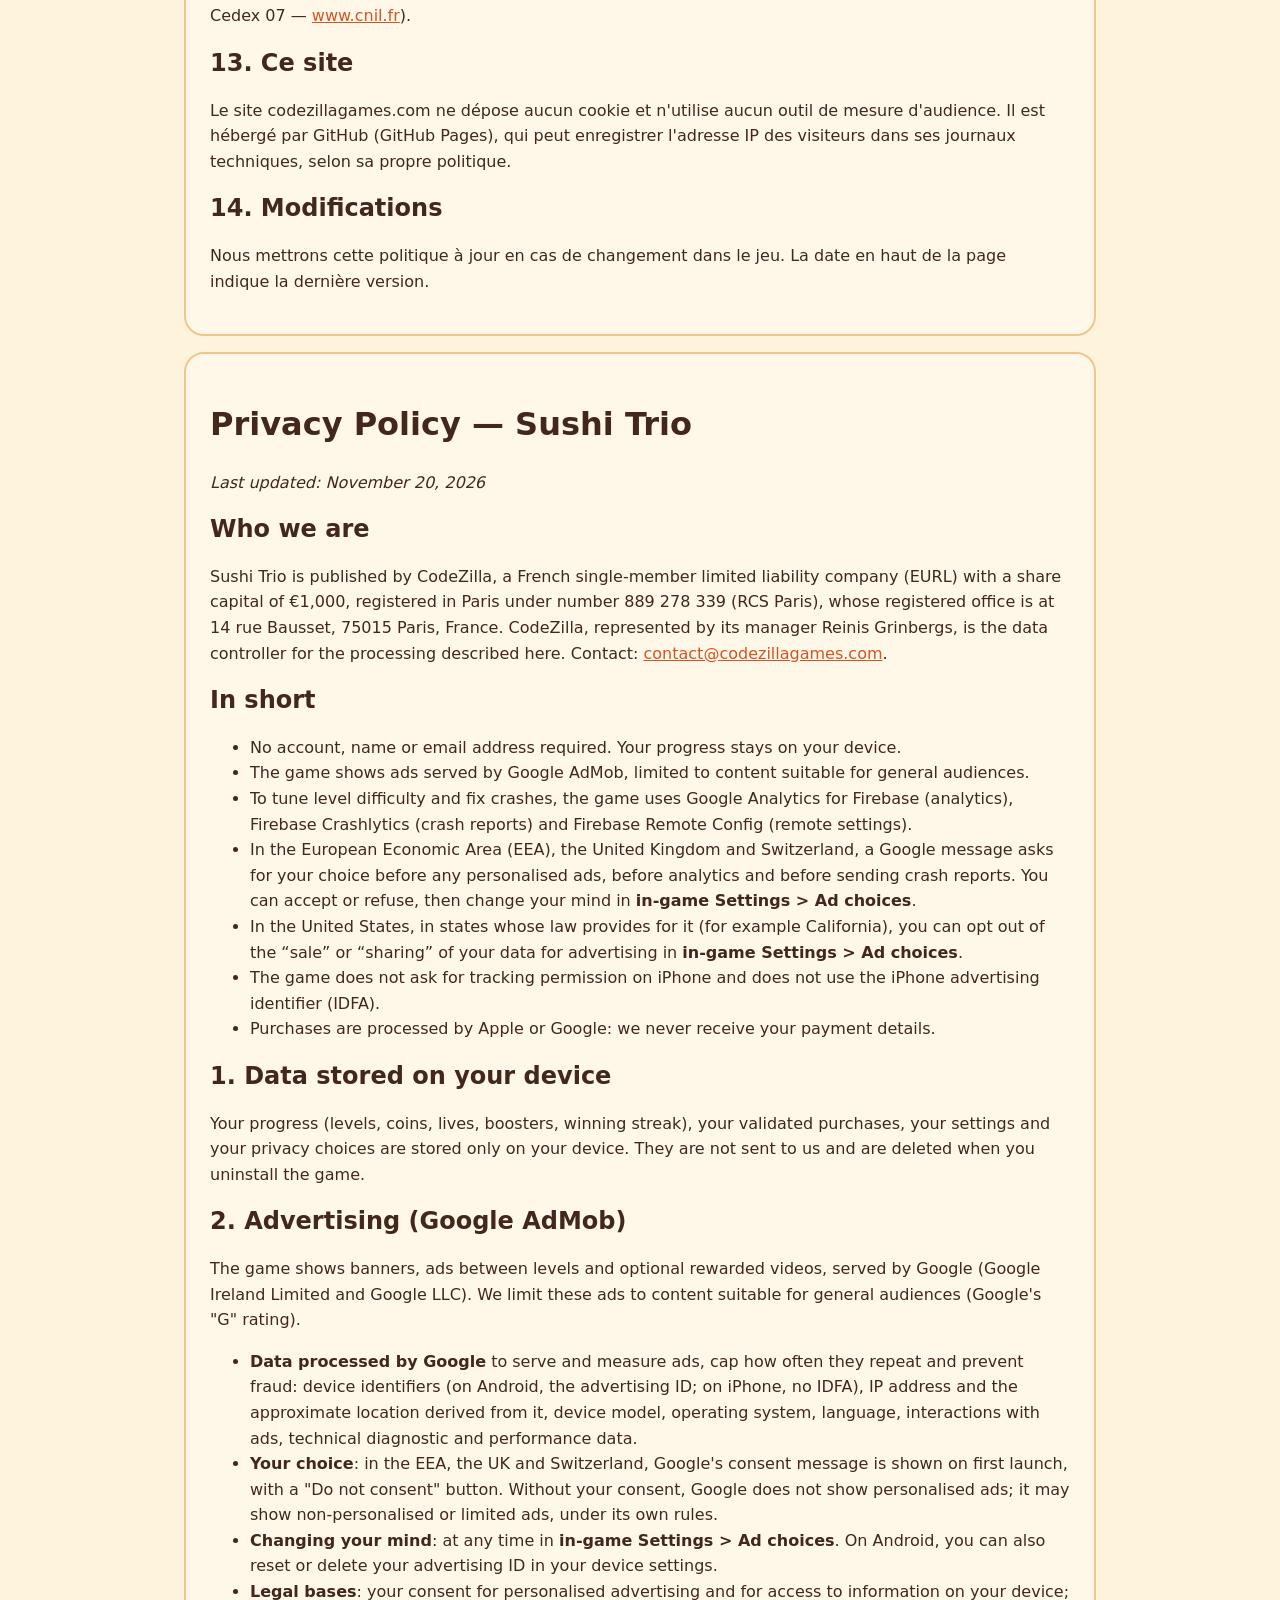
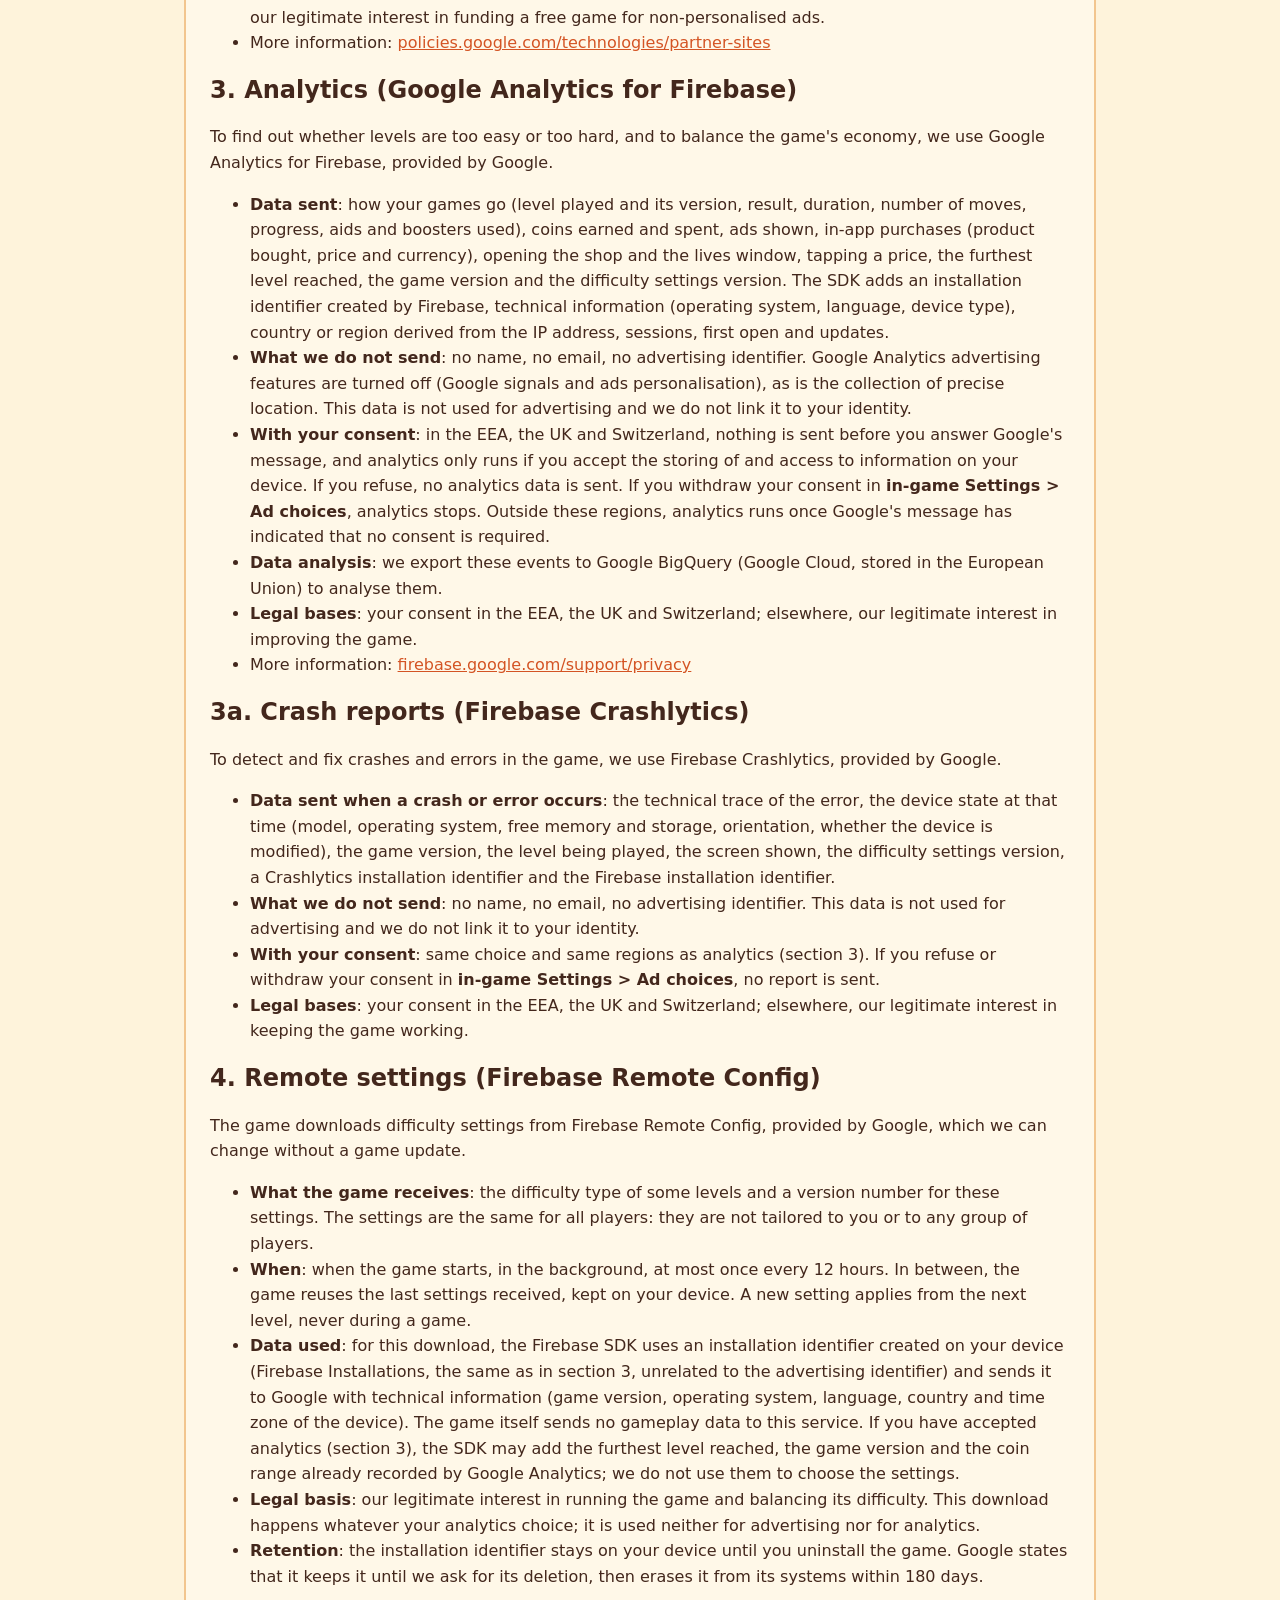
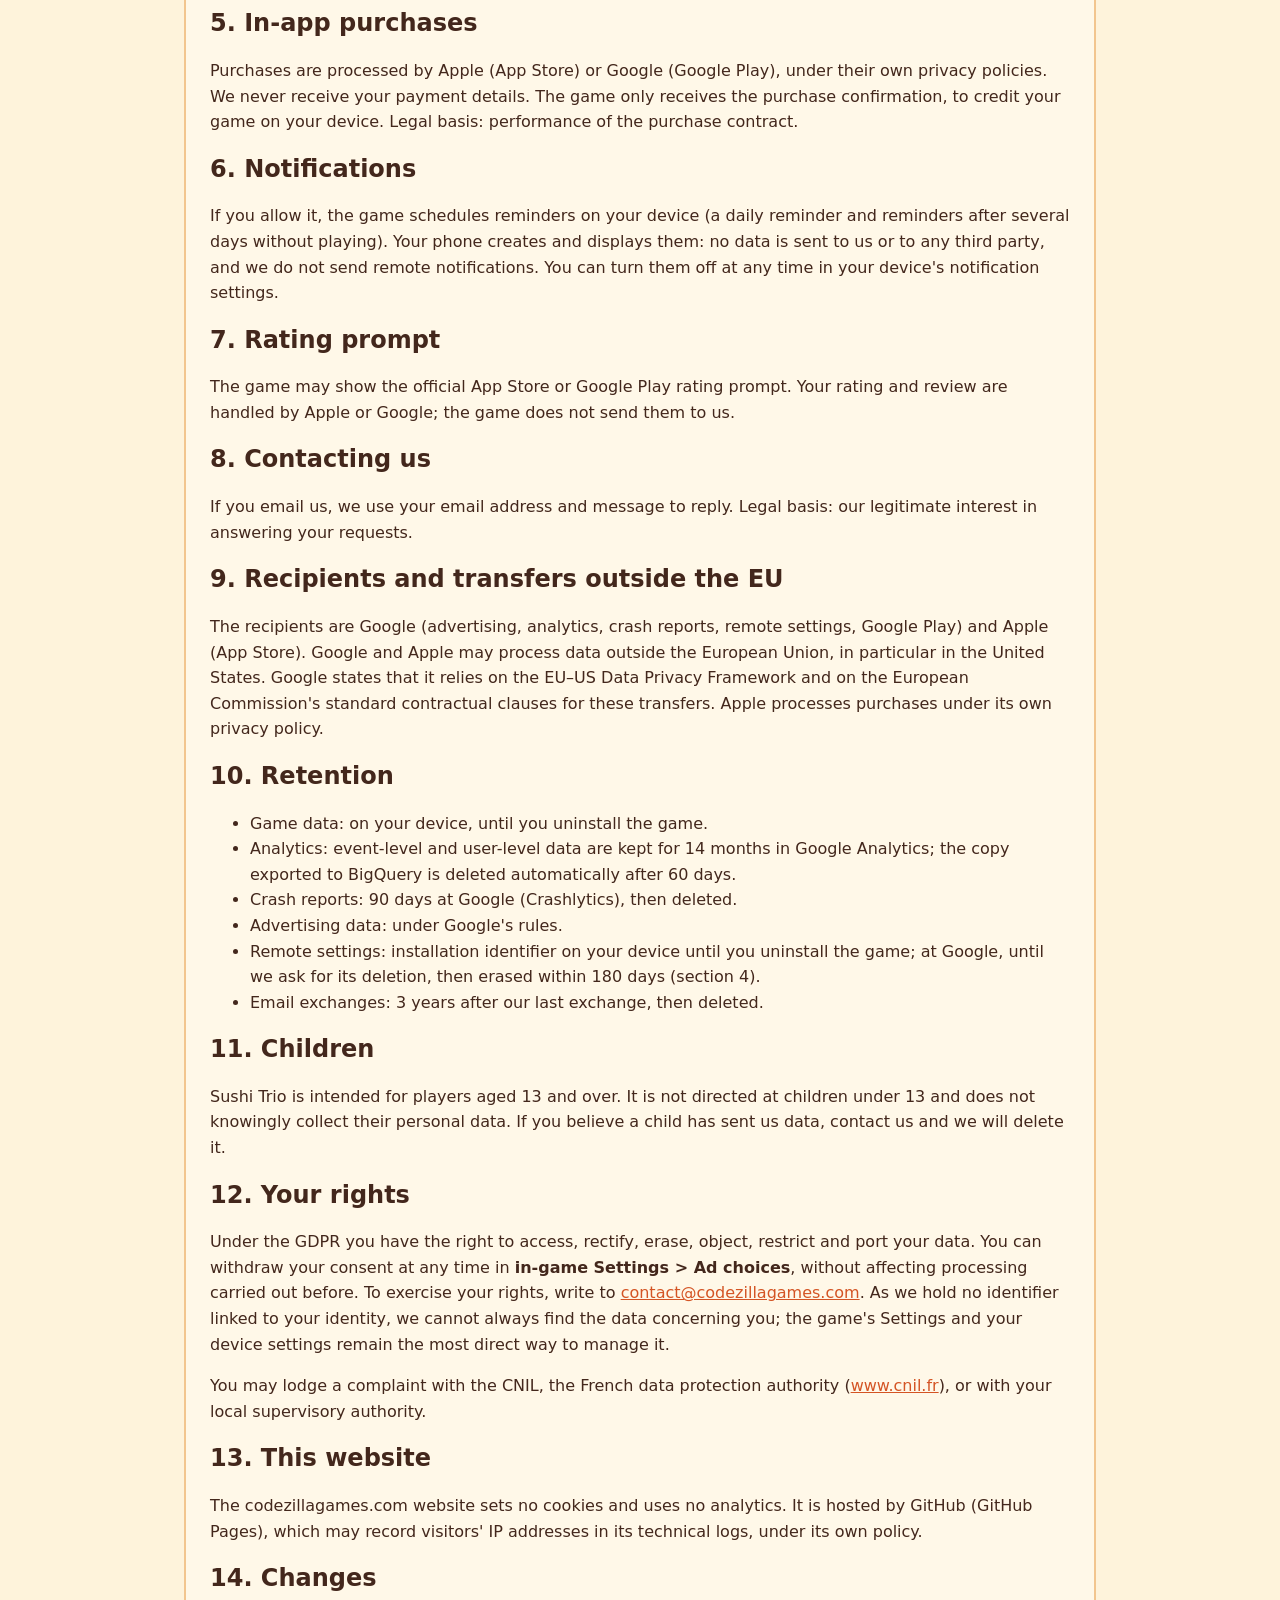
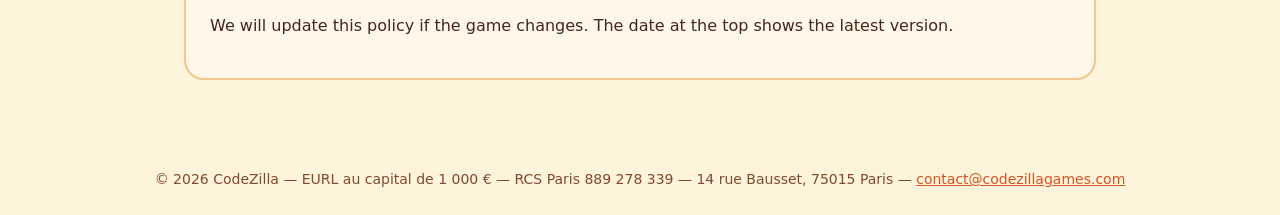
==== commit b75fc1cd: "Politique : Crashlytics et achats (prix, devise) pour la 1.0.1" ====
--- a/confidentialite.html
+++ b/confidentialite.html
@@ -5,7 +5,7 @@
 
 <section class="card" id="fr">
 <h1>Politique de confidentialité — Sushi Trio</h1>
-<p><em>Dernière mise à jour : 18 novembre 2026</em></p>
+<p><em>Dernière mise à jour : 20 novembre 2026</em></p>
 
 <h2>Qui sommes-nous ?</h2>
 <p>Sushi Trio est édité par CodeZilla, SARL à associé unique (EURL) au capital de 1 000 €, RCS Paris 889 278 339, dont le siège est au 14 rue Bausset, 75015 Paris, France. CodeZilla, représentée par son gérant Reinis Grinbergs, est responsable des traitements décrits ici. Contact : <a href="mailto:contact@codezillagames.com">contact@codezillagames.com</a>.</p>
@@ -14,8 +14,8 @@
 <ul>
 <li>Pas de compte, pas de nom, pas d'adresse e-mail demandés. Votre progression reste sur votre appareil.</li>
 <li>Le jeu affiche des publicités fournies par Google AdMob, limitées aux contenus tous publics.</li>
-<li>Pour régler la difficulté des niveaux, le jeu utilise Google Analytics pour Firebase (mesure d'audience) et Firebase Remote Config (réglages à distance).</li>
-<li>Dans l'Espace économique européen (EEE), au Royaume-Uni et en Suisse, un message de Google vous demande votre choix avant toute publicité personnalisée et avant la mesure d'audience. Vous pouvez accepter ou refuser, puis changer d'avis dans <strong>Réglages du jeu &gt; Choix publicitaires</strong>.</li>
+<li>Pour régler la difficulté des niveaux et corriger les plantages, le jeu utilise Google Analytics pour Firebase (mesure d'audience), Firebase Crashlytics (rapports de plantage) et Firebase Remote Config (réglages à distance).</li>
+<li>Dans l'Espace économique européen (EEE), au Royaume-Uni et en Suisse, un message de Google vous demande votre choix avant toute publicité personnalisée, avant la mesure d'audience et avant l'envoi de rapports de plantage. Vous pouvez accepter ou refuser, puis changer d'avis dans <strong>Réglages du jeu &gt; Choix publicitaires</strong>.</li>
 <li>Aux États-Unis, dans les États dont la loi le prévoit (par exemple la Californie), vous pouvez vous opposer à la « vente » ou au « partage » de vos données à des fins publicitaires dans <strong>Réglages du jeu &gt; Choix publicitaires</strong>.</li>
 <li>Le jeu ne demande pas l'autorisation de suivi sur iPhone et n'utilise pas l'identifiant publicitaire de l'iPhone (IDFA).</li>
 <li>Les achats sont traités par Apple ou Google : nous ne recevons jamais vos données de paiement.</li>
@@ -37,13 +37,21 @@
 <h2>3. Mesure d'audience (Google Analytics pour Firebase)</h2>
 <p>Pour savoir si les niveaux sont trop faciles ou trop difficiles, et pour équilibrer l'économie du jeu, nous utilisons Google Analytics pour Firebase, fourni par Google.</p>
 <ul>
-<li><strong>Données envoyées</strong> : le déroulé de vos parties (niveau joué et sa version, résultat, durée, nombre de coups, progression, aides et boosters utilisés), les pièces gagnées et dépensées, l'affichage des publicités, les achats intégrés (produit acheté ; le SDK de Google peut aussi relever le prix et la devise), le niveau le plus avancé, la version du jeu et des réglages de difficulté. Le SDK y ajoute un identifiant d'installation créé par Firebase, des informations techniques (système, langue, type d'appareil), le pays ou la région déduits de l'adresse IP, les sessions, la première ouverture et les mises à jour.</li>
+<li><strong>Données envoyées</strong> : le déroulé de vos parties (niveau joué et sa version, résultat, durée, nombre de coups, progression, aides et boosters utilisés), les pièces gagnées et dépensées, l'affichage des publicités, les achats intégrés (produit acheté, prix et devise), l'ouverture de la boutique et de la fenêtre des vies, l'appui sur un prix, le niveau le plus avancé, la version du jeu et des réglages de difficulté. Le SDK y ajoute un identifiant d'installation créé par Firebase, des informations techniques (système, langue, type d'appareil), le pays ou la région déduits de l'adresse IP, les sessions, la première ouverture et les mises à jour.</li>
 <li><strong>Ce que nous n'envoyons pas</strong> : ni nom, ni e-mail, ni identifiant publicitaire. Les fonctions publicitaires de Google Analytics sont désactivées (signaux Google et personnalisation des annonces), ainsi que la collecte de la localisation précise. Ces données ne servent pas à la publicité et nous ne les relions pas à votre identité.</li>
 <li><strong>Avec votre consentement</strong> : dans l'EEE, au Royaume-Uni et en Suisse, rien n'est envoyé avant votre réponse au message de Google, et la mesure n'est active que si vous acceptez le stockage d'informations sur votre appareil et l'accès à celles-ci. Si vous refusez, aucune donnée de mesure n'est envoyée. Si vous retirez votre accord dans <strong>Réglages du jeu &gt; Choix publicitaires</strong>, la mesure s'arrête. Hors de ces régions, la mesure est active une fois que le message de Google a indiqué qu'aucun consentement n'est requis.</li>
 <li><strong>Analyse des données</strong> : nous exportons ces événements vers Google BigQuery (Google Cloud, stockage dans l'Union européenne) pour les analyser.</li>
 <li><strong>Bases légales</strong> : votre consentement dans l'EEE, au Royaume-Uni et en Suisse ; ailleurs, notre intérêt légitime à améliorer le jeu.</li>
-<li>Le jeu n'utilise aucun outil de rapport de plantage.</li>
 <li>En savoir plus : <a href="https://firebase.google.com/support/privacy">firebase.google.com/support/privacy</a></li>
+</ul>
+
+<h2>3 bis. Rapports de plantage (Firebase Crashlytics)</h2>
+<p>Pour détecter et corriger les plantages et les erreurs du jeu, nous utilisons Firebase Crashlytics, fourni par Google.</p>
+<ul>
+<li><strong>Données envoyées en cas de plantage ou d'erreur</strong> : la trace technique de l'erreur, l'état de l'appareil à ce moment (modèle, système, mémoire et espace libres, orientation, appareil modifié ou non), la version du jeu, le niveau joué, l'écran affiché, la version des réglages de difficulté, un identifiant d'installation Crashlytics et l'identifiant d'installation Firebase.</li>
+<li><strong>Ce que nous n'envoyons pas</strong> : ni nom, ni e-mail, ni identifiant publicitaire. Ces données ne servent pas à la publicité et nous ne les relions pas à votre identité.</li>
+<li><strong>Avec votre consentement</strong> : même choix et mêmes régions que la mesure d'audience (section 3). Si vous refusez ou retirez votre accord dans <strong>Réglages du jeu &gt; Choix publicitaires</strong>, aucun rapport n'est envoyé.</li>
+<li><strong>Bases légales</strong> : votre consentement dans l'EEE, au Royaume-Uni et en Suisse ; ailleurs, notre intérêt légitime à faire fonctionner le jeu.</li>
 </ul>
 
 <h2>4. Réglages à distance (Firebase Remote Config)</h2>
@@ -69,12 +77,13 @@
 <p>Si vous nous écrivez, nous utilisons votre adresse e-mail et votre message pour vous répondre. Base légale : notre intérêt légitime à répondre à vos demandes.</p>
 
 <h2>9. Destinataires et transferts hors de l'Union européenne</h2>
-<p>Les destinataires sont Google (publicité, mesure d'audience, réglages à distance, Google Play) et Apple (App Store). Google et Apple peuvent traiter des données hors de l'Union européenne, notamment aux États-Unis. Google indique encadrer ces transferts par le cadre de protection des données UE–États-Unis (Data Privacy Framework) et par les clauses contractuelles types de la Commission européenne. Apple traite les achats selon sa propre politique de confidentialité.</p>
+<p>Les destinataires sont Google (publicité, mesure d'audience, rapports de plantage, réglages à distance, Google Play) et Apple (App Store). Google et Apple peuvent traiter des données hors de l'Union européenne, notamment aux États-Unis. Google indique encadrer ces transferts par le cadre de protection des données UE–États-Unis (Data Privacy Framework) et par les clauses contractuelles types de la Commission européenne. Apple traite les achats selon sa propre politique de confidentialité.</p>
 
 <h2>10. Durées de conservation</h2>
 <ul>
 <li>Données du jeu : sur votre appareil, jusqu'à la désinstallation.</li>
 <li>Mesure d'audience : les données au niveau des événements et des utilisateurs sont conservées 14 mois dans Google Analytics ; la copie exportée vers BigQuery est supprimée automatiquement après 60 jours.</li>
+<li>Rapports de plantage : 90 jours chez Google (Crashlytics), puis suppression.</li>
 <li>Données publicitaires : selon les règles de Google.</li>
 <li>Réglages à distance : identifiant d'installation sur votre appareil jusqu'à la désinstallation ; chez Google, jusqu'à notre demande de suppression, puis effacement sous 180 jours (section 4).</li>
 <li>Échanges par e-mail : 3 ans après notre dernier échange, puis suppression.</li>
@@ -96,7 +105,7 @@
 
 <section class="card" id="en" lang="en">
 <h1>Privacy Policy — Sushi Trio</h1>
-<p><em>Last updated: November 18, 2026</em></p>
+<p><em>Last updated: November 20, 2026</em></p>
 
 <h2>Who we are</h2>
 <p>Sushi Trio is published by CodeZilla, a French single-member limited liability company (EURL) with a share capital of €1,000, registered in Paris under number 889 278 339 (RCS Paris), whose registered office is at 14 rue Bausset, 75015 Paris, France. CodeZilla, represented by its manager Reinis Grinbergs, is the data controller for the processing described here. Contact: <a href="mailto:contact@codezillagames.com">contact@codezillagames.com</a>.</p>
@@ -105,8 +114,8 @@
 <ul>
 <li>No account, name or email address required. Your progress stays on your device.</li>
 <li>The game shows ads served by Google AdMob, limited to content suitable for general audiences.</li>
-<li>To tune level difficulty, the game uses Google Analytics for Firebase (analytics) and Firebase Remote Config (remote settings).</li>
-<li>In the European Economic Area (EEA), the United Kingdom and Switzerland, a Google message asks for your choice before any personalised ads and before analytics. You can accept or refuse, then change your mind in <strong>in-game Settings &gt; Ad choices</strong>.</li>
+<li>To tune level difficulty and fix crashes, the game uses Google Analytics for Firebase (analytics), Firebase Crashlytics (crash reports) and Firebase Remote Config (remote settings).</li>
+<li>In the European Economic Area (EEA), the United Kingdom and Switzerland, a Google message asks for your choice before any personalised ads, before analytics and before sending crash reports. You can accept or refuse, then change your mind in <strong>in-game Settings &gt; Ad choices</strong>.</li>
 <li>In the United States, in states whose law provides for it (for example California), you can opt out of the “sale” or “sharing” of your data for advertising in <strong>in-game Settings &gt; Ad choices</strong>.</li>
 <li>The game does not ask for tracking permission on iPhone and does not use the iPhone advertising identifier (IDFA).</li>
 <li>Purchases are processed by Apple or Google: we never receive your payment details.</li>
@@ -128,13 +137,21 @@
 <h2>3. Analytics (Google Analytics for Firebase)</h2>
 <p>To find out whether levels are too easy or too hard, and to balance the game's economy, we use Google Analytics for Firebase, provided by Google.</p>
 <ul>
-<li><strong>Data sent</strong>: how your games go (level played and its version, result, duration, number of moves, progress, aids and boosters used), coins earned and spent, ads shown, in-app purchases (product bought; Google's SDK may also record the price and currency), the furthest level reached, the game version and the difficulty settings version. The SDK adds an installation identifier created by Firebase, technical information (operating system, language, device type), country or region derived from the IP address, sessions, first open and updates.</li>
+<li><strong>Data sent</strong>: how your games go (level played and its version, result, duration, number of moves, progress, aids and boosters used), coins earned and spent, ads shown, in-app purchases (product bought, price and currency), opening the shop and the lives window, tapping a price, the furthest level reached, the game version and the difficulty settings version. The SDK adds an installation identifier created by Firebase, technical information (operating system, language, device type), country or region derived from the IP address, sessions, first open and updates.</li>
 <li><strong>What we do not send</strong>: no name, no email, no advertising identifier. Google Analytics advertising features are turned off (Google signals and ads personalisation), as is the collection of precise location. This data is not used for advertising and we do not link it to your identity.</li>
 <li><strong>With your consent</strong>: in the EEA, the UK and Switzerland, nothing is sent before you answer Google's message, and analytics only runs if you accept the storing of and access to information on your device. If you refuse, no analytics data is sent. If you withdraw your consent in <strong>in-game Settings &gt; Ad choices</strong>, analytics stops. Outside these regions, analytics runs once Google's message has indicated that no consent is required.</li>
 <li><strong>Data analysis</strong>: we export these events to Google BigQuery (Google Cloud, stored in the European Union) to analyse them.</li>
 <li><strong>Legal bases</strong>: your consent in the EEA, the UK and Switzerland; elsewhere, our legitimate interest in improving the game.</li>
-<li>The game uses no crash-reporting tool.</li>
 <li>More information: <a href="https://firebase.google.com/support/privacy">firebase.google.com/support/privacy</a></li>
+</ul>
+
+<h2>3a. Crash reports (Firebase Crashlytics)</h2>
+<p>To detect and fix crashes and errors in the game, we use Firebase Crashlytics, provided by Google.</p>
+<ul>
+<li><strong>Data sent when a crash or error occurs</strong>: the technical trace of the error, the device state at that time (model, operating system, free memory and storage, orientation, whether the device is modified), the game version, the level being played, the screen shown, the difficulty settings version, a Crashlytics installation identifier and the Firebase installation identifier.</li>
+<li><strong>What we do not send</strong>: no name, no email, no advertising identifier. This data is not used for advertising and we do not link it to your identity.</li>
+<li><strong>With your consent</strong>: same choice and same regions as analytics (section 3). If you refuse or withdraw your consent in <strong>in-game Settings &gt; Ad choices</strong>, no report is sent.</li>
+<li><strong>Legal bases</strong>: your consent in the EEA, the UK and Switzerland; elsewhere, our legitimate interest in keeping the game working.</li>
 </ul>
 
 <h2>4. Remote settings (Firebase Remote Config)</h2>
@@ -160,12 +177,13 @@
 <p>If you email us, we use your email address and message to reply. Legal basis: our legitimate interest in answering your requests.</p>
 
 <h2>9. Recipients and transfers outside the EU</h2>
-<p>The recipients are Google (advertising, analytics, remote settings, Google Play) and Apple (App Store). Google and Apple may process data outside the European Union, in particular in the United States. Google states that it relies on the EU–US Data Privacy Framework and on the European Commission's standard contractual clauses for these transfers. Apple processes purchases under its own privacy policy.</p>
+<p>The recipients are Google (advertising, analytics, crash reports, remote settings, Google Play) and Apple (App Store). Google and Apple may process data outside the European Union, in particular in the United States. Google states that it relies on the EU–US Data Privacy Framework and on the European Commission's standard contractual clauses for these transfers. Apple processes purchases under its own privacy policy.</p>
 
 <h2>10. Retention</h2>
 <ul>
 <li>Game data: on your device, until you uninstall the game.</li>
 <li>Analytics: event-level and user-level data are kept for 14 months in Google Analytics; the copy exported to BigQuery is deleted automatically after 60 days.</li>
+<li>Crash reports: 90 days at Google (Crashlytics), then deleted.</li>
 <li>Advertising data: under Google's rules.</li>
 <li>Remote settings: installation identifier on your device until you uninstall the game; at Google, until we ask for its deletion, then erased within 180 days (section 4).</li>
 <li>Email exchanges: 3 years after our last exchange, then deleted.</li>
--- a/style.css
+++ b/style.css
@@ -5,5 +5,6 @@
 main{max-width:960px;margin:auto;padding:0 24px 48px}.card{background:var(--card);border:2px solid #F2C58E;border-radius:20px;padding:24px;margin:16px 0}
 h1,h2{color:var(--ink);line-height:1.2}h1{font-size:32px}a{color:var(--accent)}.hero{text-align:center}.hero img.logo{max-width:420px;width:100%}
 .hero img.icon{width:96px;height:96px;border-radius:22px}footer{text-align:center;color:var(--muted);font-size:14px;padding:24px}
+.stores{margin:20px 0 4px}a.store{display:inline-block;background:var(--ink);color:#FFF8E8;font-weight:700;padding:12px 22px;border-radius:14px;text-decoration:none}a.store:hover{background:var(--accent)}
 .todo{background:#ffe1d6;padding:0 4px;border-radius:4px}
 @media (max-width:600px){nav a{margin-left:10px}h1{font-size:26px}}
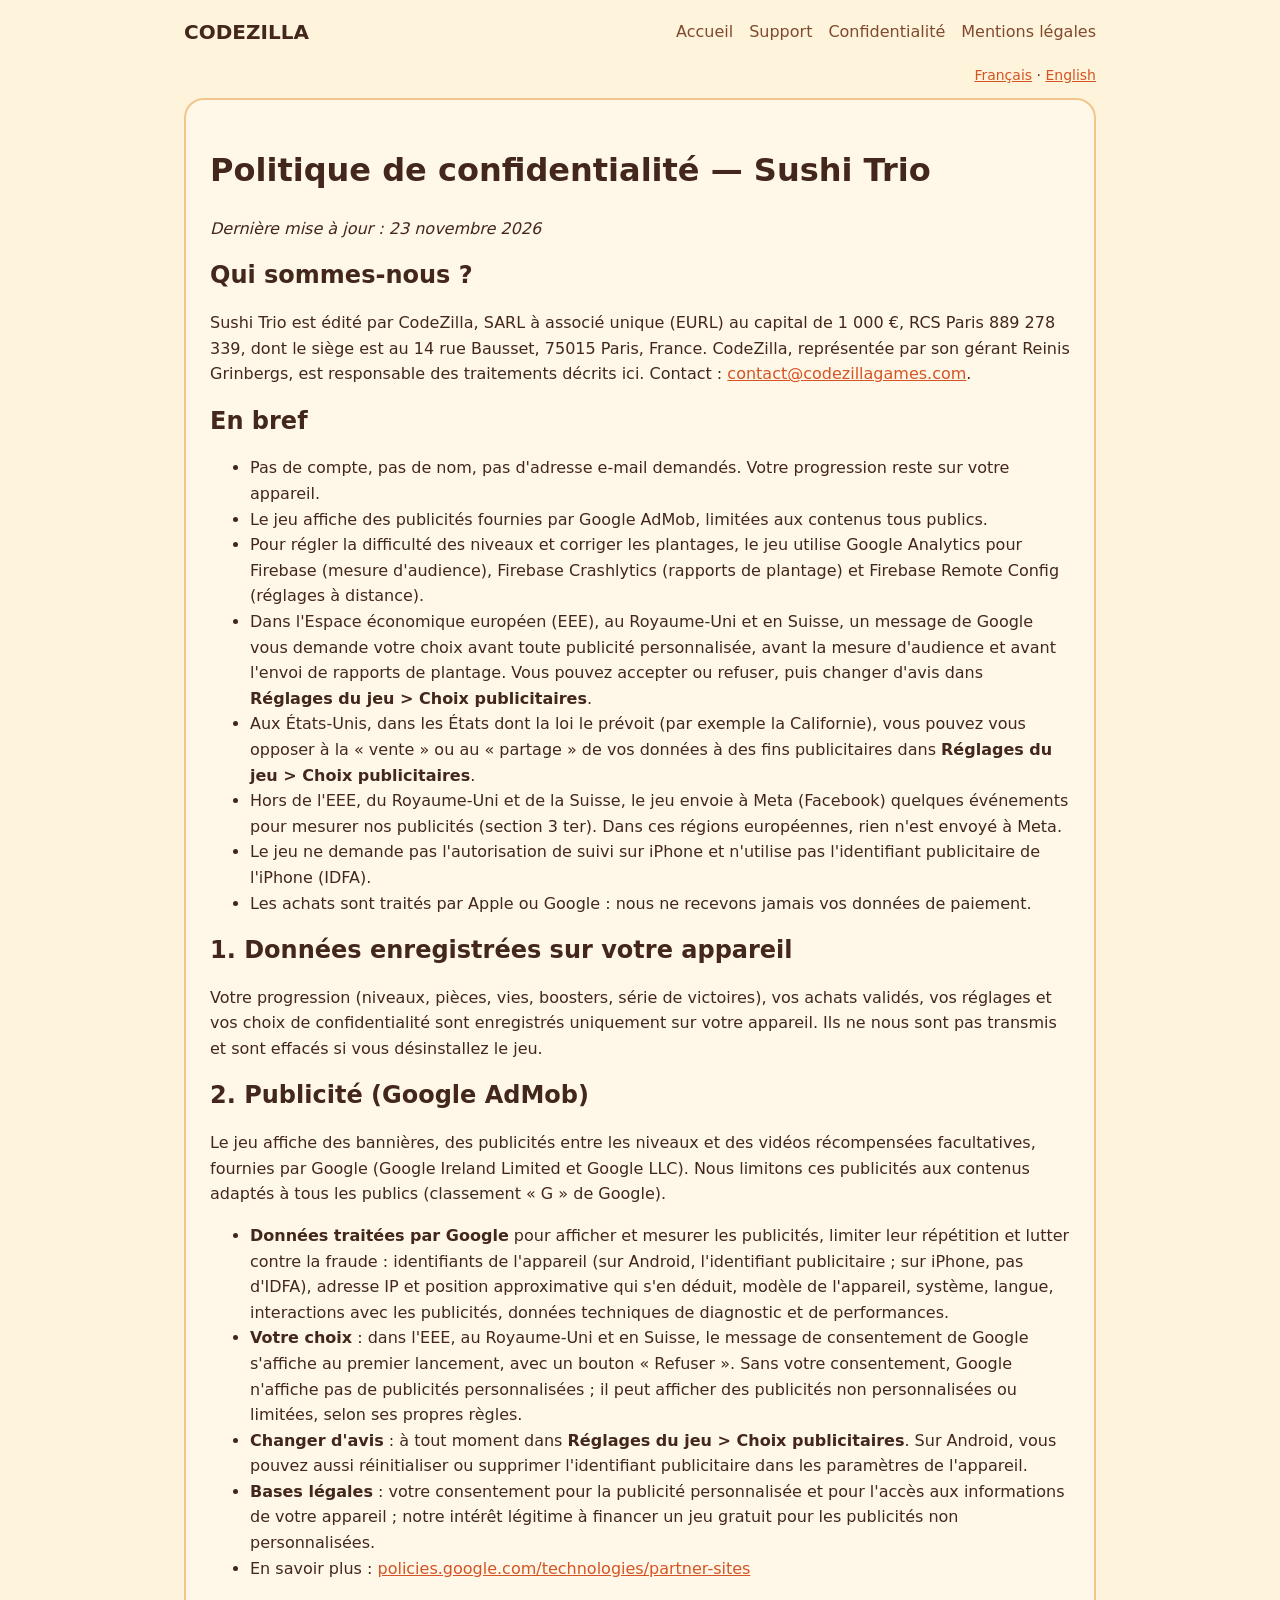
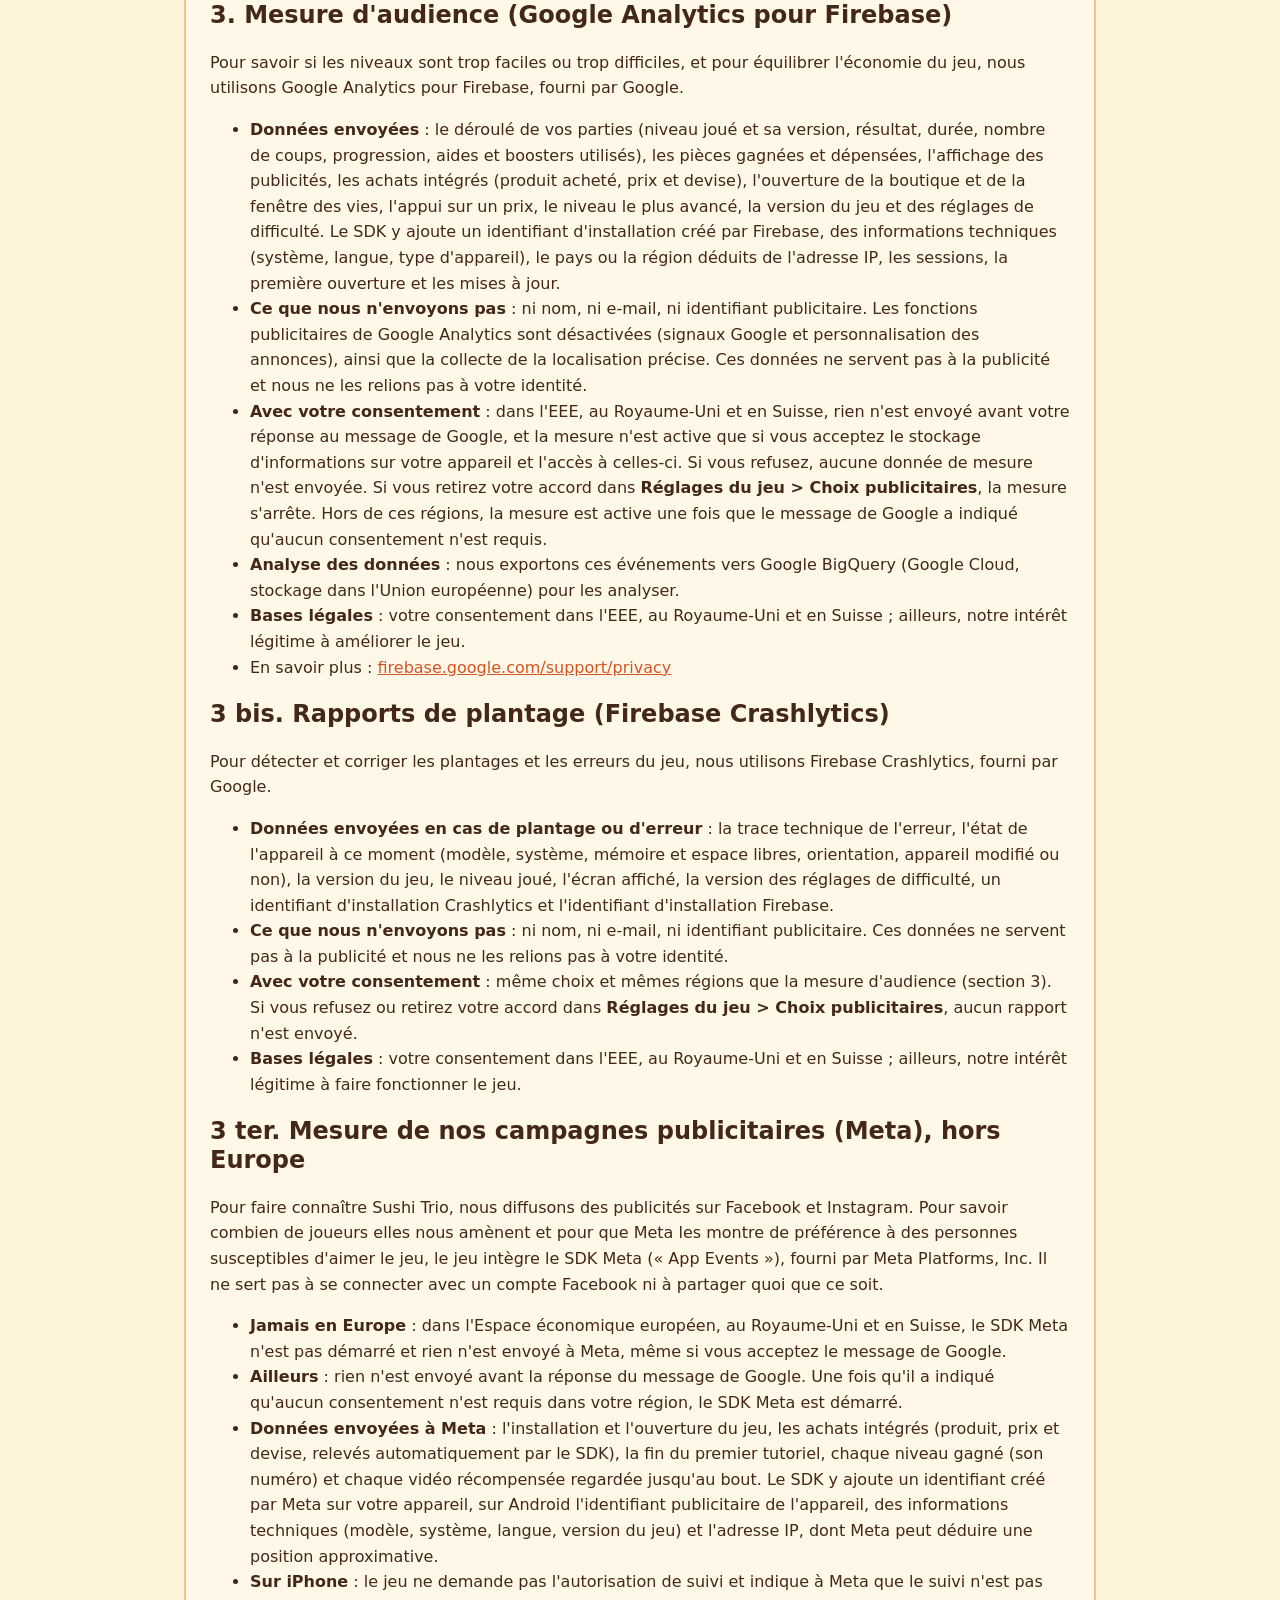
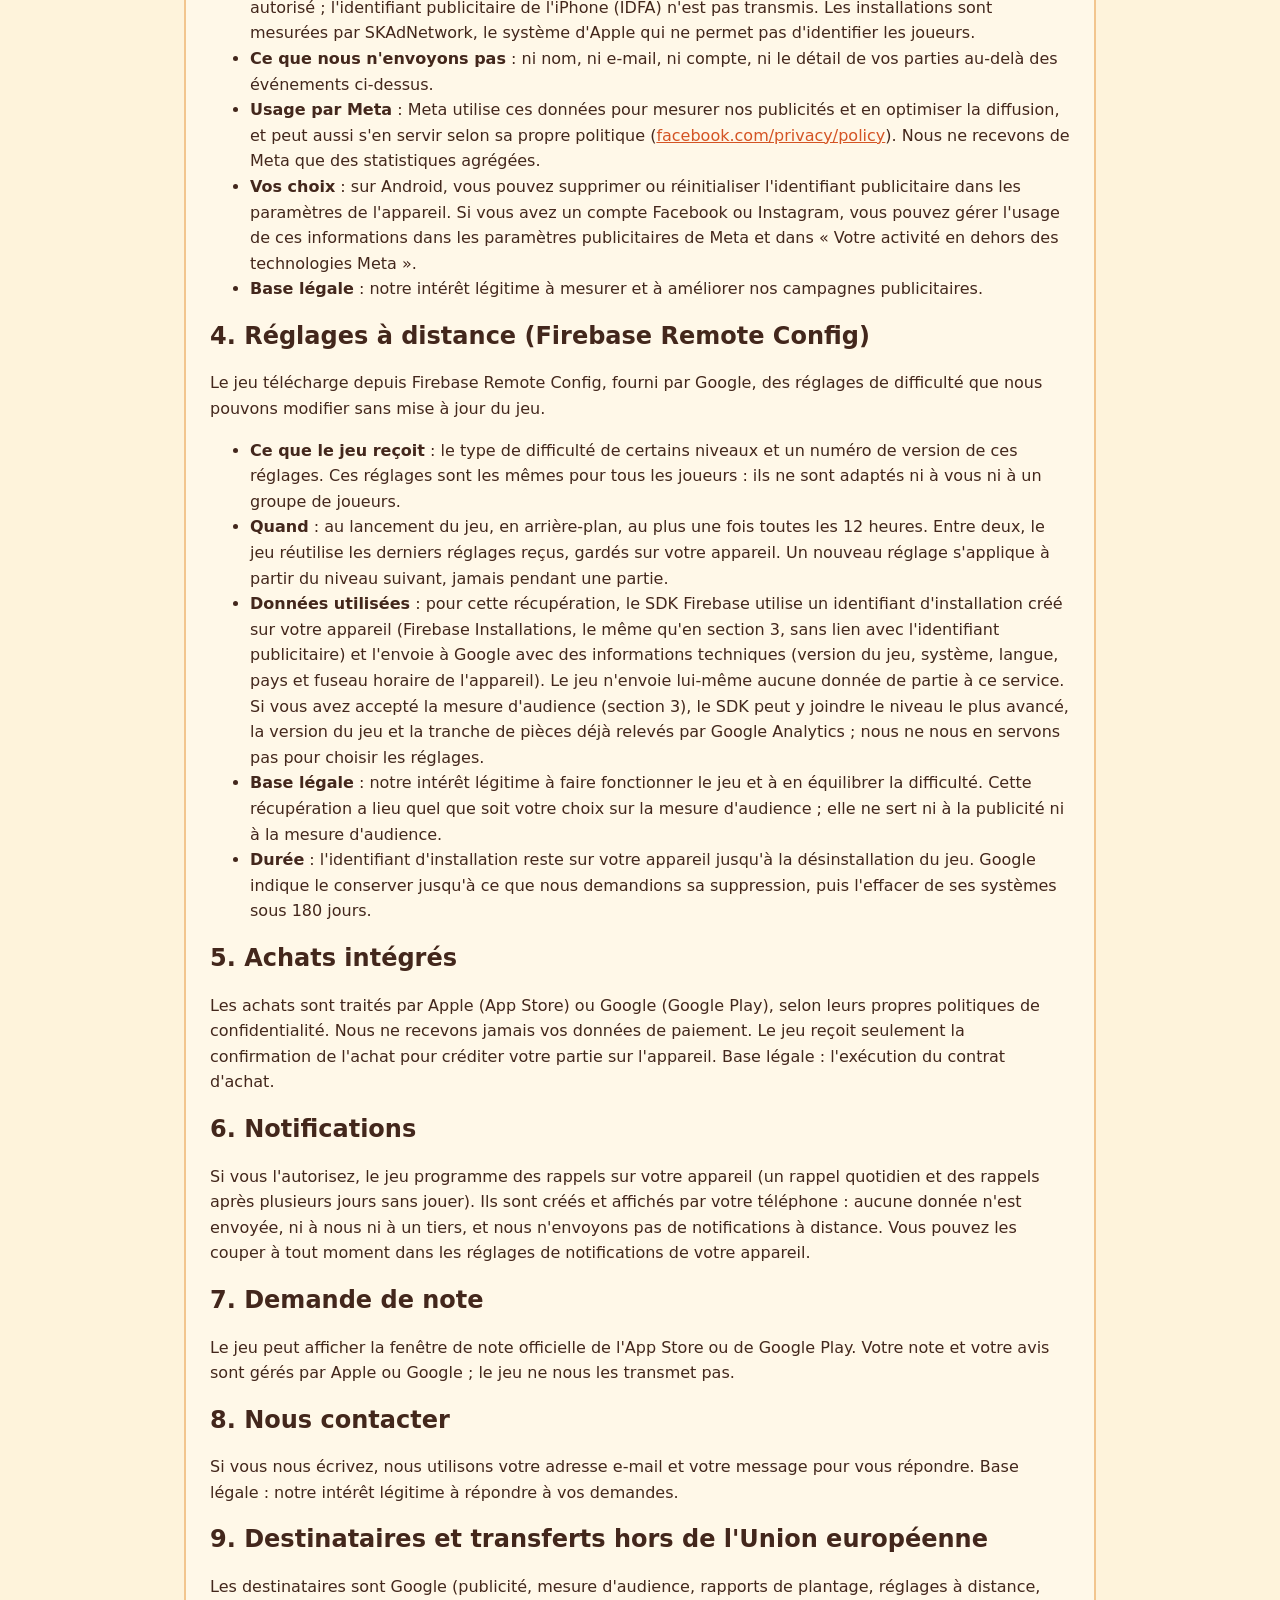
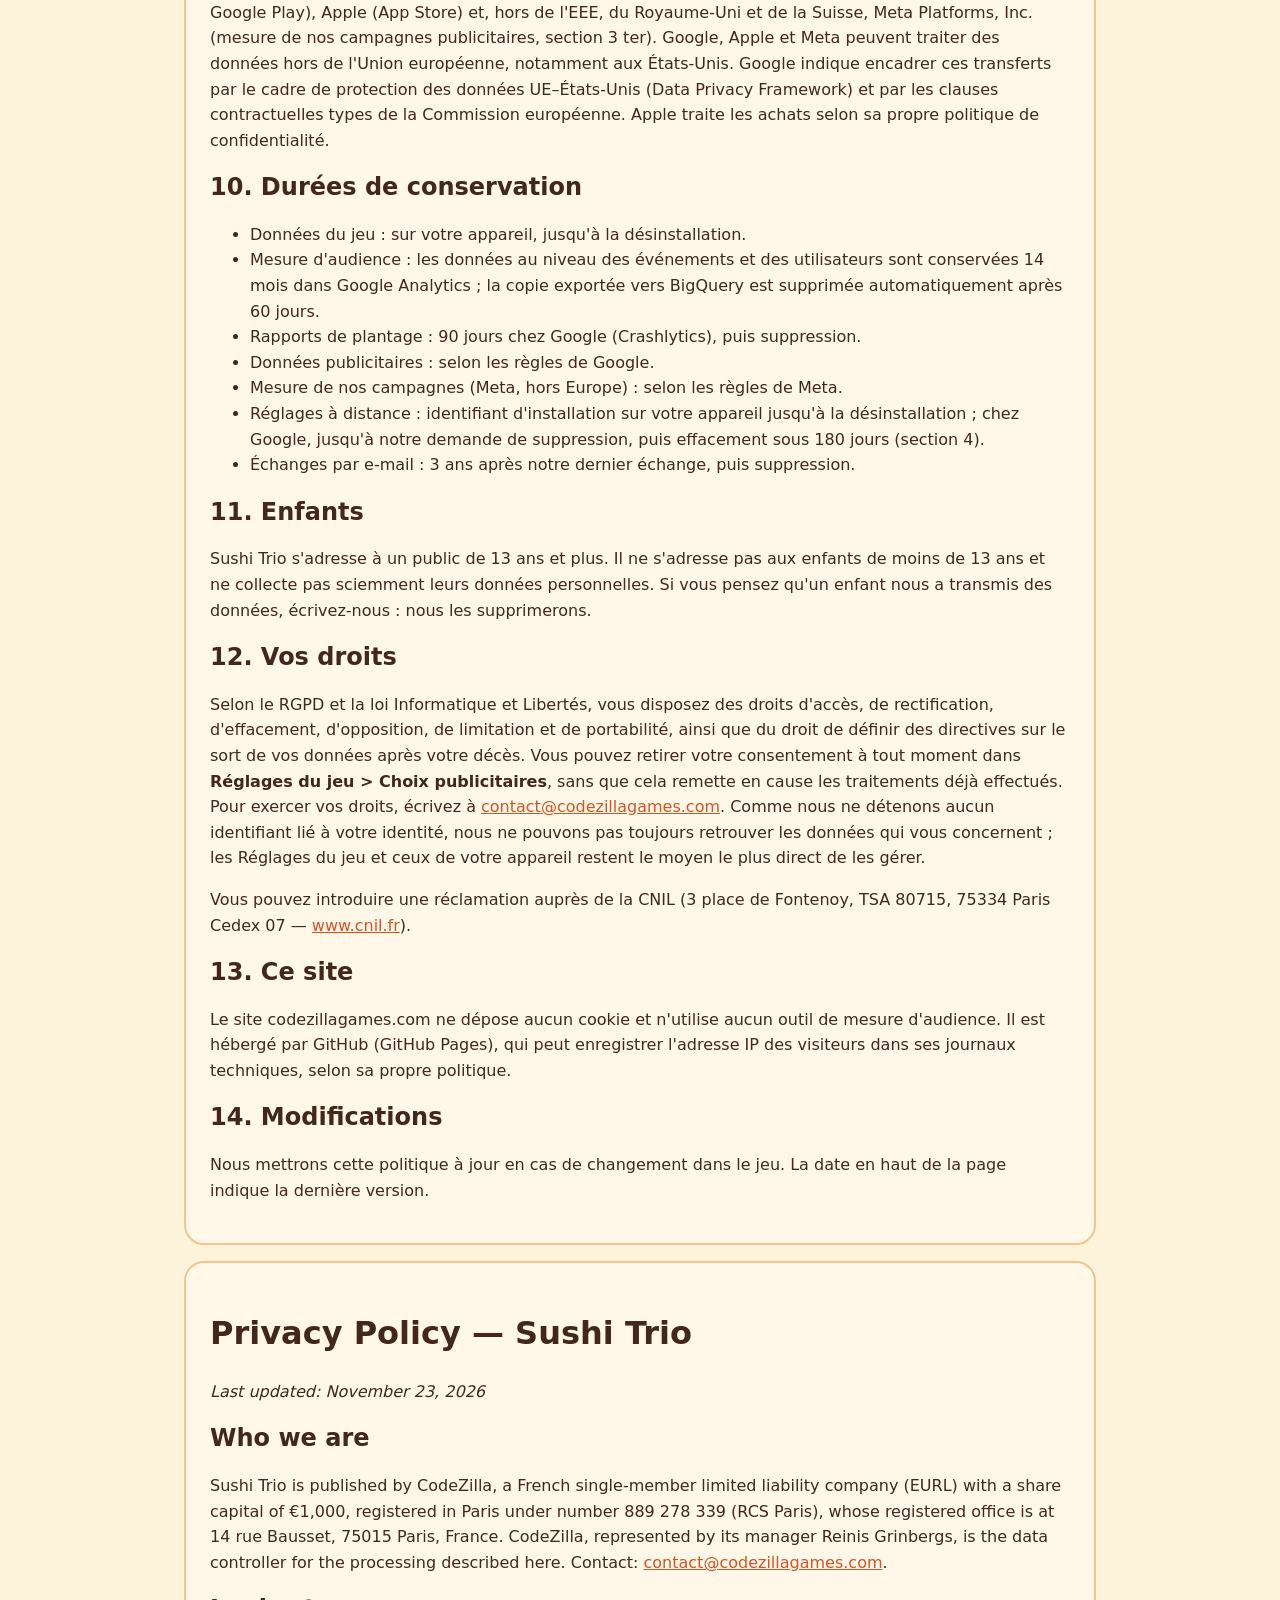
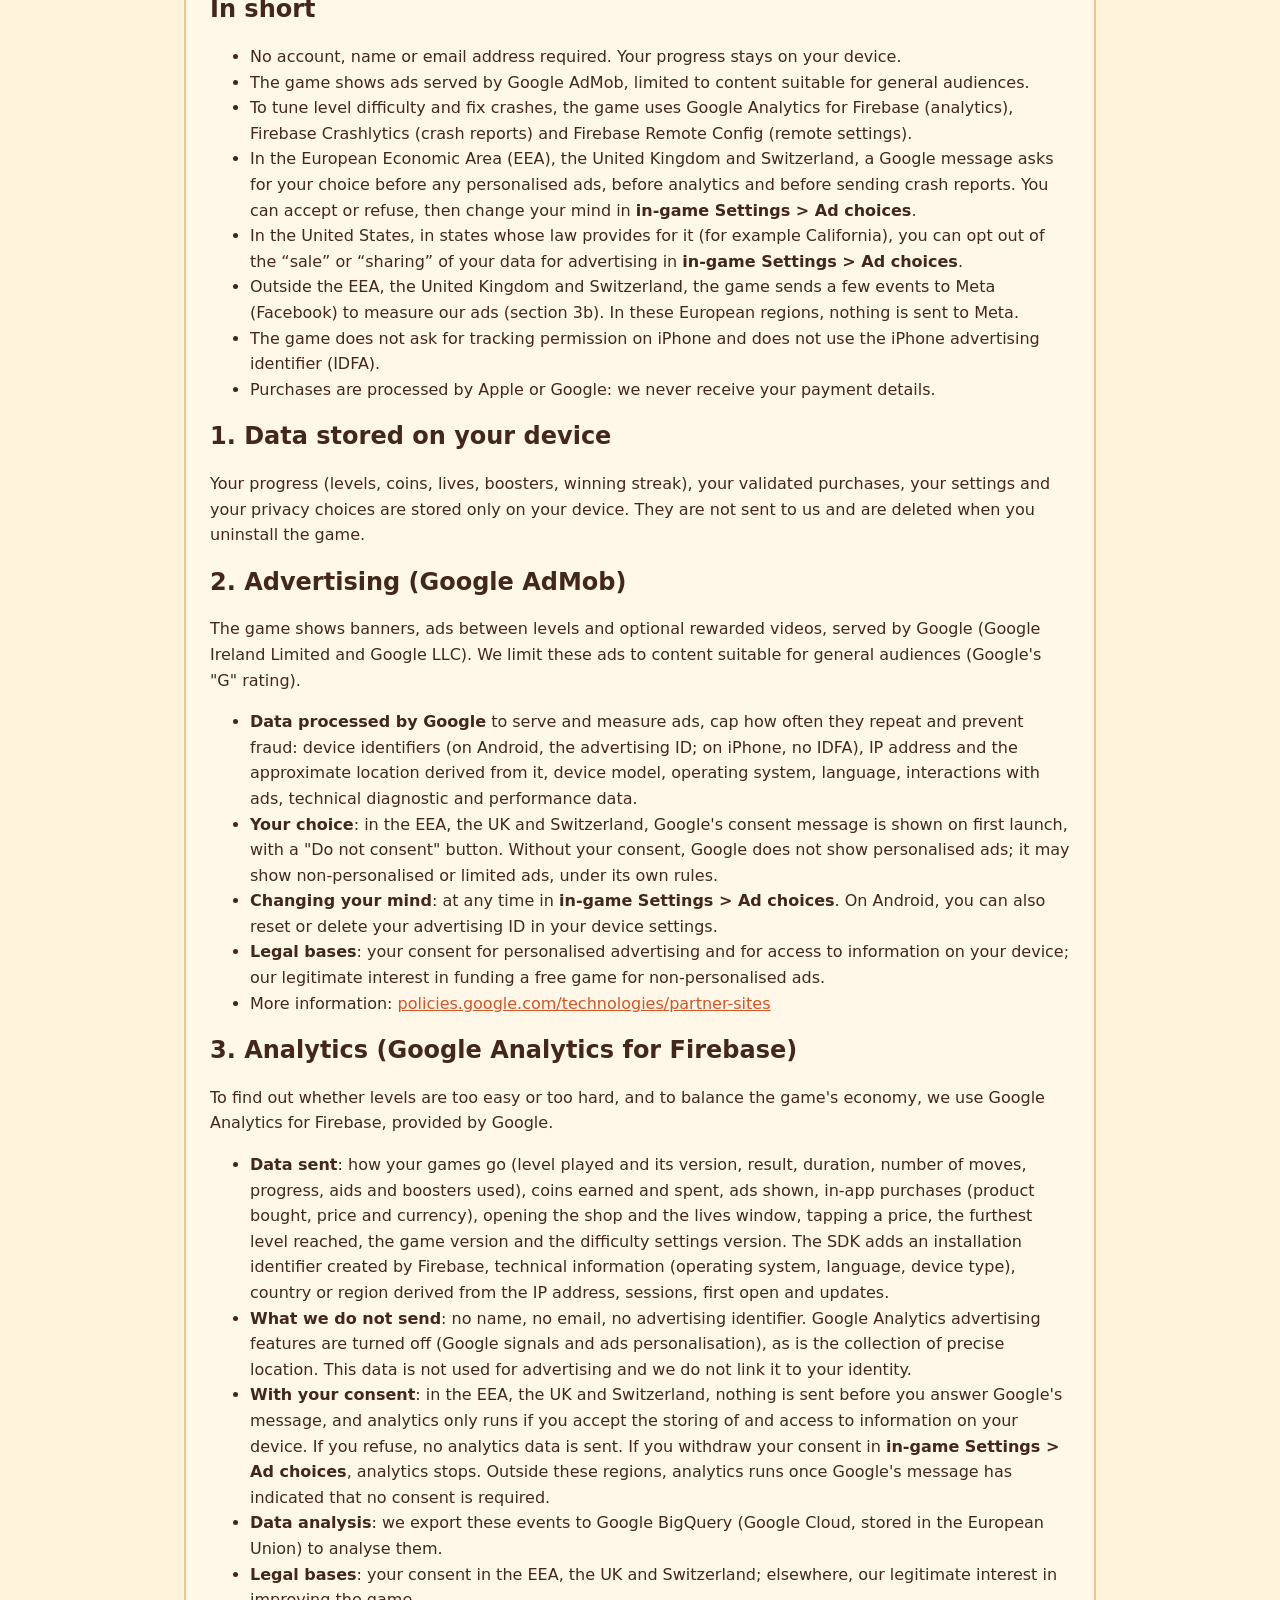
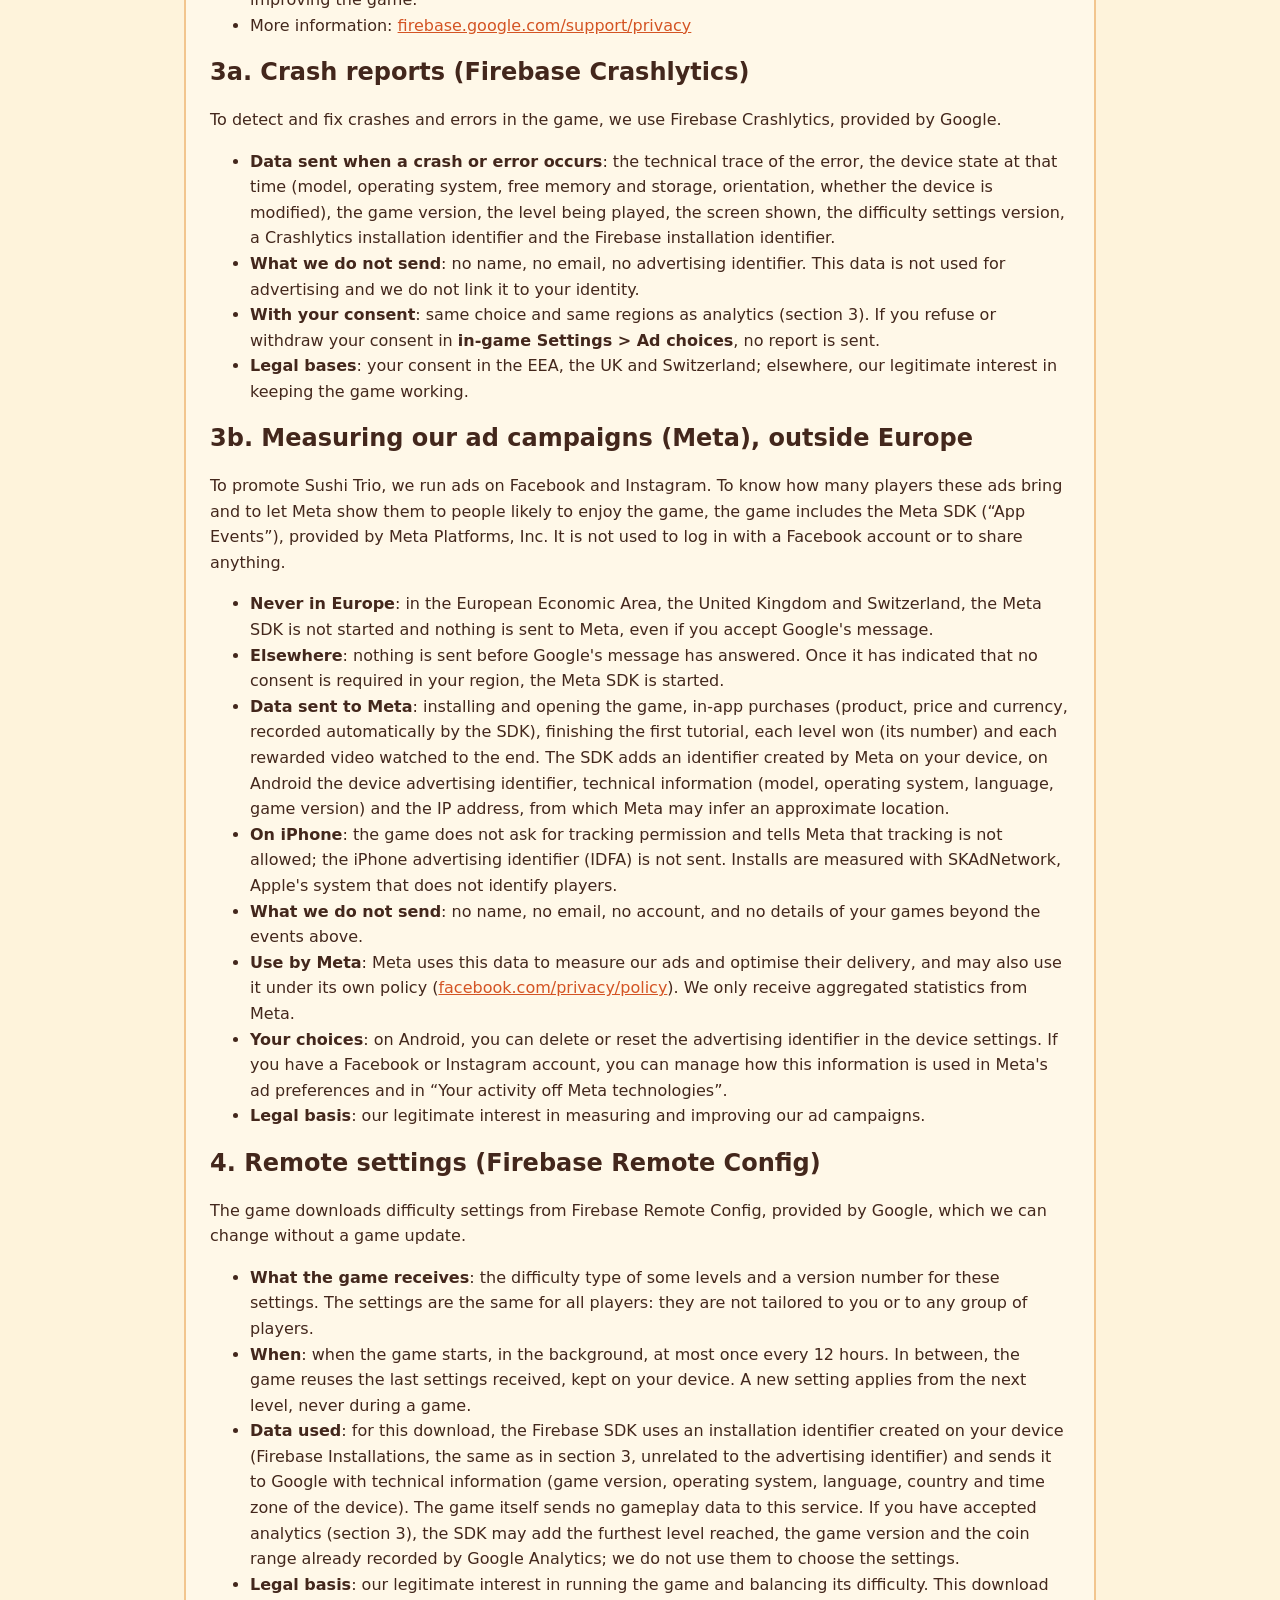
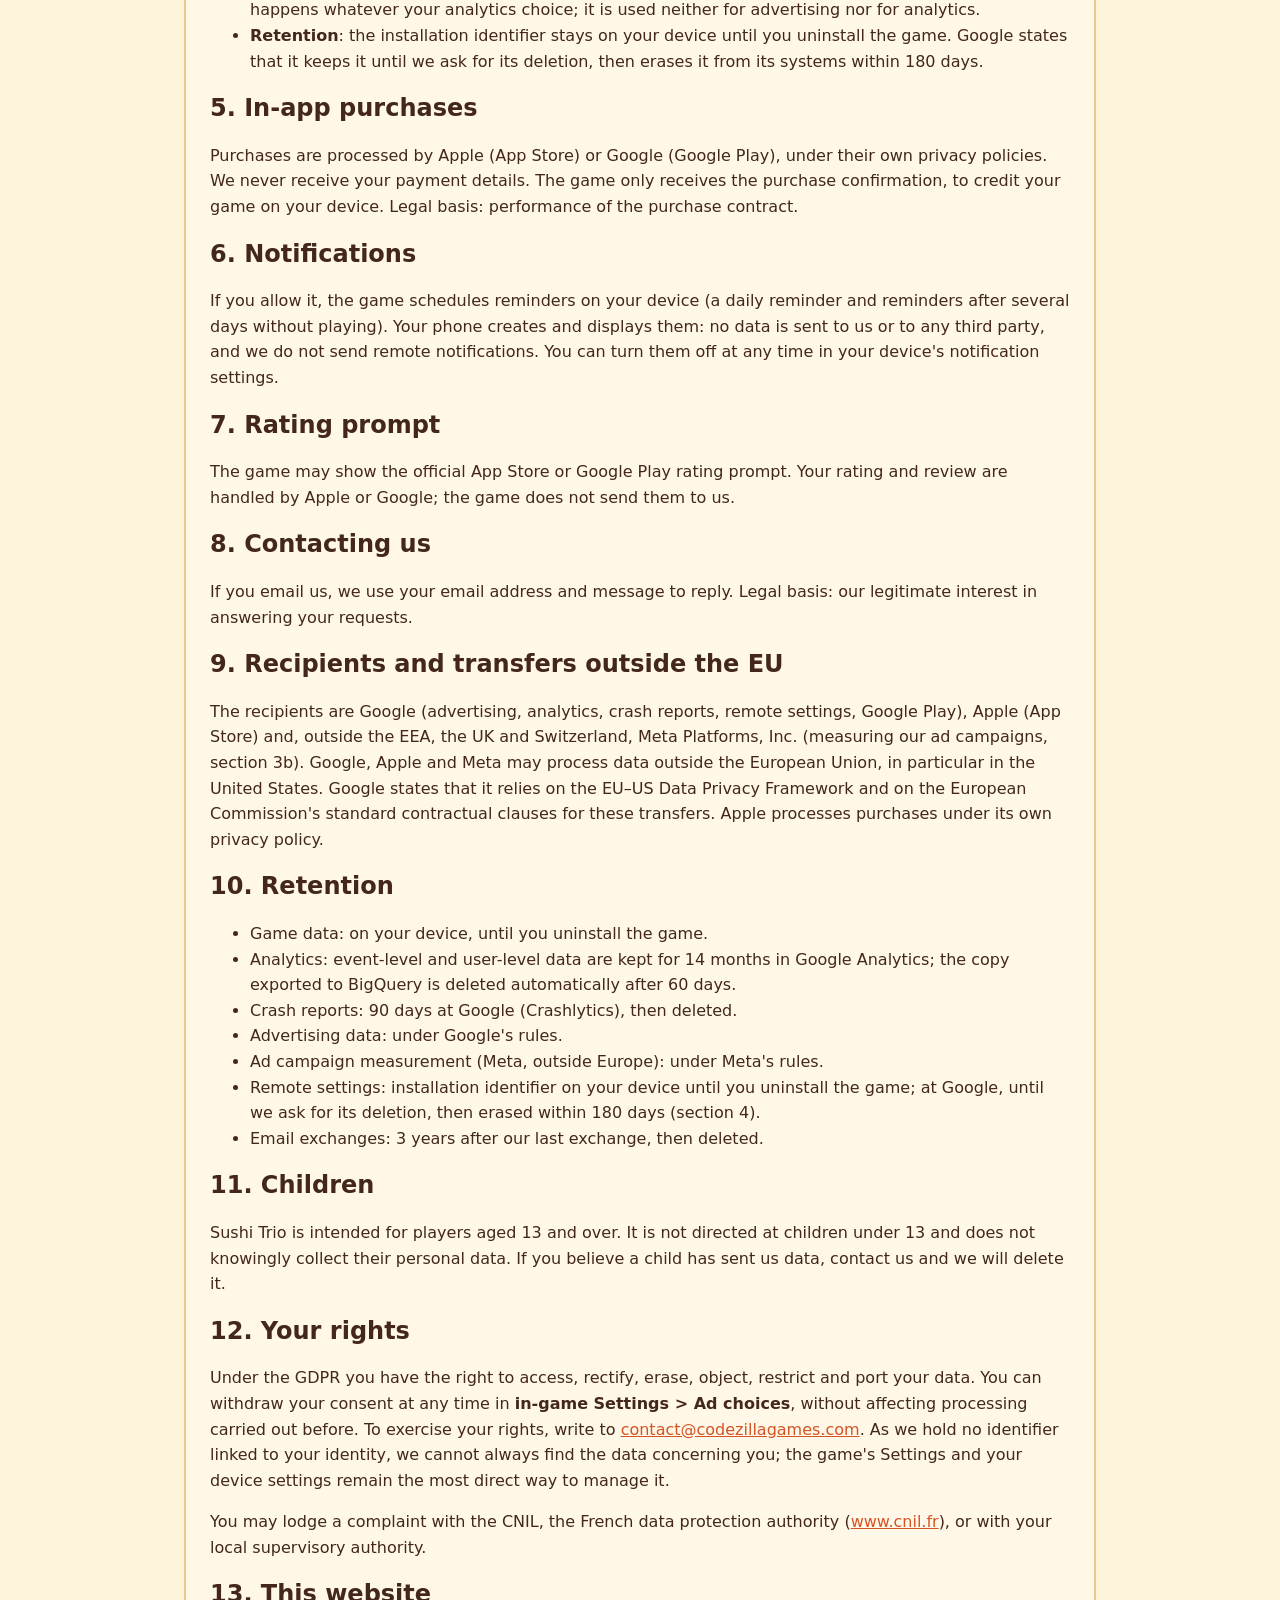
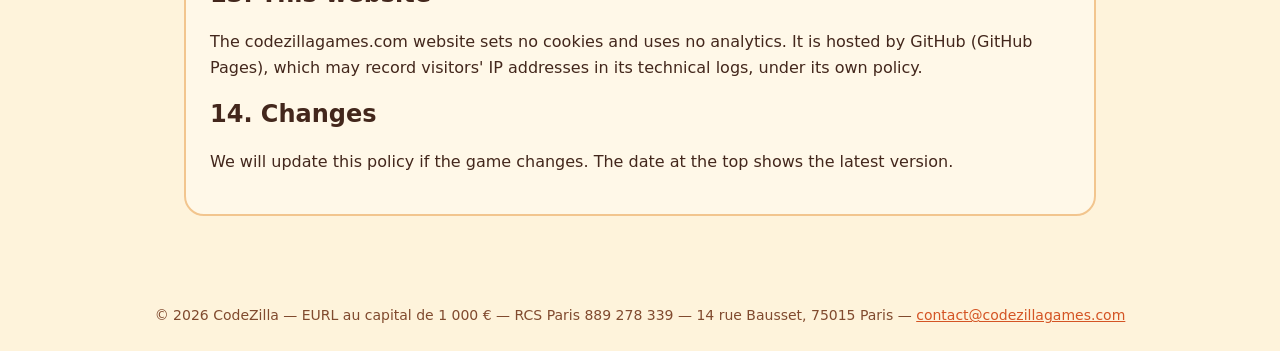
==== commit 1482d272: "[Site] Politique de confidentialité : Meta (App Events) hors Europe, pour la 1.0.4" ====
--- a/confidentialite.html
+++ b/confidentialite.html
@@ -5,7 +5,7 @@
 
 <section class="card" id="fr">
 <h1>Politique de confidentialité — Sushi Trio</h1>
-<p><em>Dernière mise à jour : 20 novembre 2026</em></p>
+<p><em>Dernière mise à jour : 23 novembre 2026</em></p>
 
 <h2>Qui sommes-nous ?</h2>
 <p>Sushi Trio est édité par CodeZilla, SARL à associé unique (EURL) au capital de 1 000 €, RCS Paris 889 278 339, dont le siège est au 14 rue Bausset, 75015 Paris, France. CodeZilla, représentée par son gérant Reinis Grinbergs, est responsable des traitements décrits ici. Contact : <a href="mailto:contact@codezillagames.com">contact@codezillagames.com</a>.</p>
@@ -17,6 +17,7 @@
 <li>Pour régler la difficulté des niveaux et corriger les plantages, le jeu utilise Google Analytics pour Firebase (mesure d'audience), Firebase Crashlytics (rapports de plantage) et Firebase Remote Config (réglages à distance).</li>
 <li>Dans l'Espace économique européen (EEE), au Royaume-Uni et en Suisse, un message de Google vous demande votre choix avant toute publicité personnalisée, avant la mesure d'audience et avant l'envoi de rapports de plantage. Vous pouvez accepter ou refuser, puis changer d'avis dans <strong>Réglages du jeu &gt; Choix publicitaires</strong>.</li>
 <li>Aux États-Unis, dans les États dont la loi le prévoit (par exemple la Californie), vous pouvez vous opposer à la « vente » ou au « partage » de vos données à des fins publicitaires dans <strong>Réglages du jeu &gt; Choix publicitaires</strong>.</li>
+<li>Hors de l'EEE, du Royaume-Uni et de la Suisse, le jeu envoie à Meta (Facebook) quelques événements pour mesurer nos publicités (section 3 ter). Dans ces régions européennes, rien n'est envoyé à Meta.</li>
 <li>Le jeu ne demande pas l'autorisation de suivi sur iPhone et n'utilise pas l'identifiant publicitaire de l'iPhone (IDFA).</li>
 <li>Les achats sont traités par Apple ou Google : nous ne recevons jamais vos données de paiement.</li>
 </ul>
@@ -54,6 +55,19 @@
 <li><strong>Bases légales</strong> : votre consentement dans l'EEE, au Royaume-Uni et en Suisse ; ailleurs, notre intérêt légitime à faire fonctionner le jeu.</li>
 </ul>
 
+<h2>3 ter. Mesure de nos campagnes publicitaires (Meta), hors Europe</h2>
+<p>Pour faire connaître Sushi Trio, nous diffusons des publicités sur Facebook et Instagram. Pour savoir combien de joueurs elles nous amènent et pour que Meta les montre de préférence à des personnes susceptibles d'aimer le jeu, le jeu intègre le SDK Meta (« App Events »), fourni par Meta Platforms, Inc. Il ne sert pas à se connecter avec un compte Facebook ni à partager quoi que ce soit.</p>
+<ul>
+<li><strong>Jamais en Europe</strong> : dans l'Espace économique européen, au Royaume-Uni et en Suisse, le SDK Meta n'est pas démarré et rien n'est envoyé à Meta, même si vous acceptez le message de Google.</li>
+<li><strong>Ailleurs</strong> : rien n'est envoyé avant la réponse du message de Google. Une fois qu'il a indiqué qu'aucun consentement n'est requis dans votre région, le SDK Meta est démarré.</li>
+<li><strong>Données envoyées à Meta</strong> : l'installation et l'ouverture du jeu, les achats intégrés (produit, prix et devise, relevés automatiquement par le SDK), la fin du premier tutoriel, chaque niveau gagné (son numéro) et chaque vidéo récompensée regardée jusqu'au bout. Le SDK y ajoute un identifiant créé par Meta sur votre appareil, sur Android l'identifiant publicitaire de l'appareil, des informations techniques (modèle, système, langue, version du jeu) et l'adresse IP, dont Meta peut déduire une position approximative.</li>
+<li><strong>Sur iPhone</strong> : le jeu ne demande pas l'autorisation de suivi et indique à Meta que le suivi n'est pas autorisé ; l'identifiant publicitaire de l'iPhone (IDFA) n'est pas transmis. Les installations sont mesurées par SKAdNetwork, le système d'Apple qui ne permet pas d'identifier les joueurs.</li>
+<li><strong>Ce que nous n'envoyons pas</strong> : ni nom, ni e-mail, ni compte, ni le détail de vos parties au-delà des événements ci-dessus.</li>
+<li><strong>Usage par Meta</strong> : Meta utilise ces données pour mesurer nos publicités et en optimiser la diffusion, et peut aussi s'en servir selon sa propre politique (<a href="https://www.facebook.com/privacy/policy/">facebook.com/privacy/policy</a>). Nous ne recevons de Meta que des statistiques agrégées.</li>
+<li><strong>Vos choix</strong> : sur Android, vous pouvez supprimer ou réinitialiser l'identifiant publicitaire dans les paramètres de l'appareil. Si vous avez un compte Facebook ou Instagram, vous pouvez gérer l'usage de ces informations dans les paramètres publicitaires de Meta et dans « Votre activité en dehors des technologies Meta ».</li>
+<li><strong>Base légale</strong> : notre intérêt légitime à mesurer et à améliorer nos campagnes publicitaires.</li>
+</ul>
+
 <h2>4. Réglages à distance (Firebase Remote Config)</h2>
 <p>Le jeu télécharge depuis Firebase Remote Config, fourni par Google, des réglages de difficulté que nous pouvons modifier sans mise à jour du jeu.</p>
 <ul>
@@ -77,7 +91,7 @@
 <p>Si vous nous écrivez, nous utilisons votre adresse e-mail et votre message pour vous répondre. Base légale : notre intérêt légitime à répondre à vos demandes.</p>
 
 <h2>9. Destinataires et transferts hors de l'Union européenne</h2>
-<p>Les destinataires sont Google (publicité, mesure d'audience, rapports de plantage, réglages à distance, Google Play) et Apple (App Store). Google et Apple peuvent traiter des données hors de l'Union européenne, notamment aux États-Unis. Google indique encadrer ces transferts par le cadre de protection des données UE–États-Unis (Data Privacy Framework) et par les clauses contractuelles types de la Commission européenne. Apple traite les achats selon sa propre politique de confidentialité.</p>
+<p>Les destinataires sont Google (publicité, mesure d'audience, rapports de plantage, réglages à distance, Google Play), Apple (App Store) et, hors de l'EEE, du Royaume-Uni et de la Suisse, Meta Platforms, Inc. (mesure de nos campagnes publicitaires, section 3 ter). Google, Apple et Meta peuvent traiter des données hors de l'Union européenne, notamment aux États-Unis. Google indique encadrer ces transferts par le cadre de protection des données UE–États-Unis (Data Privacy Framework) et par les clauses contractuelles types de la Commission européenne. Apple traite les achats selon sa propre politique de confidentialité.</p>
 
 <h2>10. Durées de conservation</h2>
 <ul>
@@ -85,6 +99,7 @@
 <li>Mesure d'audience : les données au niveau des événements et des utilisateurs sont conservées 14 mois dans Google Analytics ; la copie exportée vers BigQuery est supprimée automatiquement après 60 jours.</li>
 <li>Rapports de plantage : 90 jours chez Google (Crashlytics), puis suppression.</li>
 <li>Données publicitaires : selon les règles de Google.</li>
+<li>Mesure de nos campagnes (Meta, hors Europe) : selon les règles de Meta.</li>
 <li>Réglages à distance : identifiant d'installation sur votre appareil jusqu'à la désinstallation ; chez Google, jusqu'à notre demande de suppression, puis effacement sous 180 jours (section 4).</li>
 <li>Échanges par e-mail : 3 ans après notre dernier échange, puis suppression.</li>
 </ul>
@@ -105,7 +120,7 @@
 
 <section class="card" id="en" lang="en">
 <h1>Privacy Policy — Sushi Trio</h1>
-<p><em>Last updated: November 20, 2026</em></p>
+<p><em>Last updated: November 23, 2026</em></p>
 
 <h2>Who we are</h2>
 <p>Sushi Trio is published by CodeZilla, a French single-member limited liability company (EURL) with a share capital of €1,000, registered in Paris under number 889 278 339 (RCS Paris), whose registered office is at 14 rue Bausset, 75015 Paris, France. CodeZilla, represented by its manager Reinis Grinbergs, is the data controller for the processing described here. Contact: <a href="mailto:contact@codezillagames.com">contact@codezillagames.com</a>.</p>
@@ -117,6 +132,7 @@
 <li>To tune level difficulty and fix crashes, the game uses Google Analytics for Firebase (analytics), Firebase Crashlytics (crash reports) and Firebase Remote Config (remote settings).</li>
 <li>In the European Economic Area (EEA), the United Kingdom and Switzerland, a Google message asks for your choice before any personalised ads, before analytics and before sending crash reports. You can accept or refuse, then change your mind in <strong>in-game Settings &gt; Ad choices</strong>.</li>
 <li>In the United States, in states whose law provides for it (for example California), you can opt out of the “sale” or “sharing” of your data for advertising in <strong>in-game Settings &gt; Ad choices</strong>.</li>
+<li>Outside the EEA, the United Kingdom and Switzerland, the game sends a few events to Meta (Facebook) to measure our ads (section 3b). In these European regions, nothing is sent to Meta.</li>
 <li>The game does not ask for tracking permission on iPhone and does not use the iPhone advertising identifier (IDFA).</li>
 <li>Purchases are processed by Apple or Google: we never receive your payment details.</li>
 </ul>
@@ -154,6 +170,19 @@
 <li><strong>Legal bases</strong>: your consent in the EEA, the UK and Switzerland; elsewhere, our legitimate interest in keeping the game working.</li>
 </ul>
 
+<h2>3b. Measuring our ad campaigns (Meta), outside Europe</h2>
+<p>To promote Sushi Trio, we run ads on Facebook and Instagram. To know how many players these ads bring and to let Meta show them to people likely to enjoy the game, the game includes the Meta SDK (“App Events”), provided by Meta Platforms, Inc. It is not used to log in with a Facebook account or to share anything.</p>
+<ul>
+<li><strong>Never in Europe</strong>: in the European Economic Area, the United Kingdom and Switzerland, the Meta SDK is not started and nothing is sent to Meta, even if you accept Google's message.</li>
+<li><strong>Elsewhere</strong>: nothing is sent before Google's message has answered. Once it has indicated that no consent is required in your region, the Meta SDK is started.</li>
+<li><strong>Data sent to Meta</strong>: installing and opening the game, in-app purchases (product, price and currency, recorded automatically by the SDK), finishing the first tutorial, each level won (its number) and each rewarded video watched to the end. The SDK adds an identifier created by Meta on your device, on Android the device advertising identifier, technical information (model, operating system, language, game version) and the IP address, from which Meta may infer an approximate location.</li>
+<li><strong>On iPhone</strong>: the game does not ask for tracking permission and tells Meta that tracking is not allowed; the iPhone advertising identifier (IDFA) is not sent. Installs are measured with SKAdNetwork, Apple's system that does not identify players.</li>
+<li><strong>What we do not send</strong>: no name, no email, no account, and no details of your games beyond the events above.</li>
+<li><strong>Use by Meta</strong>: Meta uses this data to measure our ads and optimise their delivery, and may also use it under its own policy (<a href="https://www.facebook.com/privacy/policy/">facebook.com/privacy/policy</a>). We only receive aggregated statistics from Meta.</li>
+<li><strong>Your choices</strong>: on Android, you can delete or reset the advertising identifier in the device settings. If you have a Facebook or Instagram account, you can manage how this information is used in Meta's ad preferences and in “Your activity off Meta technologies”.</li>
+<li><strong>Legal basis</strong>: our legitimate interest in measuring and improving our ad campaigns.</li>
+</ul>
+
 <h2>4. Remote settings (Firebase Remote Config)</h2>
 <p>The game downloads difficulty settings from Firebase Remote Config, provided by Google, which we can change without a game update.</p>
 <ul>
@@ -177,7 +206,7 @@
 <p>If you email us, we use your email address and message to reply. Legal basis: our legitimate interest in answering your requests.</p>
 
 <h2>9. Recipients and transfers outside the EU</h2>
-<p>The recipients are Google (advertising, analytics, crash reports, remote settings, Google Play) and Apple (App Store). Google and Apple may process data outside the European Union, in particular in the United States. Google states that it relies on the EU–US Data Privacy Framework and on the European Commission's standard contractual clauses for these transfers. Apple processes purchases under its own privacy policy.</p>
+<p>The recipients are Google (advertising, analytics, crash reports, remote settings, Google Play), Apple (App Store) and, outside the EEA, the UK and Switzerland, Meta Platforms, Inc. (measuring our ad campaigns, section 3b). Google, Apple and Meta may process data outside the European Union, in particular in the United States. Google states that it relies on the EU–US Data Privacy Framework and on the European Commission's standard contractual clauses for these transfers. Apple processes purchases under its own privacy policy.</p>
 
 <h2>10. Retention</h2>
 <ul>
@@ -185,6 +214,7 @@
 <li>Analytics: event-level and user-level data are kept for 14 months in Google Analytics; the copy exported to BigQuery is deleted automatically after 60 days.</li>
 <li>Crash reports: 90 days at Google (Crashlytics), then deleted.</li>
 <li>Advertising data: under Google's rules.</li>
+<li>Ad campaign measurement (Meta, outside Europe): under Meta's rules.</li>
 <li>Remote settings: installation identifier on your device until you uninstall the game; at Google, until we ask for its deletion, then erased within 180 days (section 4).</li>
 <li>Email exchanges: 3 years after our last exchange, then deleted.</li>
 </ul>
--- a/style.css
+++ b/style.css
@@ -3,8 +3,15 @@
 header{display:flex;flex-wrap:wrap;gap:16px;align-items:center;justify-content:space-between;padding:16px 24px;max-width:960px;margin:auto}
 header a.brand{font-weight:800;font-size:20px;color:var(--ink);text-decoration:none}nav a{margin-left:16px;color:var(--muted);text-decoration:none}nav a:hover{color:var(--accent)}
 main{max-width:960px;margin:auto;padding:0 24px 48px}.card{background:var(--card);border:2px solid #F2C58E;border-radius:20px;padding:24px;margin:16px 0}
-h1,h2{color:var(--ink);line-height:1.2}h1{font-size:32px}a{color:var(--accent)}.hero{text-align:center}.hero img.logo{max-width:420px;width:100%}
+h1,h2{color:var(--ink);line-height:1.2}h1{font-size:32px}a{color:var(--accent)}.hero{text-align:center}.hero img.logo{max-width:420px;width:100%;height:auto}
 .hero img.icon{width:96px;height:96px;border-radius:22px}footer{text-align:center;color:var(--muted);font-size:14px;padding:24px}
 .stores{margin:20px 0 4px}a.store{display:inline-block;background:var(--ink);color:#FFF8E8;font-weight:700;padding:12px 22px;border-radius:14px;text-decoration:none}a.store:hover{background:var(--accent)}
 .todo{background:#ffe1d6;padding:0 4px;border-radius:4px}
 @media (max-width:600px){nav a{margin-left:10px}h1{font-size:26px}}
+.langs{text-align:right;margin:0 0 -4px;font-size:14px}.lead{font-size:18px;max-width:640px;margin:0 auto}
+.stores{display:flex;flex-wrap:wrap;gap:12px;justify-content:center;align-items:center}.soon{display:inline-block;border:2px dashed #D9B48A;color:var(--muted);font-weight:700;padding:10px 20px;border-radius:14px}
+.gallery{display:grid;grid-template-columns:repeat(4,1fr);gap:12px;margin:16px 0 0;padding:0;list-style:none}.gallery img{width:100%;height:auto;display:block;border-radius:14px;border:2px solid #F2C58E;background:#fff}
+.gallery.six{grid-template-columns:repeat(6,1fr)}.gallery a{text-decoration:none;font-size:13px;color:var(--muted)}
+table.facts{border-collapse:collapse;width:100%;table-layout:fixed}table.facts td{overflow-wrap:anywhere}table.facts th,table.facts td{text-align:left;vertical-align:top;padding:8px 10px;border-bottom:1px solid #F2C58E}table.facts th{width:34%;color:var(--muted);font-weight:600}
+.downloads{display:flex;flex-wrap:wrap;gap:16px;align-items:center}.downloads img{border-radius:18px;border:2px solid #F2C58E}pre.desc{white-space:pre-wrap;font:inherit;margin:0}
+@media (max-width:600px){.gallery{grid-template-columns:repeat(2,1fr)}.gallery.six{grid-template-columns:repeat(3,1fr)}table.facts th{width:36%}table.facts th,table.facts td{padding:8px 6px}.card{padding:18px}}
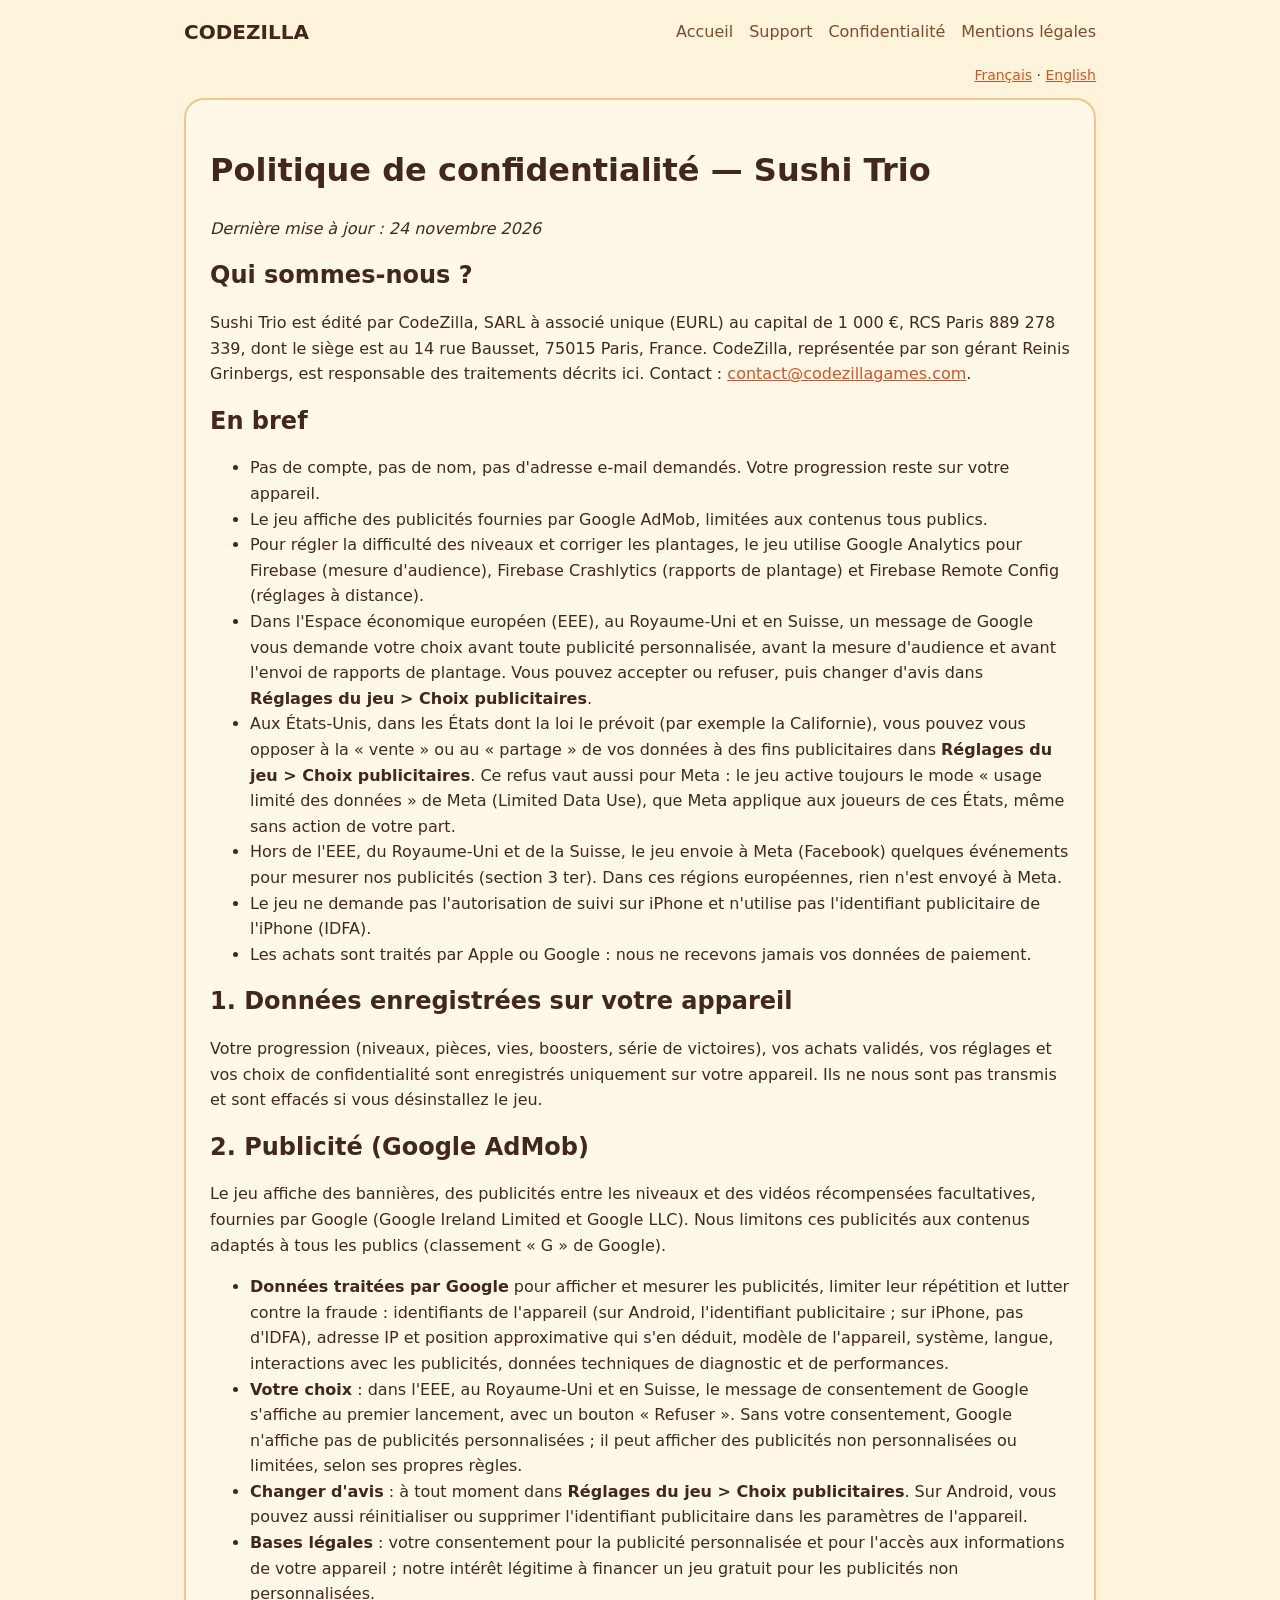
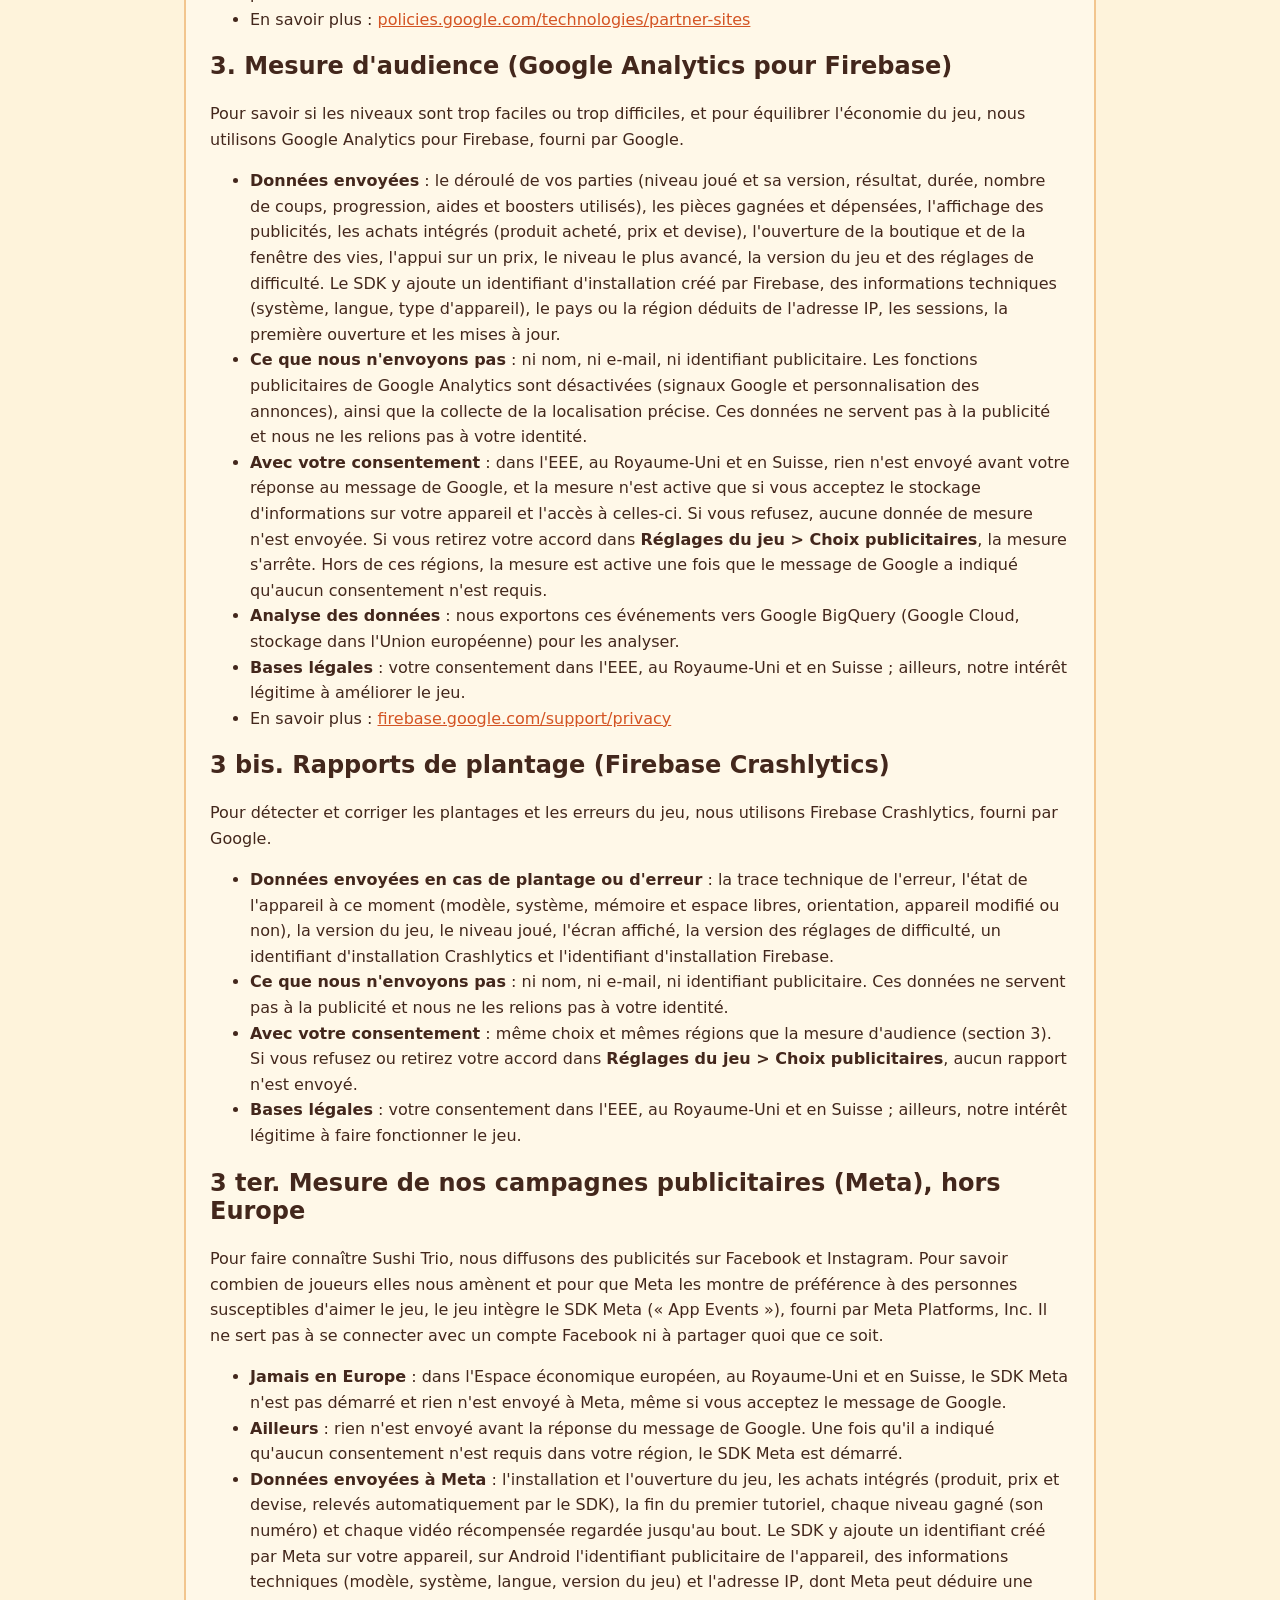
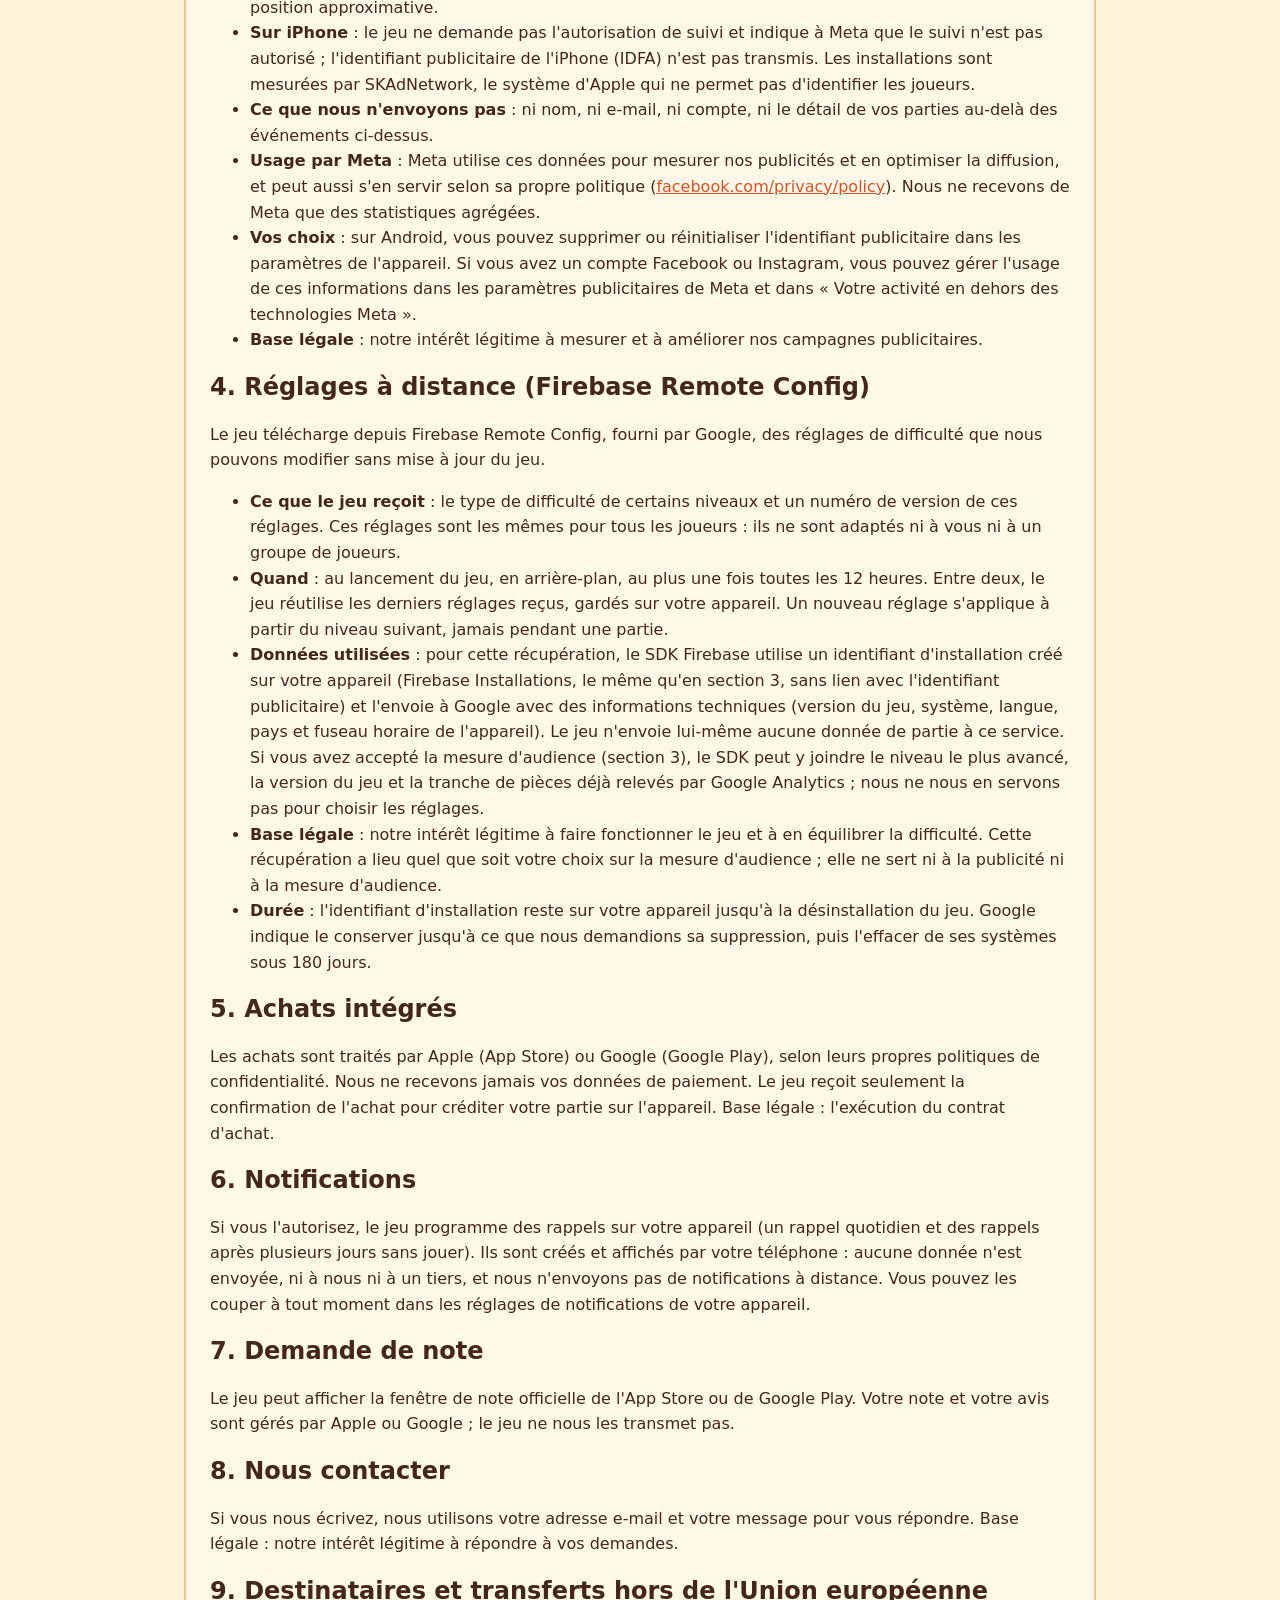
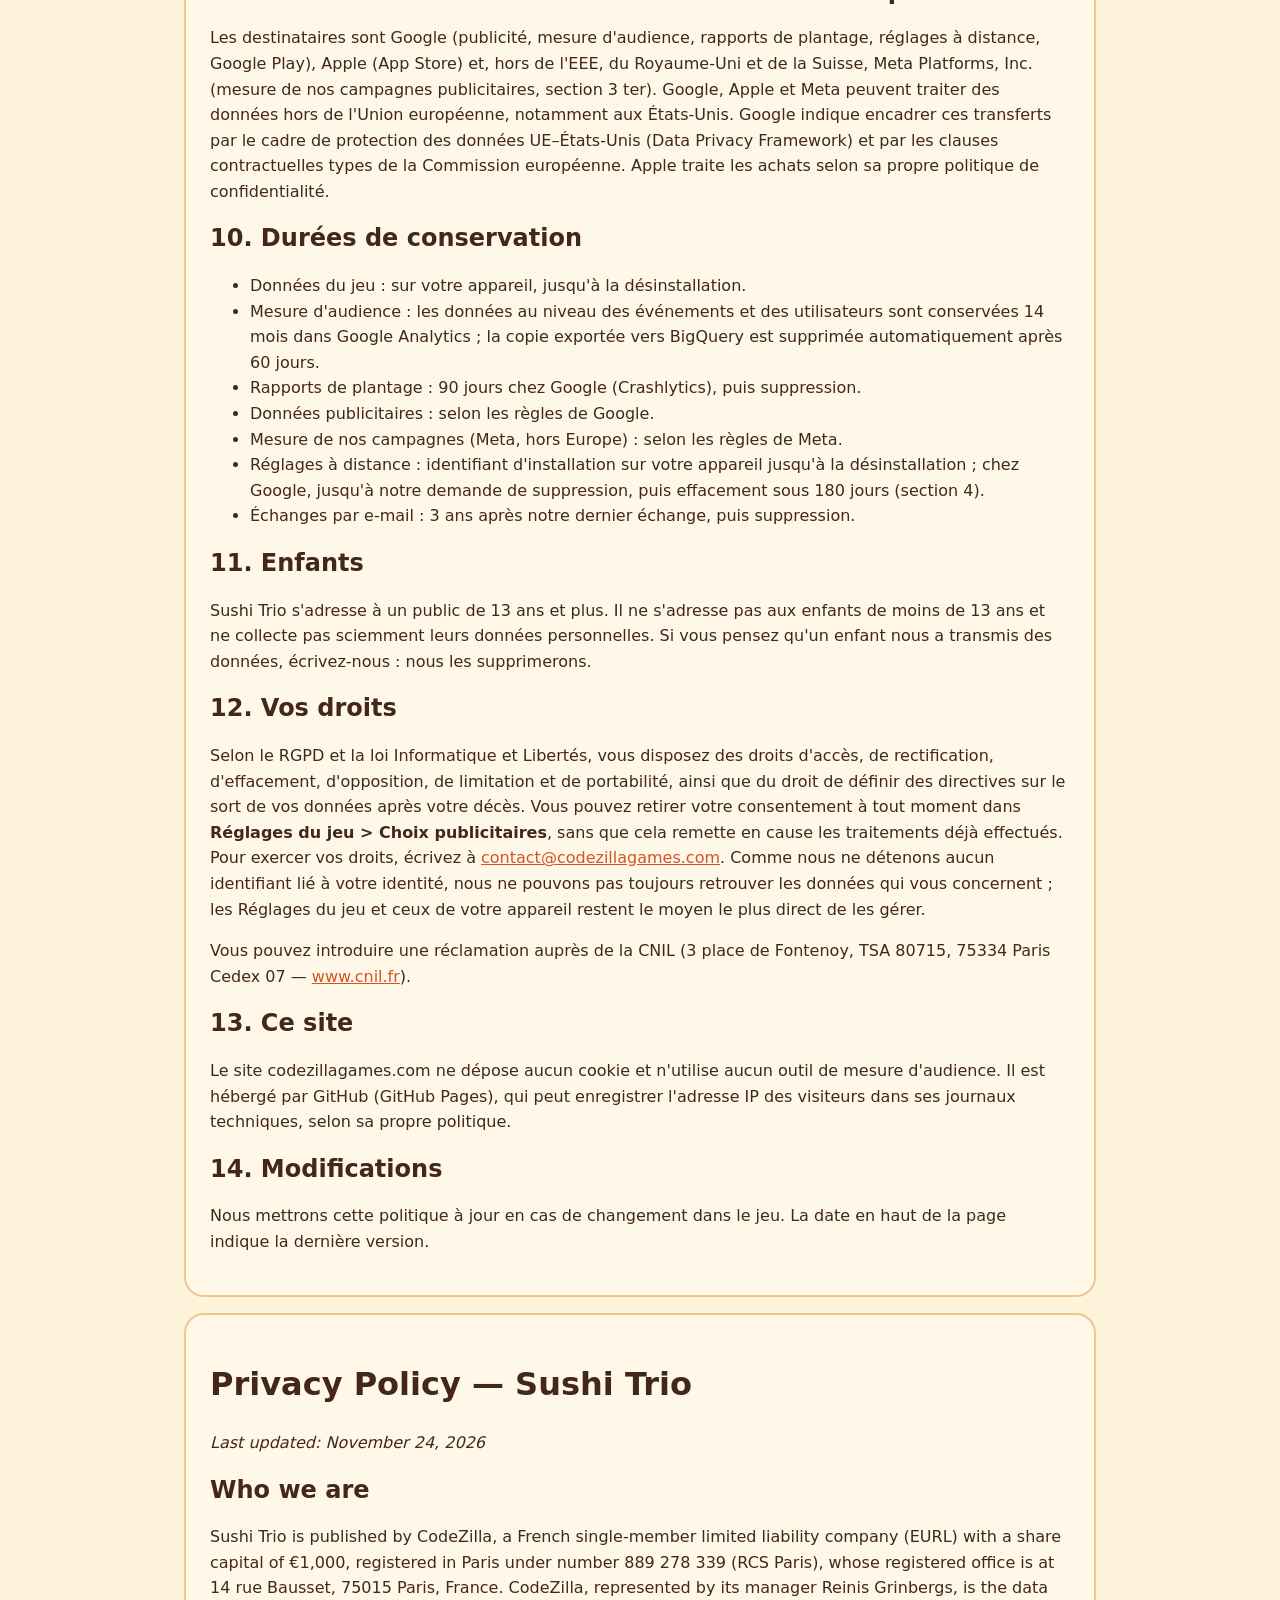
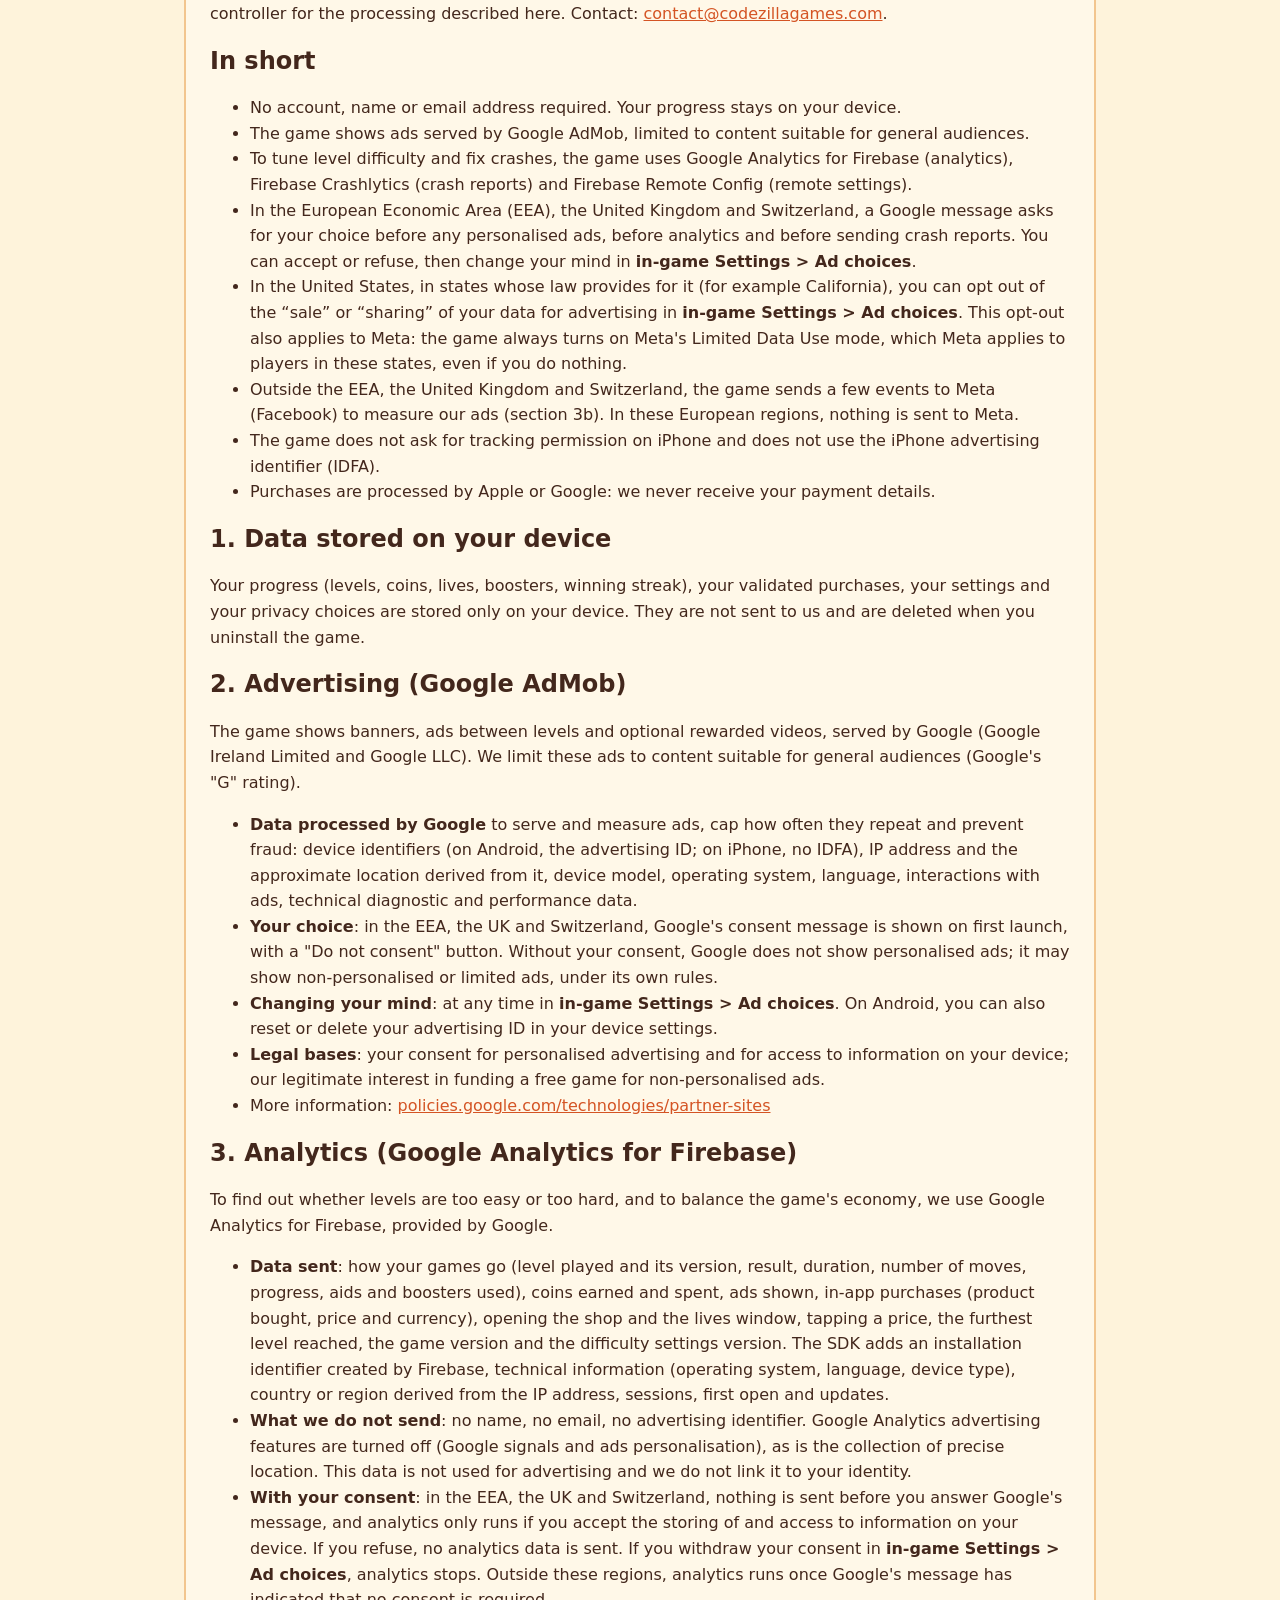
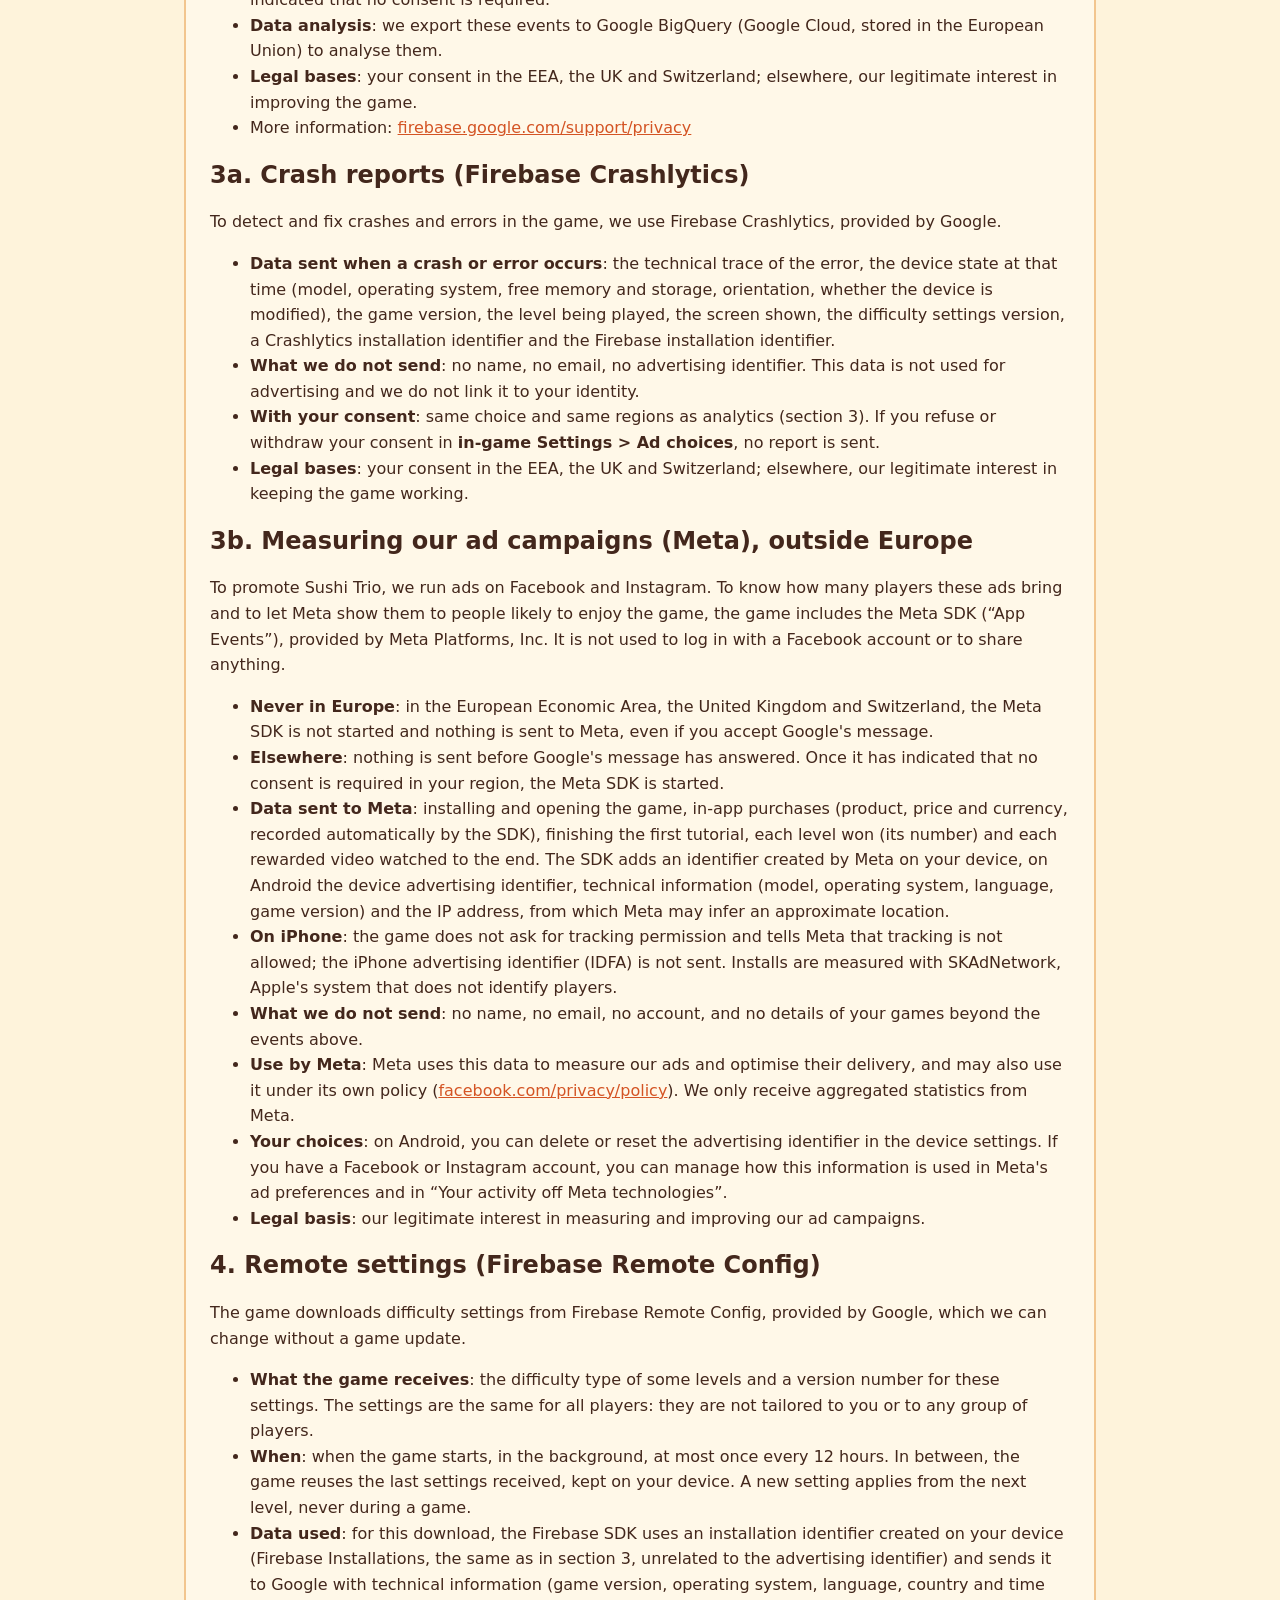
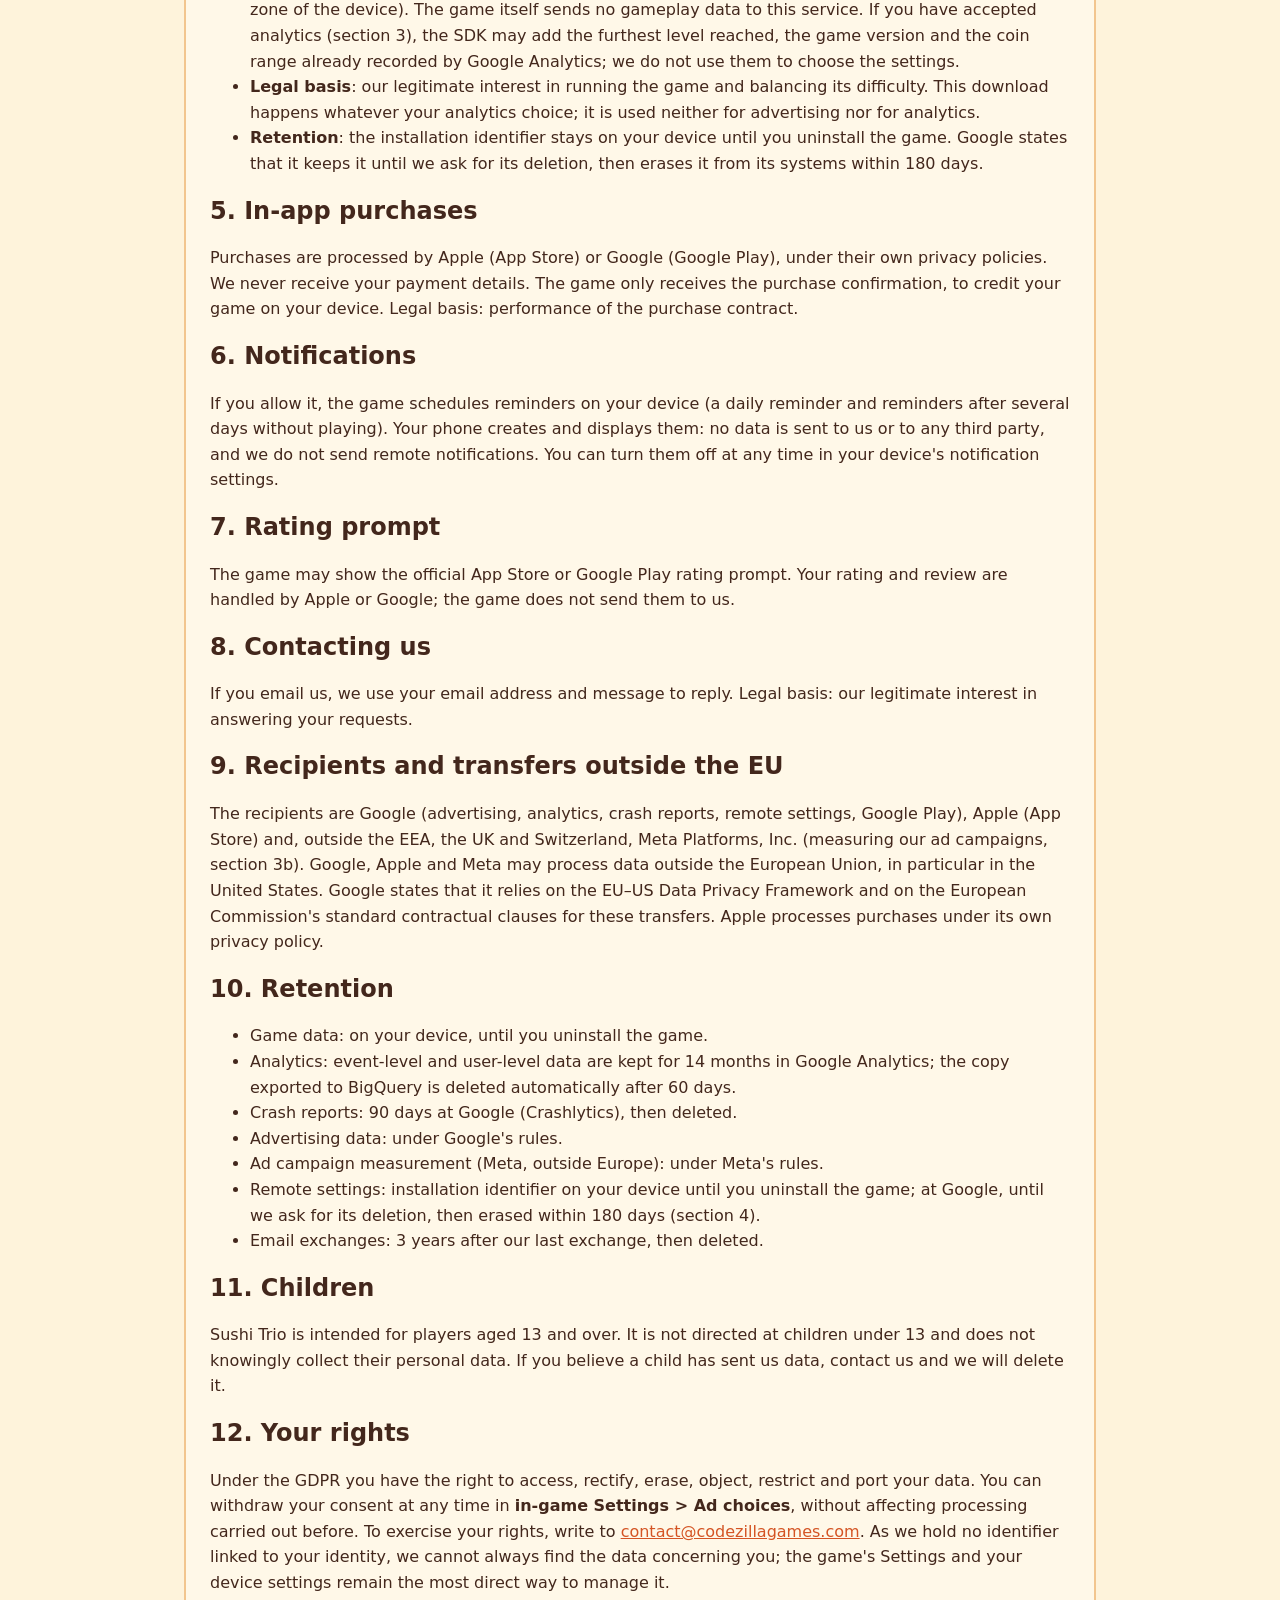
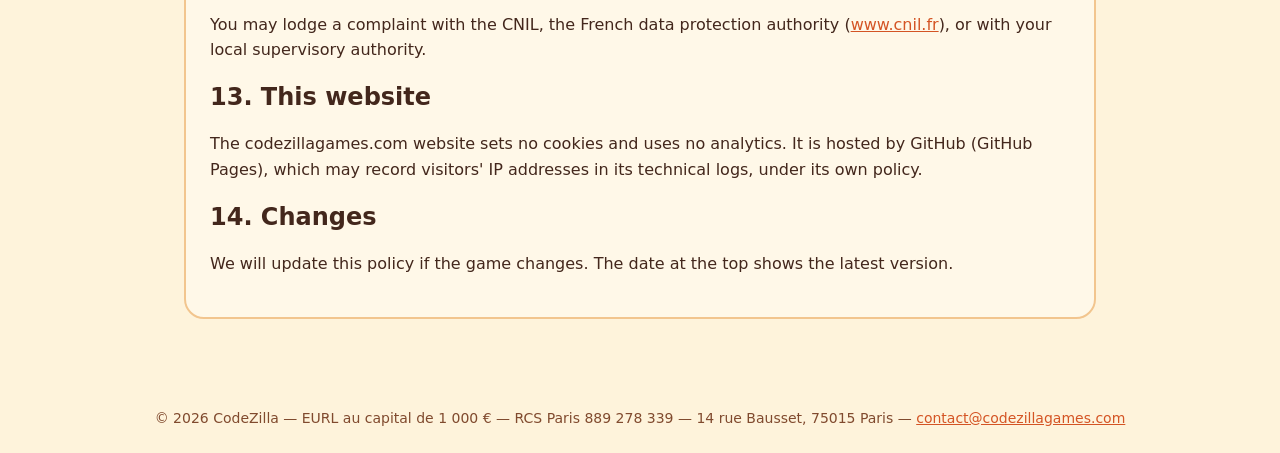
==== commit fe62093a: "[Site] Politique 1.0.4 : refus américain aussi transmis à Meta (Limited Data Use)" ====
--- a/confidentialite.html
+++ b/confidentialite.html
@@ -5,7 +5,7 @@
 
 <section class="card" id="fr">
 <h1>Politique de confidentialité — Sushi Trio</h1>
-<p><em>Dernière mise à jour : 23 novembre 2026</em></p>
+<p><em>Dernière mise à jour : 24 novembre 2026</em></p>
 
 <h2>Qui sommes-nous ?</h2>
 <p>Sushi Trio est édité par CodeZilla, SARL à associé unique (EURL) au capital de 1 000 €, RCS Paris 889 278 339, dont le siège est au 14 rue Bausset, 75015 Paris, France. CodeZilla, représentée par son gérant Reinis Grinbergs, est responsable des traitements décrits ici. Contact : <a href="mailto:contact@codezillagames.com">contact@codezillagames.com</a>.</p>
@@ -16,7 +16,7 @@
 <li>Le jeu affiche des publicités fournies par Google AdMob, limitées aux contenus tous publics.</li>
 <li>Pour régler la difficulté des niveaux et corriger les plantages, le jeu utilise Google Analytics pour Firebase (mesure d'audience), Firebase Crashlytics (rapports de plantage) et Firebase Remote Config (réglages à distance).</li>
 <li>Dans l'Espace économique européen (EEE), au Royaume-Uni et en Suisse, un message de Google vous demande votre choix avant toute publicité personnalisée, avant la mesure d'audience et avant l'envoi de rapports de plantage. Vous pouvez accepter ou refuser, puis changer d'avis dans <strong>Réglages du jeu &gt; Choix publicitaires</strong>.</li>
-<li>Aux États-Unis, dans les États dont la loi le prévoit (par exemple la Californie), vous pouvez vous opposer à la « vente » ou au « partage » de vos données à des fins publicitaires dans <strong>Réglages du jeu &gt; Choix publicitaires</strong>.</li>
+<li>Aux États-Unis, dans les États dont la loi le prévoit (par exemple la Californie), vous pouvez vous opposer à la « vente » ou au « partage » de vos données à des fins publicitaires dans <strong>Réglages du jeu &gt; Choix publicitaires</strong>. Ce refus vaut aussi pour Meta : le jeu active toujours le mode « usage limité des données » de Meta (Limited Data Use), que Meta applique aux joueurs de ces États, même sans action de votre part.</li>
 <li>Hors de l'EEE, du Royaume-Uni et de la Suisse, le jeu envoie à Meta (Facebook) quelques événements pour mesurer nos publicités (section 3 ter). Dans ces régions européennes, rien n'est envoyé à Meta.</li>
 <li>Le jeu ne demande pas l'autorisation de suivi sur iPhone et n'utilise pas l'identifiant publicitaire de l'iPhone (IDFA).</li>
 <li>Les achats sont traités par Apple ou Google : nous ne recevons jamais vos données de paiement.</li>
@@ -120,7 +120,7 @@
 
 <section class="card" id="en" lang="en">
 <h1>Privacy Policy — Sushi Trio</h1>
-<p><em>Last updated: November 23, 2026</em></p>
+<p><em>Last updated: November 24, 2026</em></p>
 
 <h2>Who we are</h2>
 <p>Sushi Trio is published by CodeZilla, a French single-member limited liability company (EURL) with a share capital of €1,000, registered in Paris under number 889 278 339 (RCS Paris), whose registered office is at 14 rue Bausset, 75015 Paris, France. CodeZilla, represented by its manager Reinis Grinbergs, is the data controller for the processing described here. Contact: <a href="mailto:contact@codezillagames.com">contact@codezillagames.com</a>.</p>
@@ -131,7 +131,7 @@
 <li>The game shows ads served by Google AdMob, limited to content suitable for general audiences.</li>
 <li>To tune level difficulty and fix crashes, the game uses Google Analytics for Firebase (analytics), Firebase Crashlytics (crash reports) and Firebase Remote Config (remote settings).</li>
 <li>In the European Economic Area (EEA), the United Kingdom and Switzerland, a Google message asks for your choice before any personalised ads, before analytics and before sending crash reports. You can accept or refuse, then change your mind in <strong>in-game Settings &gt; Ad choices</strong>.</li>
-<li>In the United States, in states whose law provides for it (for example California), you can opt out of the “sale” or “sharing” of your data for advertising in <strong>in-game Settings &gt; Ad choices</strong>.</li>
+<li>In the United States, in states whose law provides for it (for example California), you can opt out of the “sale” or “sharing” of your data for advertising in <strong>in-game Settings &gt; Ad choices</strong>. This opt-out also applies to Meta: the game always turns on Meta's Limited Data Use mode, which Meta applies to players in these states, even if you do nothing.</li>
 <li>Outside the EEA, the United Kingdom and Switzerland, the game sends a few events to Meta (Facebook) to measure our ads (section 3b). In these European regions, nothing is sent to Meta.</li>
 <li>The game does not ask for tracking permission on iPhone and does not use the iPhone advertising identifier (IDFA).</li>
 <li>Purchases are processed by Apple or Google: we never receive your payment details.</li>
